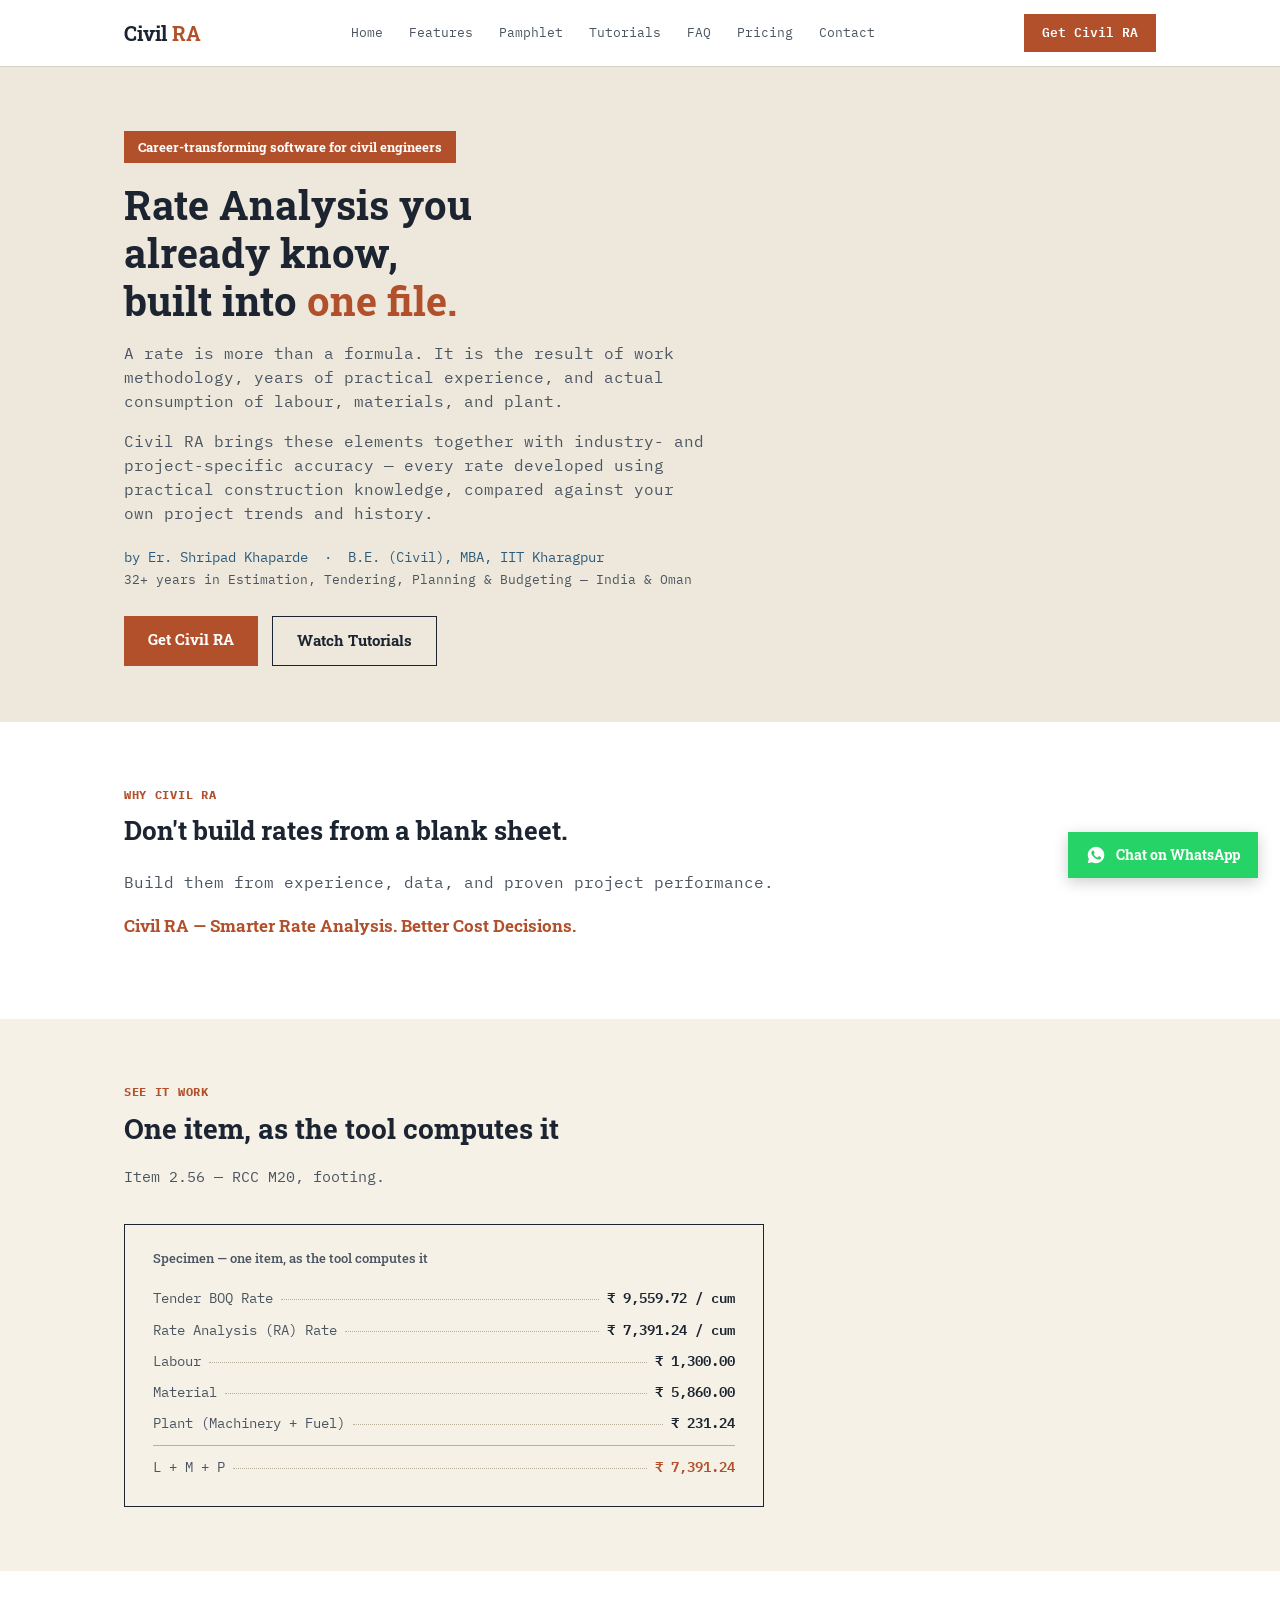
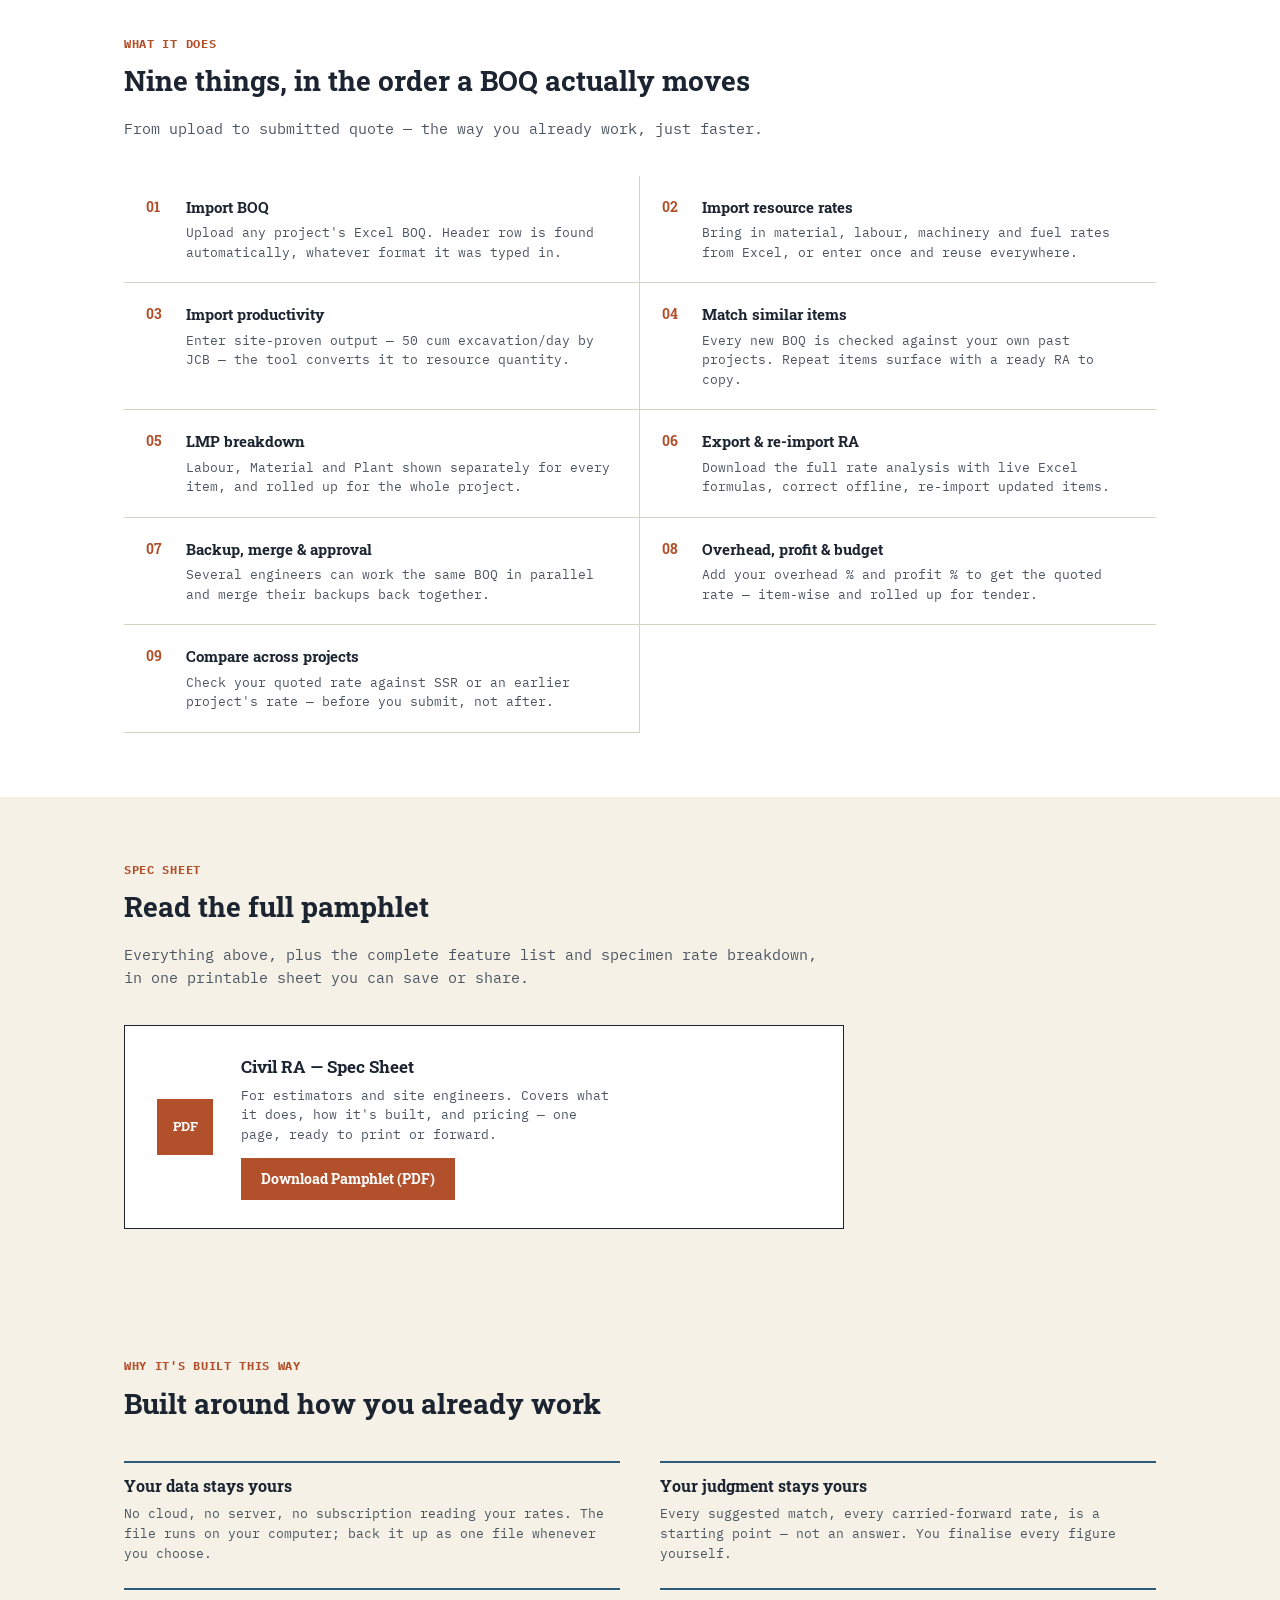
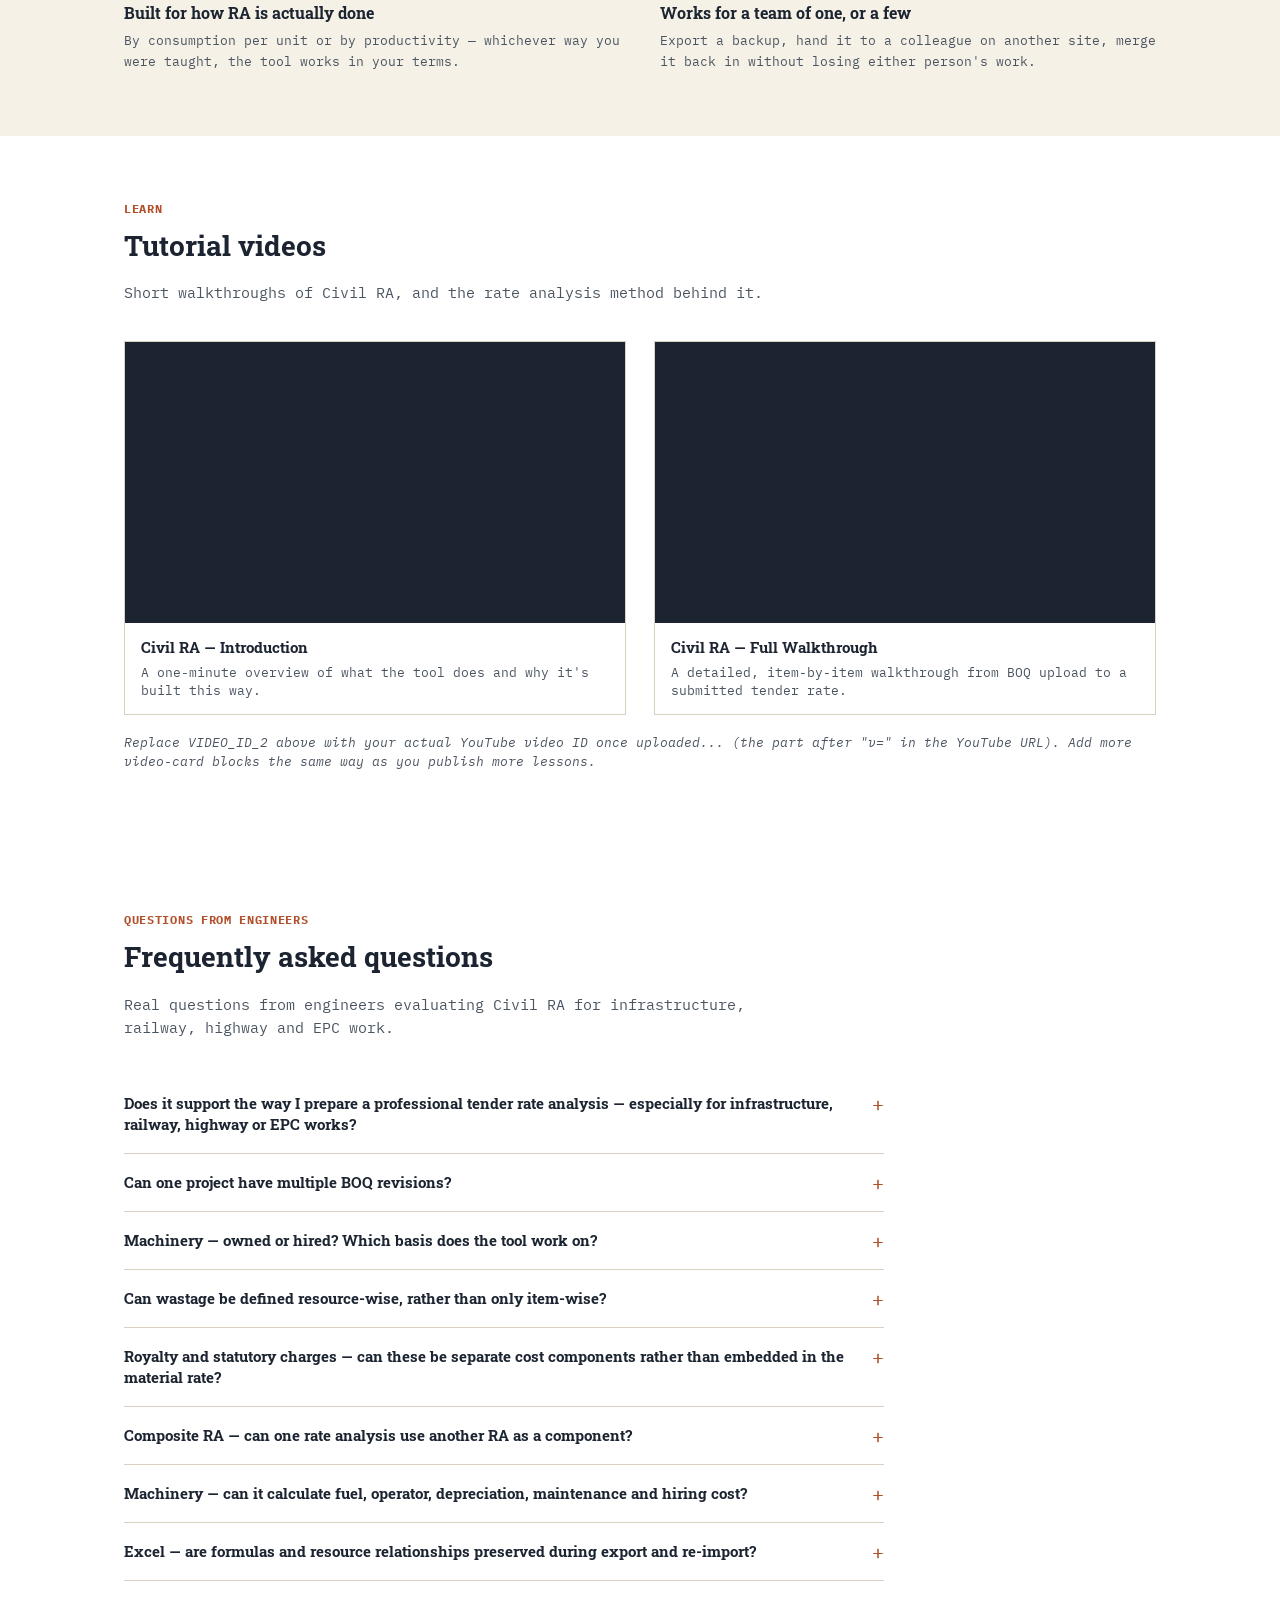
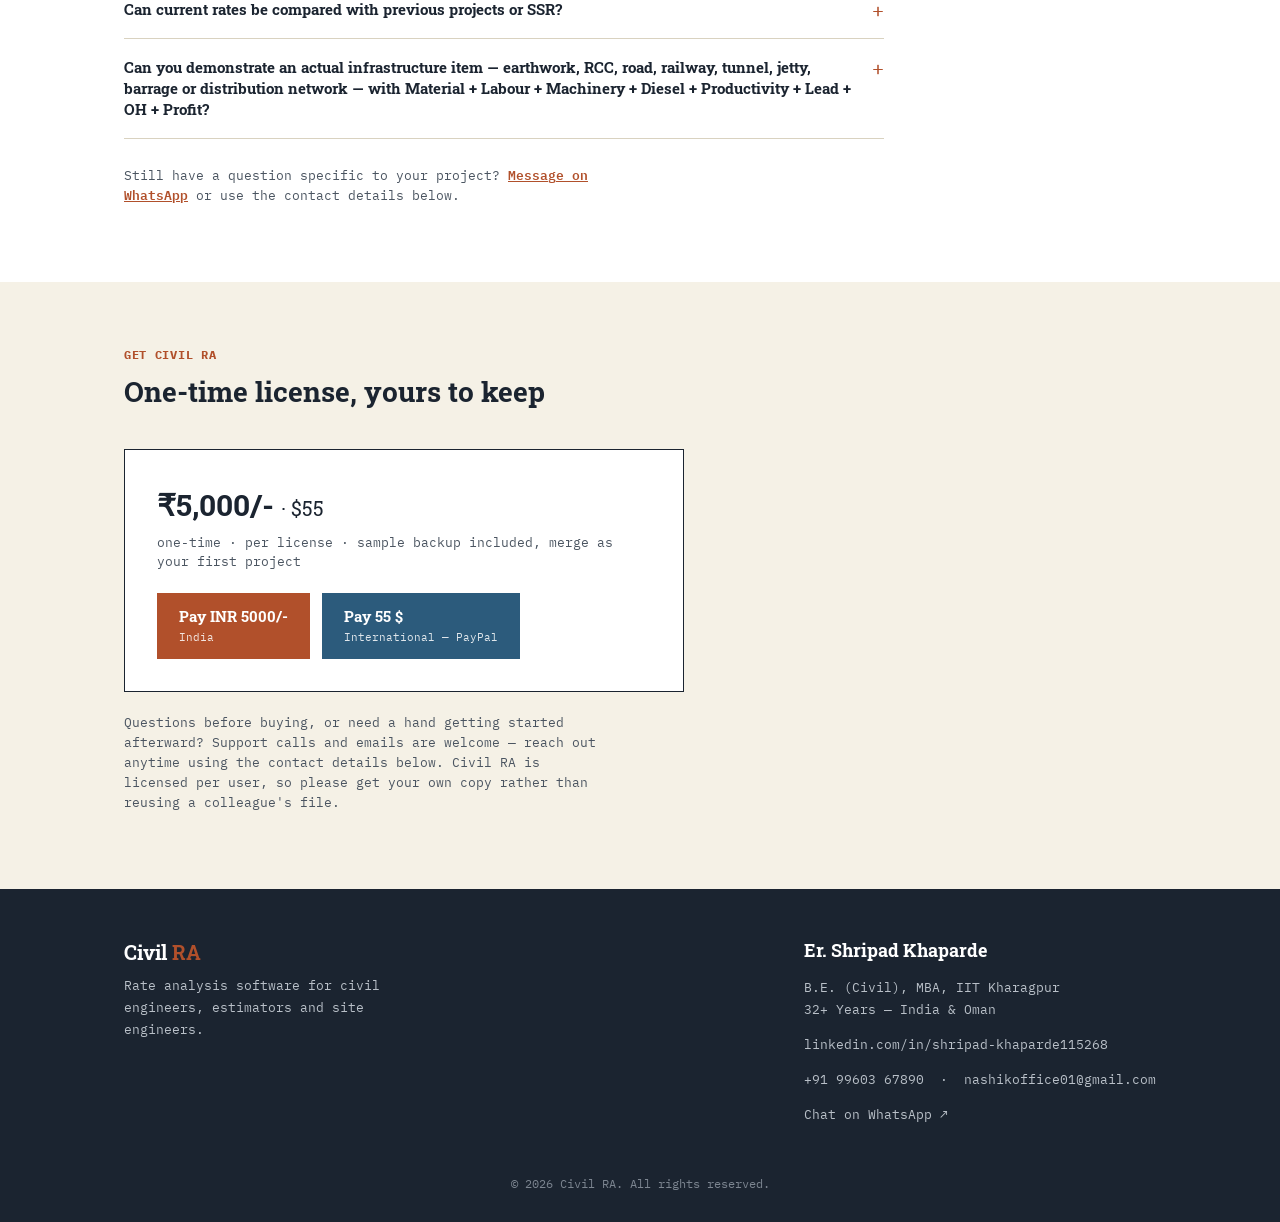
==== civilra/index.html @ 57259d37 "Update index.html" ====
<!DOCTYPE html>
<html lang="en">
<head>
<meta charset="UTF-8">
<meta name="viewport" content="width=device-width, initial-scale=1.0">
<title>Civil RA — Rate Analysis Software for Estimators</title>
<meta name="description" content="Civil RA is a BOQ rate analysis tool for civil engineers and estimators — built from 32+ years of estimation, tendering and planning experience.">
<link rel="preconnect" href="https://fonts.googleapis.com">
<link href="https://fonts.googleapis.com/css2?family=Roboto+Slab:wght@500;700&family=IBM+Plex+Mono:wght@400;500;600&display=swap" rel="stylesheet">
<style>
  :root{
    --paper:#EDE8DB;
    --paper-2:#F5F1E6;
    --ink:#1B2430;
    --ink-soft:#4B5561;
    --blueprint:#2C5B7C;
    --rust:#B1502B;
    --rule:#B7AE9C;
    --rule-faint:#D9D2C0;
    --white:#FFFFFF;
  }
  *{box-sizing:border-box;}
  html{scroll-behavior:smooth;}
  body{
    margin:0;
    font-family:'IBM Plex Mono', monospace;
    color:var(--ink);
    background:var(--white);
    line-height:1.5;
  }
  .wrap{max-width:1080px; margin:0 auto; padding:0 24px;}
  h1,h2,h3{font-family:'Roboto Slab', serif; font-weight:700; margin:0;}
  a{color:inherit;}

  /* ---------- Nav ---------- */
  header.nav{
    position:sticky; top:0; z-index:50;
    background:var(--white);
    border-bottom:1px solid var(--rule-faint);
  }
  .nav-inner{
    max-width:1080px; margin:0 auto; padding:14px 24px;
    display:flex; align-items:center; justify-content:space-between;
  }
  .nav-brand{font-family:'Roboto Slab',serif; font-weight:700; font-size:20px;}
  .nav-brand .accent{color:var(--rust);}
  .nav-links{display:flex; gap:26px; font-size:13px; color:var(--ink-soft);}
  .nav-links a{text-decoration:none;}
  .nav-links a:hover{color:var(--rust);}
  .nav-cta{
    background:var(--rust); color:#fff; text-decoration:none;
    padding:9px 18px; font-size:13px; font-weight:600; font-family:'IBM Plex Mono',monospace;
  }
  .nav-toggle{display:none;}

  /* ---------- Hero ---------- */
  .hero{background:var(--paper); padding:64px 0 56px;}
  .badge{
    display:inline-block; background:var(--rust); color:#fff;
    font-family:'Roboto Slab',serif; font-weight:700; font-size:12.5px;
    padding:7px 14px; margin-bottom:18px;
  }
  .hero h1{font-size:40px; line-height:1.2; max-width:16ch; margin-bottom:16px;}
  .hero .accent{color:var(--rust);}
  .hero p.lead{font-size:16px; color:var(--ink-soft); max-width:58ch; margin-bottom:10px;}
  .byline{font-size:13.5px; color:var(--blueprint); margin-top:22px;}
  .byline-creds{font-size:12.5px; color:var(--ink-soft); margin-top:2px;}
  .hero-ctas{margin-top:28px; display:flex; gap:14px; flex-wrap:wrap;}
  .btn{
    display:inline-block; text-decoration:none; font-family:'Roboto Slab',serif;
    font-weight:700; font-size:14.5px; padding:13px 24px;
  }
  .btn-primary{background:var(--rust); color:#fff;}
  .btn-primary:hover{background:#96421F;}
  .btn-ghost{background:transparent; color:var(--ink); border:1.5px solid var(--ink);}
  .btn-ghost:hover{background:var(--ink); color:#fff;}

  /* ---------- Section shells ---------- */
  section{padding:64px 0;}
  .section-tag{font-size:11.5px; letter-spacing:0.06em; color:var(--rust); font-weight:700; margin-bottom:8px;}
  .section-head{max-width:70ch; margin-bottom:36px;}
  .section-head h2{font-size:28px; margin-bottom:10px;}
  .section-head p{font-size:14.5px; color:var(--ink-soft); line-height:1.6;}
  .alt{background:var(--paper-2);}

  /* ---------- Statement ---------- */
  .statement p{font-size:16px; color:var(--ink-soft); max-width:66ch; line-height:1.6; margin:0 0 16px;}
  .statement .strong{font-family:'Roboto Slab',serif; font-weight:700; color:var(--rust); font-size:17px; margin-top:6px;}

  /* ---------- Specimen ---------- */
  .specimen{
    border:1px solid var(--ink); background:var(--paper-2);
    padding:24px 28px; max-width:640px;
  }
  .specimen .label{font-family:'Roboto Slab',serif; font-weight:500; font-size:13px; color:var(--ink-soft); margin-bottom:14px;}
  .ledger-row{display:flex; align-items:baseline; font-size:13.5px; padding:5px 0;}
  .ledger-row .k{white-space:nowrap; color:var(--ink-soft);}
  .ledger-row .fill{flex:1; border-bottom:1px dotted var(--rule); margin:0 8px; transform:translateY(-3px);}
  .ledger-row .v{white-space:nowrap; font-weight:600;}
  .ledger-row.total{border-top:1px solid var(--rule); margin-top:6px; padding-top:10px;}
  .ledger-row.total .v{color:var(--rust);}

  /* ---------- Features ---------- */
  .feature-grid{display:grid; grid-template-columns:repeat(2,1fr); gap:0;}
  .feature{
    padding:20px 22px; border-bottom:1px solid var(--rule-faint);
    display:flex; gap:14px; align-items:flex-start;
  }
  .feature:nth-child(odd){border-right:1px solid var(--rule-faint);}
  .feature .num{
    font-family:'Roboto Slab',serif; font-weight:700; color:var(--rust); font-size:14px;
    width:26px; flex-shrink:0;
  }
  .feature h3{font-size:15px; margin-bottom:5px;}
  .feature p{font-size:13px; color:var(--ink-soft); margin:0; line-height:1.5;}

  /* ---------- Principles ---------- */
  .principles{display:grid; grid-template-columns:1fr 1fr; gap:24px 40px;}
  .principles .p{border-top:2px solid var(--blueprint); padding-top:12px;}
  .principles .p h3{font-size:15.5px; margin-bottom:6px;}
  .principles .p p{font-size:13px; color:var(--ink-soft); line-height:1.55; margin:0;}

  /* ---------- Videos ---------- */
  .video-grid{display:grid; grid-template-columns:repeat(2,1fr); gap:28px;}
  .video-card{background:var(--white); border:1px solid var(--rule-faint);}
  .video-frame{position:relative; padding-top:56.25%; background:var(--ink);}
  .video-frame iframe{position:absolute; inset:0; width:100%; height:100%; border:0;}
  .video-card .vcap{padding:14px 16px;}
  .video-card h3{font-size:14.5px; margin-bottom:4px;}
  .video-card p{font-size:12.5px; color:var(--ink-soft); margin:0;}
  .video-note{font-size:12.5px; color:var(--ink-soft); margin-top:18px; font-style:italic;}

  /* ---------- Pricing ---------- */
  .pricing-box{
    border:1px solid var(--ink); background:var(--white); padding:32px;
    max-width:560px;
  }
  .price{font-family:'Roboto Slab',serif; font-size:30px; font-weight:700;}
  .price small{display:block; font-size:12.5px; font-weight:400; color:var(--ink-soft); font-family:'IBM Plex Mono',monospace; margin-top:6px;}
  .buy-row{display:flex; gap:12px; flex-wrap:wrap; margin-top:22px;}
  .buy-btn{
    display:inline-block; background:var(--rust); color:#fff; text-decoration:none;
    font-family:'Roboto Slab',serif; font-weight:700; font-size:14.5px; padding:13px 22px;
  }
  .buy-btn small{display:block; font-family:'IBM Plex Mono',monospace; font-weight:400; font-size:10.5px; opacity:0.85; margin-top:3px;}
  .buy-btn.intl{background:var(--blueprint);}
  .buy-btn:hover{opacity:0.9;}
  .pricing-note{font-size:12.5px; color:var(--ink-soft); margin-top:20px; line-height:1.6; max-width:60ch;}

  /* ---------- Pamphlet ---------- */
  .pamphlet-card{
    display:flex; align-items:center; gap:28px; flex-wrap:wrap;
    border:1px solid var(--ink); background:var(--white); padding:28px 32px;
    max-width:720px;
  }
  .pamphlet-card .picon{
    width:56px; height:56px; flex-shrink:0; background:var(--rust); color:#fff;
    display:flex; align-items:center; justify-content:center;
    font-family:'Roboto Slab',serif; font-weight:700; font-size:13px; text-align:center;
  }
  .pamphlet-card h3{font-size:17px; margin-bottom:6px;}
  .pamphlet-card p{font-size:13px; color:var(--ink-soft); margin:0 0 14px; max-width:46ch;}
  .pamphlet-card .btn-primary{font-size:13.5px; padding:11px 20px;}

  /* ---------- FAQ ---------- */
  .faq-list{max-width:760px;}
  .faq-item{border-bottom:1px solid var(--rule-faint);}
  .faq-item summary{
    cursor:pointer; list-style:none; padding:18px 30px 18px 0; position:relative;
    font-family:'Roboto Slab',serif; font-weight:700; font-size:15px; line-height:1.4;
  }
  .faq-item summary::-webkit-details-marker{display:none;}
  .faq-item summary::after{
    content:"+"; position:absolute; right:0; top:16px; font-size:20px; color:var(--rust);
    font-family:'IBM Plex Mono',monospace; font-weight:400;
  }
  .faq-item[open] summary::after{content:"–";}
  .faq-item .faq-a{font-size:13.5px; color:var(--ink-soft); line-height:1.6; padding:0 30px 18px 0; margin:0; max-width:66ch;}

  /* ---------- WhatsApp float ---------- */
  .wa-float{
    position:fixed; right:22px; bottom:22px; z-index:100;
    display:flex; align-items:center; gap:10px;
    background:#25D366; color:#fff; text-decoration:none;
    padding:13px 18px; font-family:'Roboto Slab',serif; font-weight:700; font-size:13.5px;
    box-shadow:0 4px 14px rgba(0,0,0,0.2);
  }
  .wa-float:hover{background:#1ebe57;}
  .wa-float svg{width:20px; height:20px; flex-shrink:0;}
  @media (max-width:700px){
    .wa-float span{display:none;}
    .wa-float{padding:14px; border-radius:50%;}
  }

  /* ---------- Contact / footer ---------- */
  footer{background:var(--ink); color:#E7E3D8; padding:48px 0 30px;}
  footer .foot-inner{display:flex; justify-content:space-between; flex-wrap:wrap; gap:24px;}
  footer h3{color:#fff; font-size:18px; margin-bottom:10px;}
  footer p, footer a{font-size:13px; color:#B9C0C8; line-height:1.7; text-decoration:none;}
  footer a:hover{color:#fff;}
  .foot-brand{font-family:'Roboto Slab',serif; font-weight:700; font-size:20px; color:#fff;}
  .foot-brand .accent{color:var(--rust);}
  .copyline{text-align:center; font-size:11.5px; color:#7C8590; margin-top:36px;}

  @media (max-width:760px){
    .nav-links{display:none;}
    .hero h1{font-size:30px;}
    .feature-grid{grid-template-columns:1fr;}
    .feature:nth-child(odd){border-right:none;}
    .principles{grid-template-columns:1fr;}
    .video-grid{grid-template-columns:1fr;}
    footer .foot-inner{flex-direction:column;}
  }
</style>
</head>
<body>

  <header class="nav">
    <div class="nav-inner">
         <div class="nav-brand"><a href="/" style="text-decoration:none; color:inherit;">Civil <span class="accent">RA</span></a></div>
      <nav class="nav-links">
        <a href="/">Home</a>
        <a href="#features">Features</a>
        <a href="#pamphlet">Pamphlet</a>
        <a href="#tutorials">Tutorials</a>
        <a href="#faq">FAQ</a>
        <a href="#pricing">Pricing</a>
        <a href="#contact">Contact</a>
      </nav>
      <a class="nav-cta" href="#pricing">Get Civil RA</a>
    </div>
  </header>

  <!-- ================= HERO ================= -->
  <section class="hero">
    <div class="wrap">
      <div class="badge">Career-transforming software for civil engineers</div>
      <h1>Rate Analysis you already know, built into <span class="accent">one file.</span></h1>
      <p class="lead">A rate is more than a formula. It is the result of work methodology, years of practical experience, and actual consumption of labour, materials, and plant.</p>
      <p class="lead">Civil RA brings these elements together with industry- and project-specific accuracy — every rate developed using practical construction knowledge, compared against your own project trends and history.</p>
      <div class="byline">by Er. Shripad Khaparde &nbsp;·&nbsp; B.E. (Civil), MBA, IIT Kharagpur</div>
      <div class="byline-creds">32+ years in Estimation, Tendering, Planning &amp; Budgeting — India &amp; Oman</div>
      <div class="hero-ctas">
        <a class="btn btn-primary" href="#pricing">Get Civil RA</a>
        <a class="btn btn-ghost" href="#tutorials">Watch Tutorials</a>
      </div>
    </div>
  </section>

  <!-- ================= STATEMENT ================= -->
  <section class="statement">
    <div class="wrap">
      <div class="section-tag">WHY CIVIL RA</div>
      <h2 style="font-size:26px; margin-bottom:20px;">Don't build rates from a blank sheet.</h2>
      <p>Build them from experience, data, and proven project performance.</p>
      <p class="strong">Civil RA — Smarter Rate Analysis. Better Cost Decisions.</p>
    </div>
  </section>

  <!-- ================= SPECIMEN ================= -->
  <section class="alt">
    <div class="wrap">
      <div class="section-tag">SEE IT WORK</div>
      <div class="section-head">
        <h2>One item, as the tool computes it</h2>
        <p>Item 2.56 — RCC M20, footing.</p>
      </div>
      <div class="specimen">
        <div class="label">Specimen — one item, as the tool computes it</div>
        <div class="ledger-row"><span class="k">Tender BOQ Rate</span><span class="fill"></span><span class="v">₹ 9,559.72 / cum</span></div>
        <div class="ledger-row"><span class="k">Rate Analysis (RA) Rate</span><span class="fill"></span><span class="v">₹ 7,391.24 / cum</span></div>
        <div class="ledger-row"><span class="k">Labour</span><span class="fill"></span><span class="v">₹ 1,300.00</span></div>
        <div class="ledger-row"><span class="k">Material</span><span class="fill"></span><span class="v">₹ 5,860.00</span></div>
        <div class="ledger-row"><span class="k">Plant (Machinery + Fuel)</span><span class="fill"></span><span class="v">₹ 231.24</span></div>
        <div class="ledger-row total"><span class="k">L + M + P</span><span class="fill"></span><span class="v">₹ 7,391.24</span></div>
      </div>
    </div>
  </section>

  <!-- ================= FEATURES ================= -->
  <section id="features">
    <div class="wrap">
      <div class="section-tag">WHAT IT DOES</div>
      <div class="section-head">
        <h2>Nine things, in the order a BOQ actually moves</h2>
        <p>From upload to submitted quote — the way you already work, just faster.</p>
      </div>
      <div class="feature-grid">
        <div class="feature"><div class="num">01</div><div><h3>Import BOQ</h3><p>Upload any project's Excel BOQ. Header row is found automatically, whatever format it was typed in.</p></div></div>
        <div class="feature"><div class="num">02</div><div><h3>Import resource rates</h3><p>Bring in material, labour, machinery and fuel rates from Excel, or enter once and reuse everywhere.</p></div></div>
        <div class="feature"><div class="num">03</div><div><h3>Import productivity</h3><p>Enter site-proven output — 50 cum excavation/day by JCB — the tool converts it to resource quantity.</p></div></div>
        <div class="feature"><div class="num">04</div><div><h3>Match similar items</h3><p>Every new BOQ is checked against your own past projects. Repeat items surface with a ready RA to copy.</p></div></div>
        <div class="feature"><div class="num">05</div><div><h3>LMP breakdown</h3><p>Labour, Material and Plant shown separately for every item, and rolled up for the whole project.</p></div></div>
        <div class="feature"><div class="num">06</div><div><h3>Export &amp; re-import RA</h3><p>Download the full rate analysis with live Excel formulas, correct offline, re-import updated items.</p></div></div>
        <div class="feature"><div class="num">07</div><div><h3>Backup, merge &amp; approval</h3><p>Several engineers can work the same BOQ in parallel and merge their backups back together.</p></div></div>
        <div class="feature"><div class="num">08</div><div><h3>Overhead, profit &amp; budget</h3><p>Add your overhead % and profit % to get the quoted rate — item-wise and rolled up for tender.</p></div></div>
        <div class="feature"><div class="num">09</div><div><h3>Compare across projects</h3><p>Check your quoted rate against SSR or an earlier project's rate — before you submit, not after.</p></div></div>
      </div>
    </div>
  </section>

  <!-- ================= PAMPHLET ================= -->
  <section class="alt" id="pamphlet">
    <div class="wrap">
      <div class="section-tag">SPEC SHEET</div>
      <div class="section-head">
        <h2>Read the full pamphlet</h2>
        <p>Everything above, plus the complete feature list and specimen rate breakdown, in one printable sheet you can save or share.</p>
      </div>
      <div class="pamphlet-card">
        <div class="picon">PDF</div>
        <div>
          <h3>Civil RA — Spec Sheet</h3>
          <p>For estimators and site engineers. Covers what it does, how it's built, and pricing — one page, ready to print or forward.</p>
          <a class="btn btn-primary" href="Civil_RA_Pamphlet.pdf" target="_blank" rel="noopener">Download Pamphlet (PDF)</a>
        </div>
      </div>
    </div>
  </section>

  <!-- ================= PRINCIPLES ================= -->
  <section class="alt">
    <div class="wrap">
      <div class="section-tag">WHY IT'S BUILT THIS WAY</div>
      <div class="section-head">
        <h2>Built around how you already work</h2>
      </div>
      <div class="principles">
        <div class="p"><h3>Your data stays yours</h3><p>No cloud, no server, no subscription reading your rates. The file runs on your computer; back it up as one file whenever you choose.</p></div>
        <div class="p"><h3>Your judgment stays yours</h3><p>Every suggested match, every carried-forward rate, is a starting point — not an answer. You finalise every figure yourself.</p></div>
        <div class="p"><h3>Built for how RA is actually done</h3><p>By consumption per unit or by productivity — whichever way you were taught, the tool works in your terms.</p></div>
        <div class="p"><h3>Works for a team of one, or a few</h3><p>Export a backup, hand it to a colleague on another site, merge it back in without losing either person's work.</p></div>
      </div>
    </div>
  </section>

  <!-- ================= TUTORIALS ================= -->
  <section id="tutorials">
    <div class="wrap">
      <div class="section-tag">LEARN</div>
      <div class="section-head">
        <h2>Tutorial videos</h2>
        <p>Short walkthroughs of Civil RA, and the rate analysis method behind it.</p>
      </div>
      <div class="video-grid">
        <div class="video-card">
          <div class="video-frame">
            <iframe src="https://www.youtube.com/embed/2dEli_EMbjc" title="Civil RA — Introduction" allowfullscreen></iframe>
          </div>
          <div class="vcap">
            <h3>Civil RA — Introduction</h3>
            <p>A one-minute overview of what the tool does and why it's built this way.</p>
          </div>
        </div>
        <div class="video-card">
          <div class="video-frame">
            <iframe src="https://www.youtube.com/embed/VIDEO_ID_2" title="Civil RA — Full Walkthrough" allowfullscreen></iframe>
          </div>
          <div class="vcap">
            <h3>Civil RA — Full Walkthrough</h3>
            <p>A detailed, item-by-item walkthrough from BOQ upload to a submitted tender rate.</p>
          </div>
        </div>
      </div>
      <p class="video-note">   Replace VIDEO_ID_2 above with your actual YouTube video ID once uploaded... (the part after "v=" in the YouTube URL). Add more video-card blocks the same way as you publish more lessons.</p>
    </div>
  </section>

  <!-- ================= FAQ ================= -->
  <section id="faq">
    <div class="wrap">
      <div class="section-tag">QUESTIONS FROM ENGINEERS</div>
      <div class="section-head">
        <h2>Frequently asked questions</h2>
        <p>Real questions from engineers evaluating Civil RA for infrastructure, railway, highway and EPC work.</p>
      </div>
      <div class="faq-list">

        <details class="faq-item">
          <summary>Does it support the way I prepare a professional tender rate analysis — especially for infrastructure, railway, highway or EPC works?</summary>
          <p class="faq-a">Yes. Earthwork, RCC, roads, railways, tunnels, jetties, barrages and distribution network items all follow the same Material + Labour + Machinery + Diesel + Productivity + Lead + Overhead + Profit structure as any other BOQ item — it's built around how tender-grade RA is actually prepared on infrastructure projects.</p>
        </details>

        <details class="faq-item">
          <summary>Can one project have multiple BOQ revisions?</summary>
          <p class="faq-a">Yes. A revised BOQ can be brought into the same project without losing the rate analysis work already done on it.</p>
        </details>

        <details class="faq-item">
          <summary>Machinery — owned or hired? Which basis does the tool work on?</summary>
          <p class="faq-a">Both. You can cost machinery either way, depending on how you're actually sourcing it on your project.</p>
        </details>

        <details class="faq-item">
          <summary>Can wastage be defined resource-wise, rather than only item-wise?</summary>
          <p class="faq-a">Yes — wastage is built into the consumption and productivity figures you enter per resource (for example, a 1.05 consumption factor, or a 0.95 productivity factor), so it's already resource-specific rather than a single item-level percentage.</p>
        </details>

        <details class="faq-item">
          <summary>Royalty and statutory charges — can these be separate cost components rather than embedded in the material rate?</summary>
          <p class="faq-a">Yes. These can be handled as a separate component within the rate analysis, as their own BOQ item, or as part of the preliminary (prelim) cost calculation — whichever matches how your project treats them.</p>
        </details>

        <details class="faq-item">
          <summary>Composite RA — can one rate analysis use another RA as a component?</summary>
          <p class="faq-a">Yes. You can build a "mini RA" purely to calculate a resource's own rate, then use that resource rate inside other analyses — so a rate can be composed from other rates.</p>
        </details>

        <details class="faq-item">
          <summary>Machinery — can it calculate fuel, operator, depreciation, maintenance and hiring cost?</summary>
          <p class="faq-a">Fuel is linked directly to machine consumption within the RA. Operator cost can be included either within the machine's hire/rent rate, or entered as a separate individual labour cost — whichever matches how you actually contract it.</p>
        </details>

        <details class="faq-item">
          <summary>Excel — are formulas and resource relationships preserved during export and re-import?</summary>
          <p class="faq-a">Yes. Exported files keep live Excel formulas and resource relationships intact. On re-import, only the items you've actually changed are updated — nothing else is touched.</p>
        </details>

        <details class="faq-item">
          <summary>Can current rates be compared with previous projects or SSR?</summary>
          <p class="faq-a">Yes. You can check a rate against your own past projects or against SSR (Schedule of Rates) before finalising your quote.</p>
        </details>

        <details class="faq-item">
          <summary>Can you demonstrate an actual infrastructure item — earthwork, RCC, road, railway, tunnel, jetty, barrage or distribution network — with Material + Labour + Machinery + Diesel + Productivity + Lead + OH + Profit?</summary>
          <p class="faq-a">Yes — a sample project backup with worked examples across these categories is included with every license, so you can see the full breakdown on real infrastructure items from day one.</p>
        </details>

      </div>
      <p class="pricing-note" style="margin-top:26px;">Still have a question specific to your project? <a href="https://wa.me/919960367890" target="_blank" rel="noopener" style="color:var(--rust); font-weight:600;">Message on WhatsApp</a> or use the contact details below.</p>
    </div>
  </section>

  <!-- ================= PRICING ================= -->
  <section class="alt" id="pricing">
    <div class="wrap">
      <div class="section-tag">GET CIVIL RA</div>
      <div class="section-head">
        <h2>One-time license, yours to keep</h2>
      </div>
      <div class="pricing-box">
        <div class="price">₹5,000/- <span style="font-weight:400; font-size:20px;">· $55</span>
          <small>one-time · per license · sample backup included, merge as your first project</small>
        </div>
        <div class="buy-row">
          <a class="buy-btn" href="https://payments.cashfree.com/forms/CIVILRA" target="_blank" rel="noopener">Pay INR 5000/-<small>India</small></a>
          <a class="buy-btn intl" href="https://www.paypal.com/ncp/payment/6C3YTW94DWKV6" target="_blank" rel="noopener">Pay 55 $<small>International — PayPal</small></a>
        </div>
      </div>
      <p class="pricing-note">Questions before buying, or need a hand getting started afterward? Support calls and emails are welcome — reach out anytime using the contact details below. Civil RA is licensed per user, so please get your own copy rather than reusing a colleague's file.</p>
    </div>
  </section>

  <!-- ================= FOOTER / CONTACT ================= -->
  <footer id="contact">
    <div class="wrap">
      <div class="foot-inner">
        <div>
          <div class="foot-brand">Civil <span class="accent">RA</span></div>
          <p style="margin-top:8px; max-width:36ch;">Rate analysis software for civil engineers, estimators and site engineers.</p>
        </div>
        <div>
          <h3>Er. Shripad Khaparde</h3>
          <p>B.E. (Civil), MBA, IIT Kharagpur<br>32+ Years — India &amp; Oman</p>
          <p><a href="https://www.linkedin.com/in/shripad-khaparde115268/" target="_blank" rel="noopener">linkedin.com/in/shripad-khaparde115268</a></p>
          <p>+91 99603 67890 &nbsp;·&nbsp; <a href="mailto:nashikoffice01@gmail.com">nashikoffice01@gmail.com</a></p>
          <p><a href="https://wa.me/919960367890" target="_blank" rel="noopener">Chat on WhatsApp ↗</a></p>
        </div>
      </div>
      <div class="copyline">© <span id="year"></span> Civil RA. All rights reserved.</div>
    </div>
  </footer>

  <a class="wa-float" href="https://wa.me/919960367890?text=Hi%2C%20I%20have%20a%20question%20about%20Civil%20RA" target="_blank" rel="noopener" aria-label="Chat on WhatsApp">
    <svg viewBox="0 0 24 24" fill="currentColor"><path d="M12.04 2C6.58 2 2.13 6.45 2.13 11.91c0 1.75.46 3.45 1.32 4.95L2.05 22l5.25-1.38a9.9 9.9 0 0 0 4.74 1.21h.01c5.46 0 9.91-4.45 9.91-9.91C21.96 6.45 17.5 2 12.04 2zm5.8 14.09c-.24.68-1.4 1.3-1.93 1.38-.5.08-1.12.11-1.81-.11-.42-.13-.95-.31-1.64-.6-2.88-1.24-4.76-4.14-4.9-4.33-.14-.19-1.17-1.56-1.17-2.98s.74-2.11 1-2.4c.26-.29.58-.36.77-.36.19 0 .39 0 .55.01.18.01.42-.07.66.5.24.58.83 2 .9 2.15.07.15.12.32.02.51-.1.19-.15.31-.29.48-.15.17-.31.38-.44.51-.15.15-.3.31-.13.6.17.29.76 1.25 1.63 2.03 1.12 1 2.06 1.31 2.35 1.46.29.15.46.13.63-.08.17-.21.72-.84.91-1.13.19-.29.38-.24.63-.14.26.1 1.65.78 1.93.92.29.15.48.22.55.34.07.13.07.75-.17 1.43z"/></svg>
    <span>Chat on WhatsApp</span>
  </a>

  <script>
    document.getElementById('year').textContent = new Date().getFullYear();
  </script>

</body>
</html>
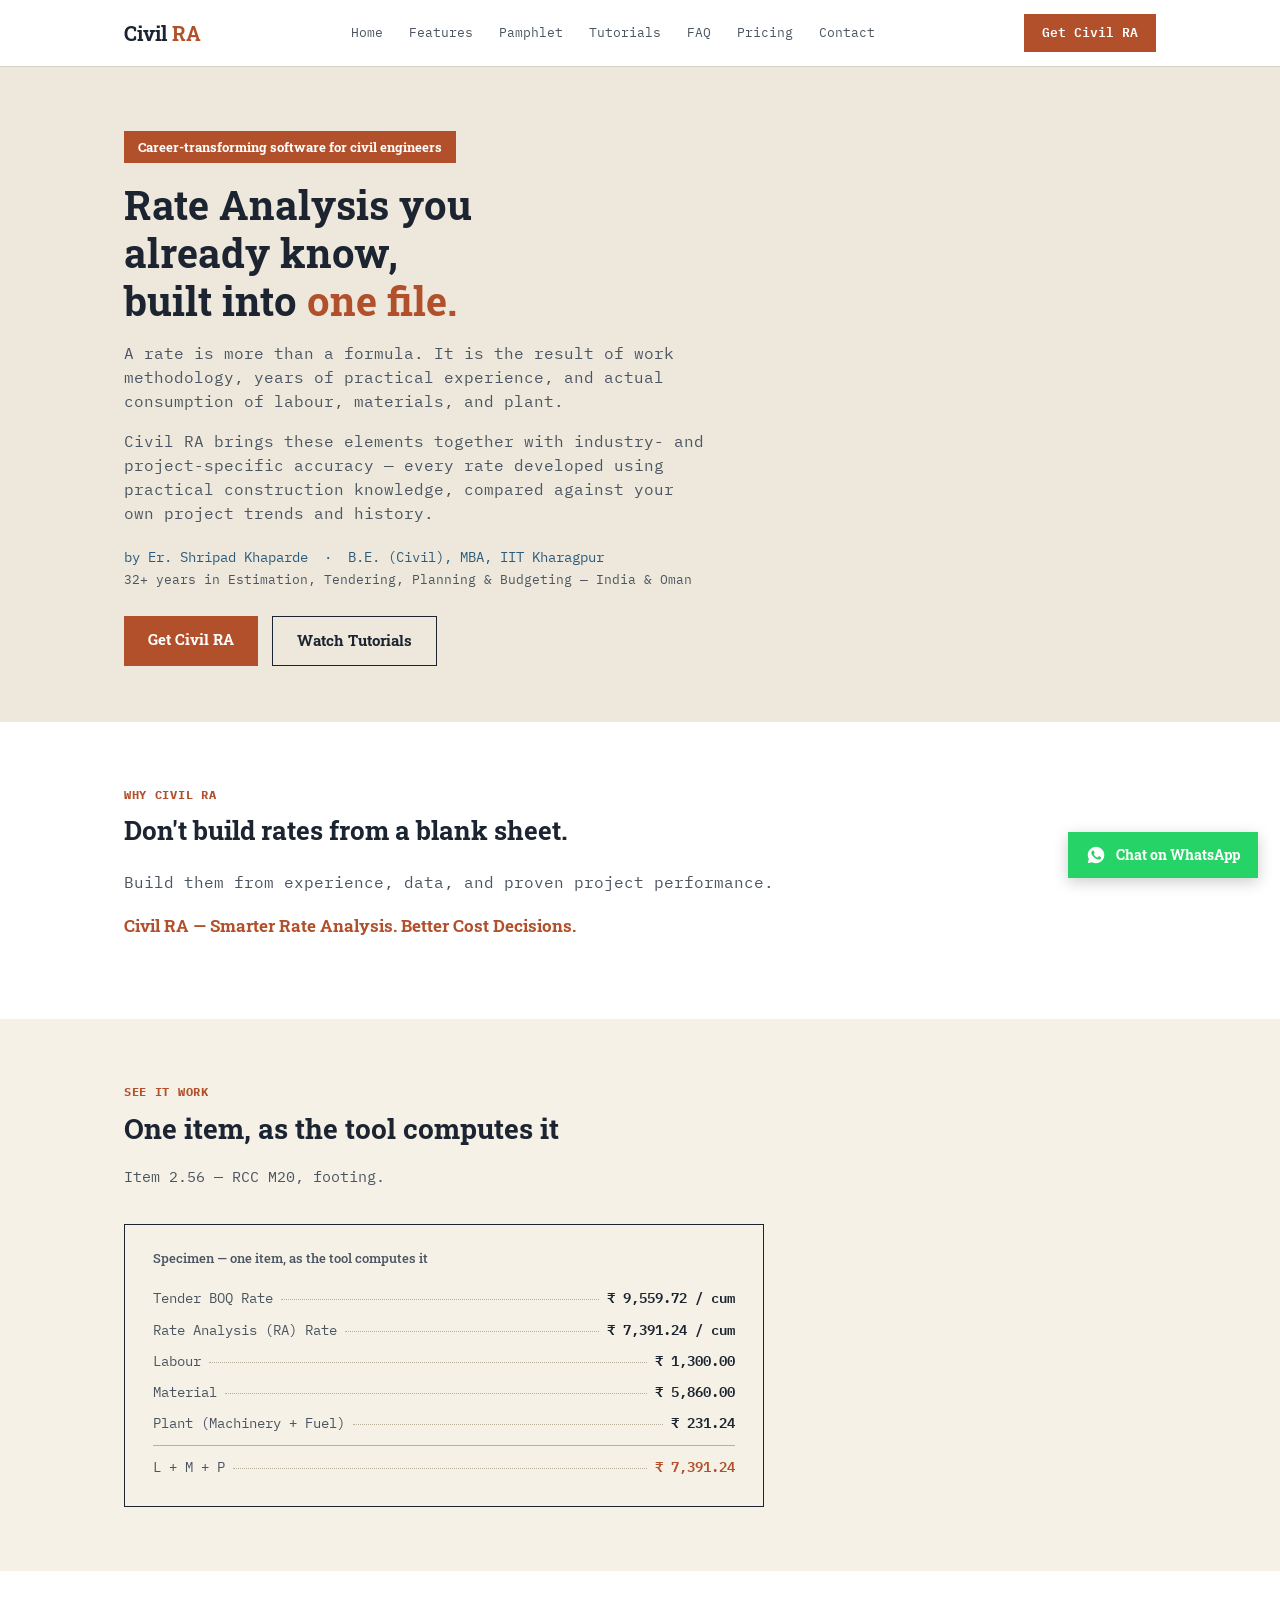
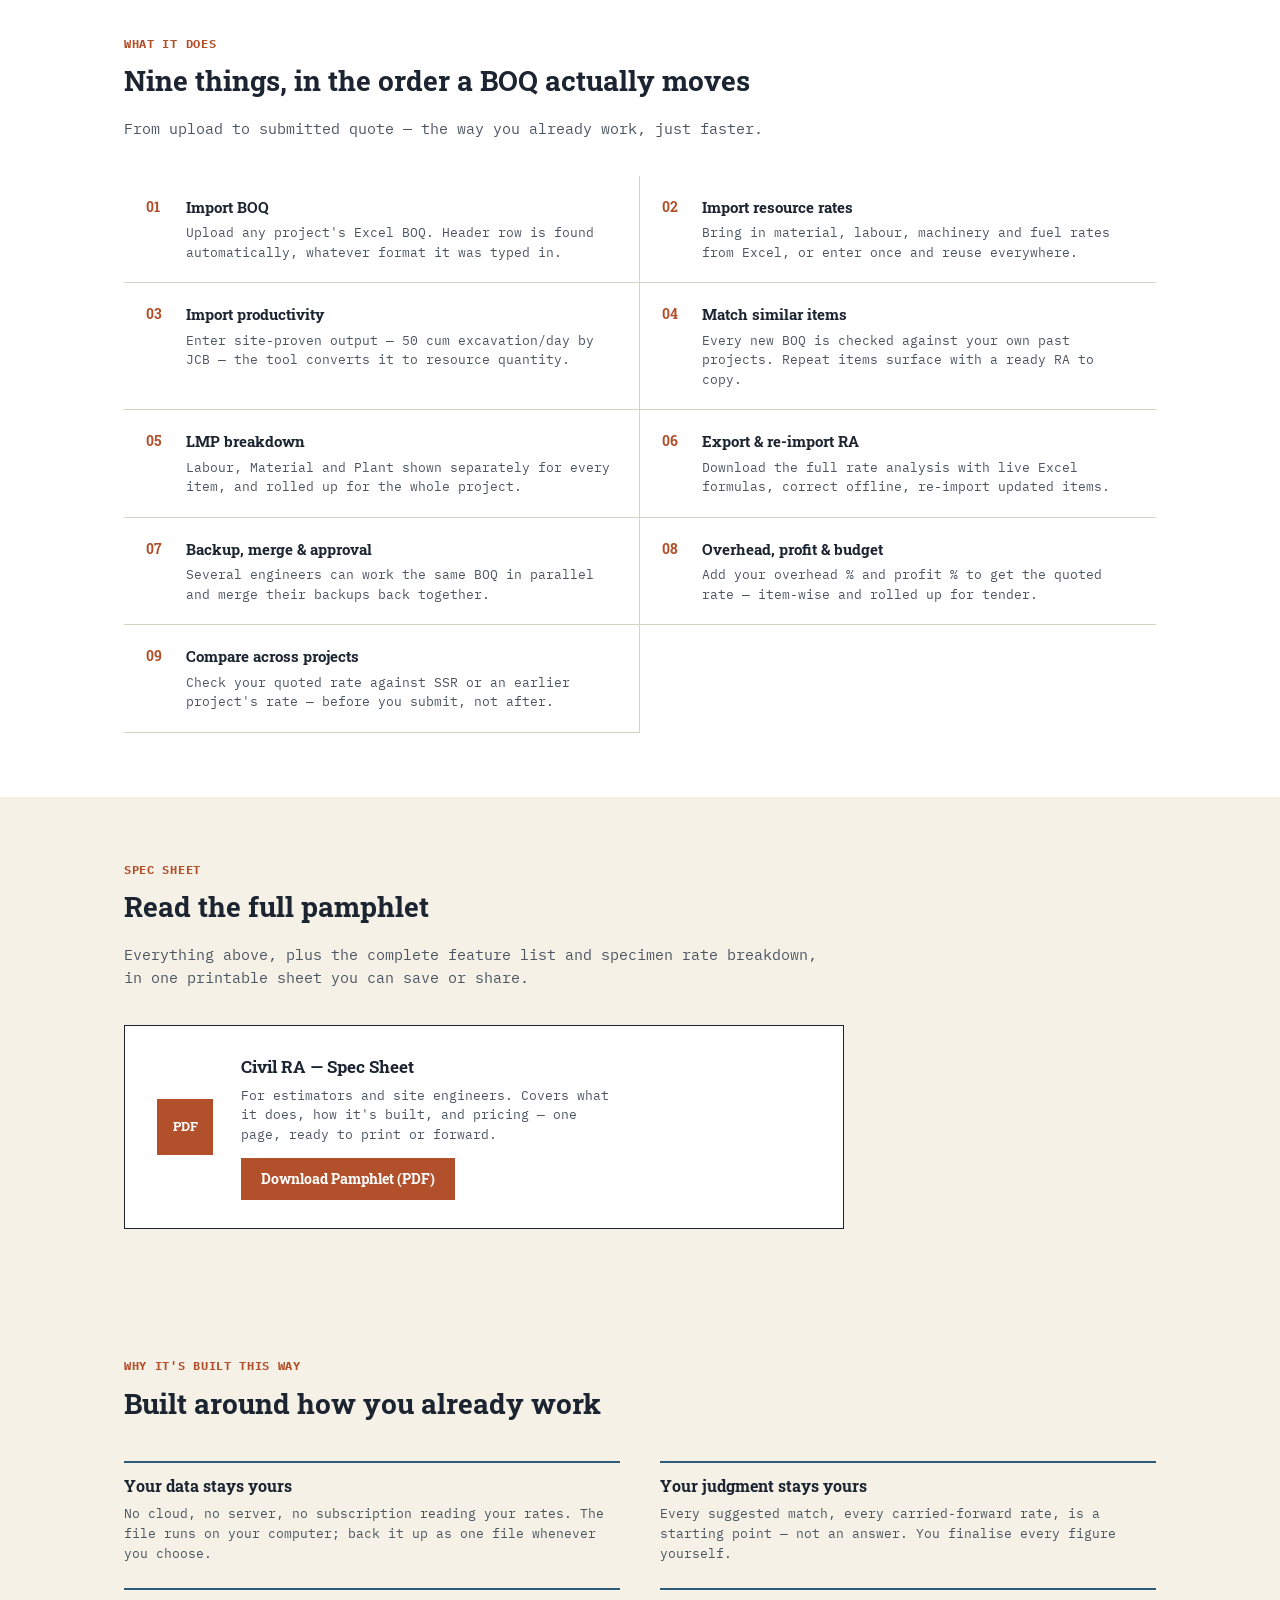
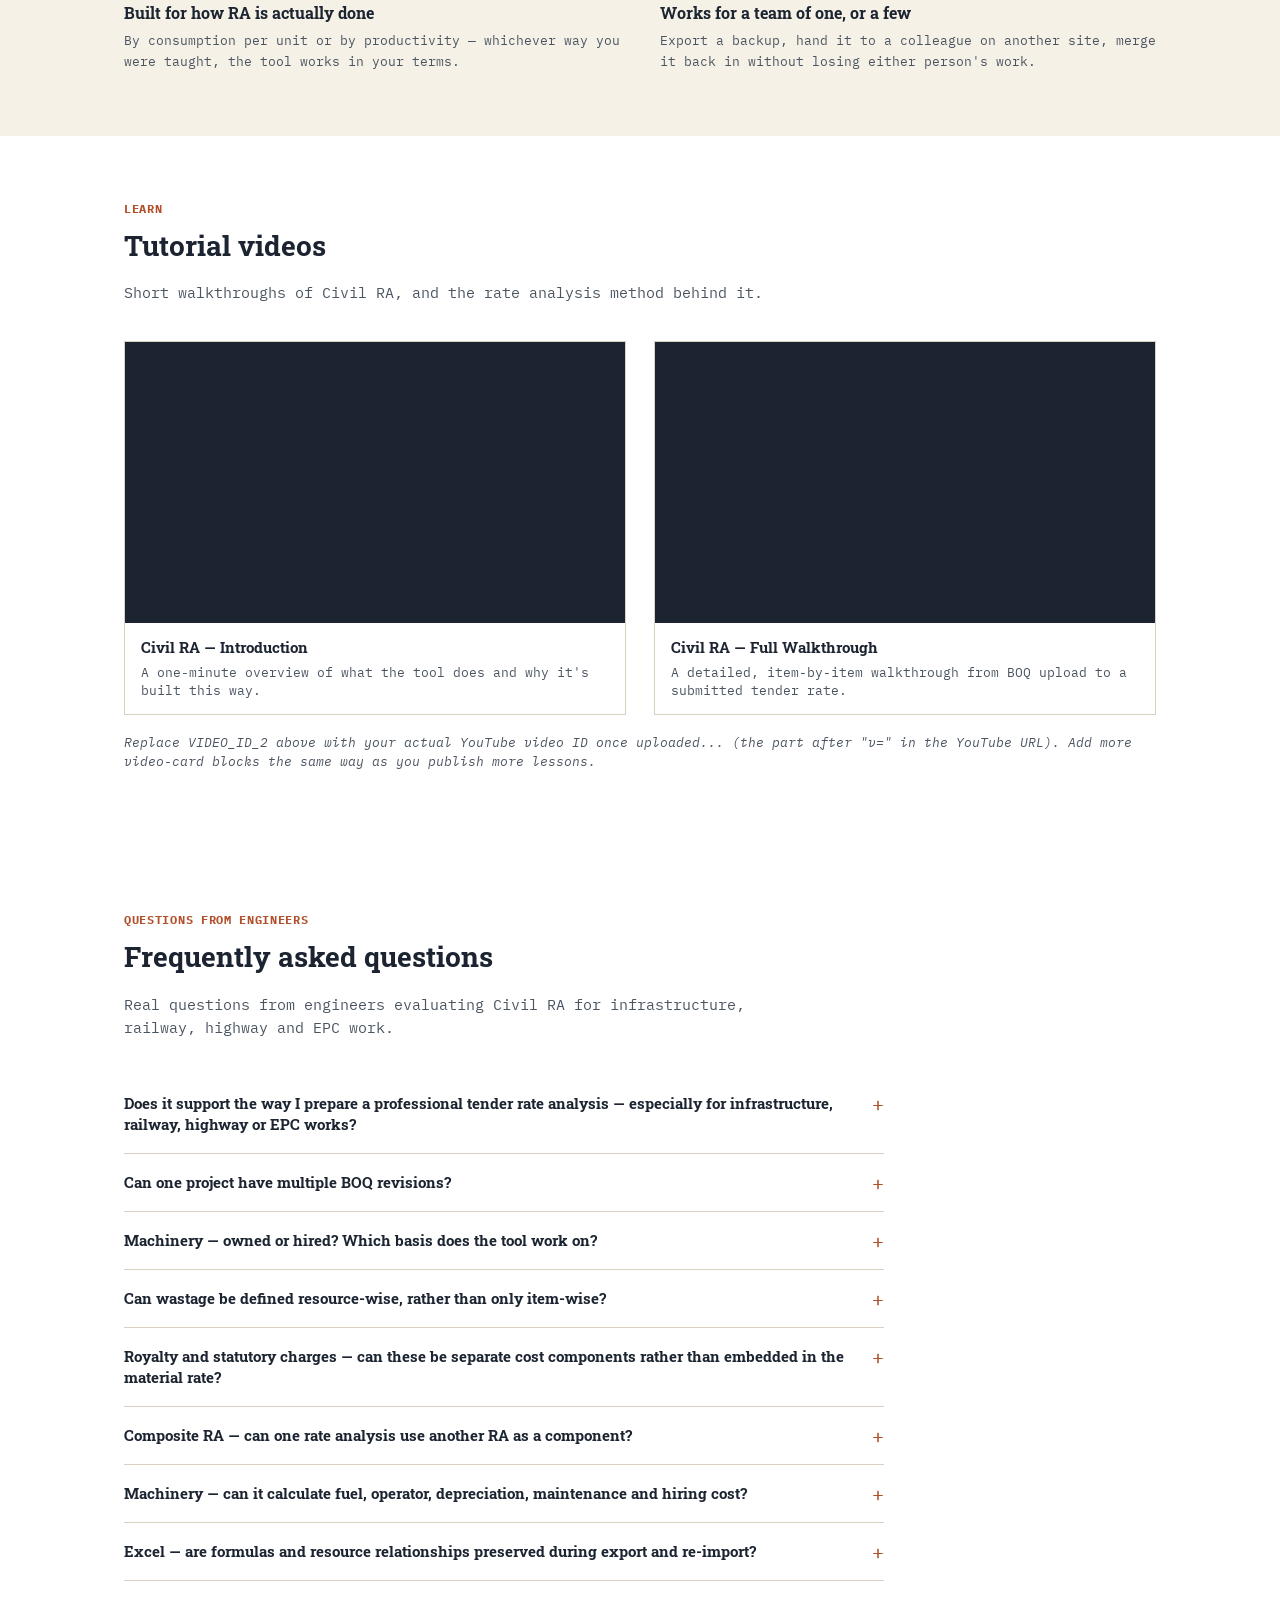
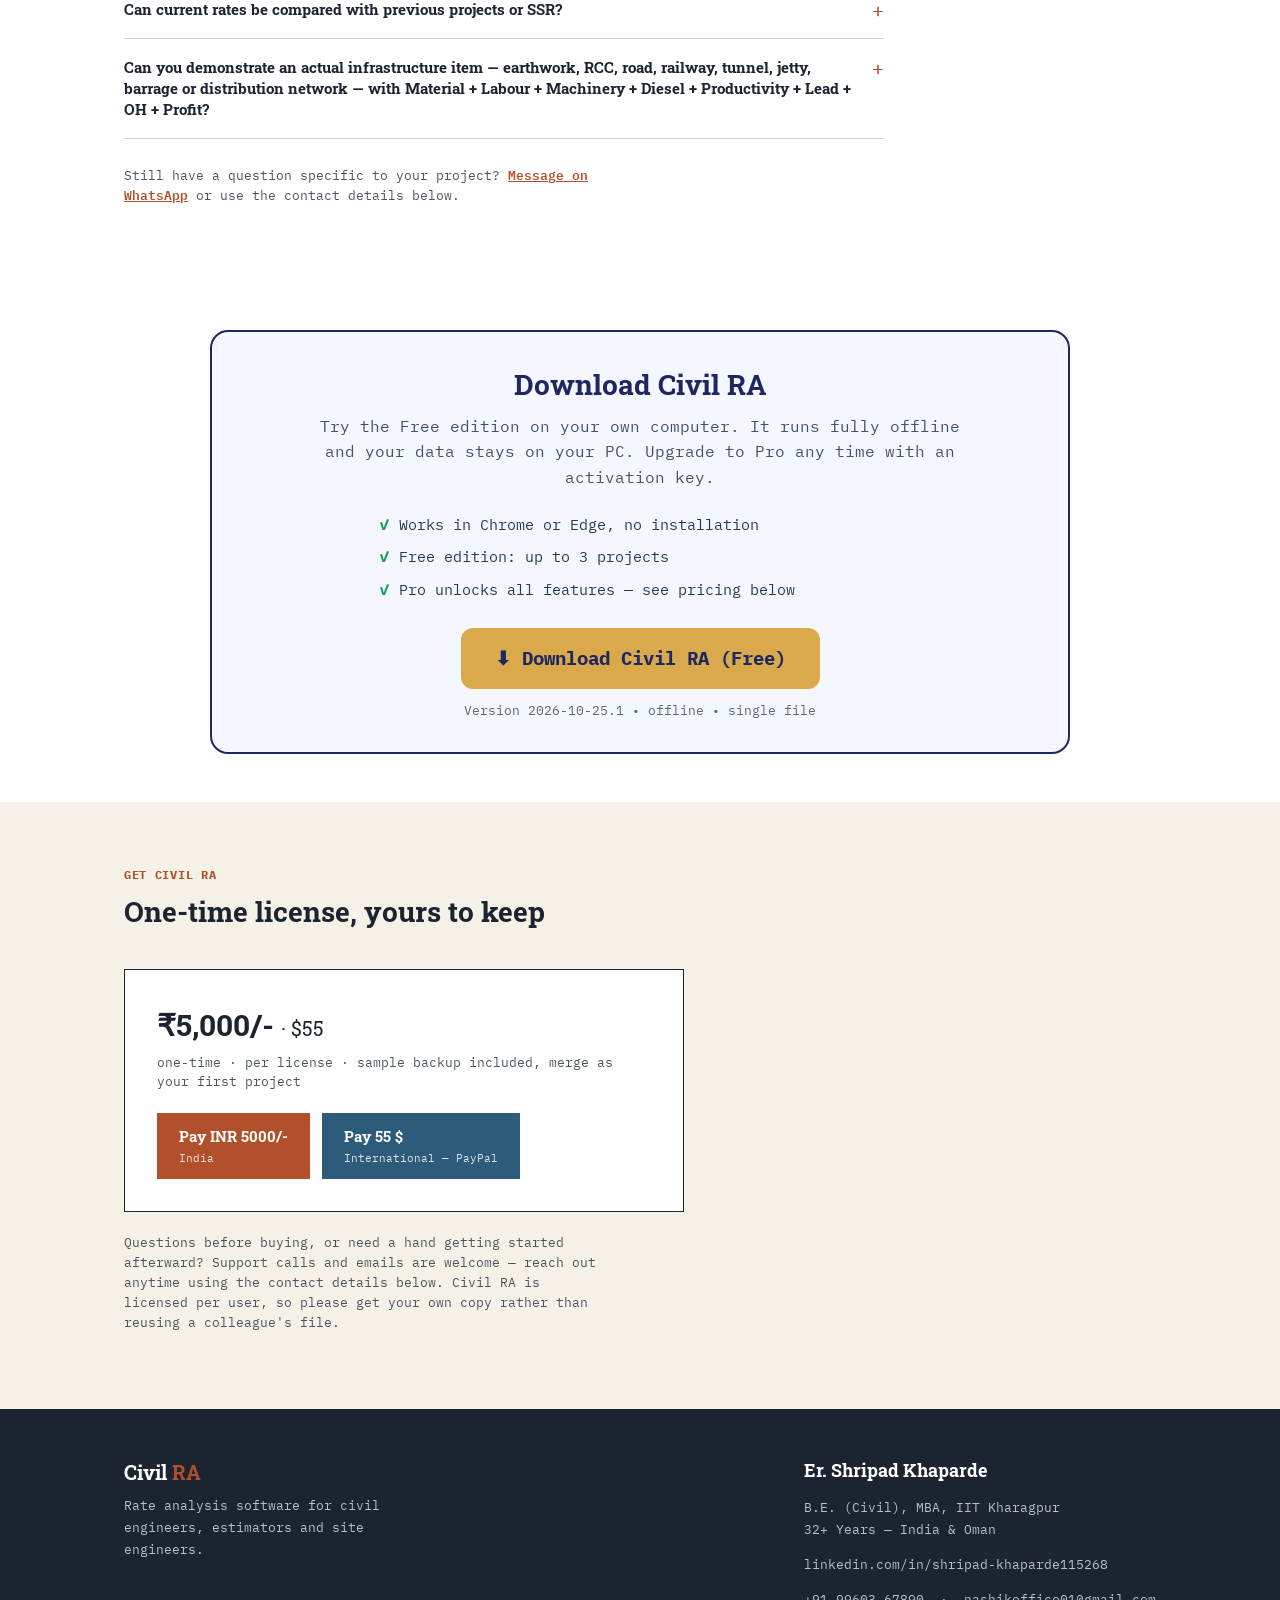
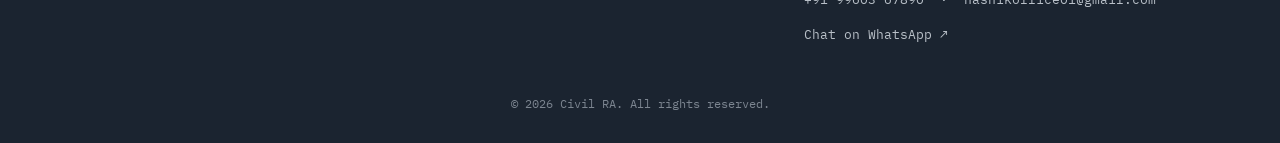
==== commit 484d20ec: "Update index.html" ====
--- a/civilra/index.html
+++ b/civilra/index.html
@@ -432,6 +432,31 @@
   </section>
 
   <!-- ================= PRICING ================= -->
+  <!-- ===== Civil RA DOWNLOAD SECTION (paste into civilra/index.html, just above the #pricing section) ===== -->
+<style>
+  .cra-dl{max-width:860px;margin:48px auto;padding:32px 24px;background:#f4f7ff;border:2px solid #1E2761;border-radius:18px;text-align:center;font-family:inherit}
+  .cra-dl h2{margin:0 0 8px;color:#1E2761;font-size:28px}
+  .cra-dl p{margin:0 auto 18px;max-width:640px;color:#44506b;font-size:16px;line-height:1.6}
+  .cra-dl .cra-dl-btn{display:inline-block;background:#D9A94C;color:#1E2761;font-weight:800;font-size:19px;text-decoration:none;padding:16px 34px;border-radius:12px}
+  .cra-dl .cra-dl-btn:hover{filter:brightness(.95)}
+  .cra-dl .cra-dl-meta{display:block;margin-top:12px;font-size:13px;color:#5b6775}
+  .cra-dl ul{list-style:none;padding:0;margin:0 auto 22px;max-width:520px;text-align:left;color:#25395c;font-size:15px}
+  .cra-dl li{padding:5px 0}
+  .cra-dl li::before{content:"\2713";color:#1f9d55;font-weight:700;margin-right:10px}
+</style>
+<section class="cra-dl" id="download">
+  <h2>Download Civil RA</h2>
+  <p>Try the Free edition on your own computer. It runs fully offline and your data stays on your PC. Upgrade to Pro any time with an activation key.</p>
+  <ul>
+    <li>Works in Chrome or Edge, no installation</li>
+    <li>Free edition: up to 3 projects</li>
+    <li>Pro unlocks all features &mdash; see pricing below</li>
+  </ul>
+  <a class="cra-dl-btn" href="/civilra/get-civil-ra.html">&#11015; Download Civil RA (Free)</a>
+  <span class="cra-dl-meta">Version 2026-10-25.1 &bull; offline &bull; single file</span>
+</section>
+<!-- ===== END DOWNLOAD SECTION ===== -->
+
   <section class="alt" id="pricing">
     <div class="wrap">
       <div class="section-tag">GET CIVIL RA</div>
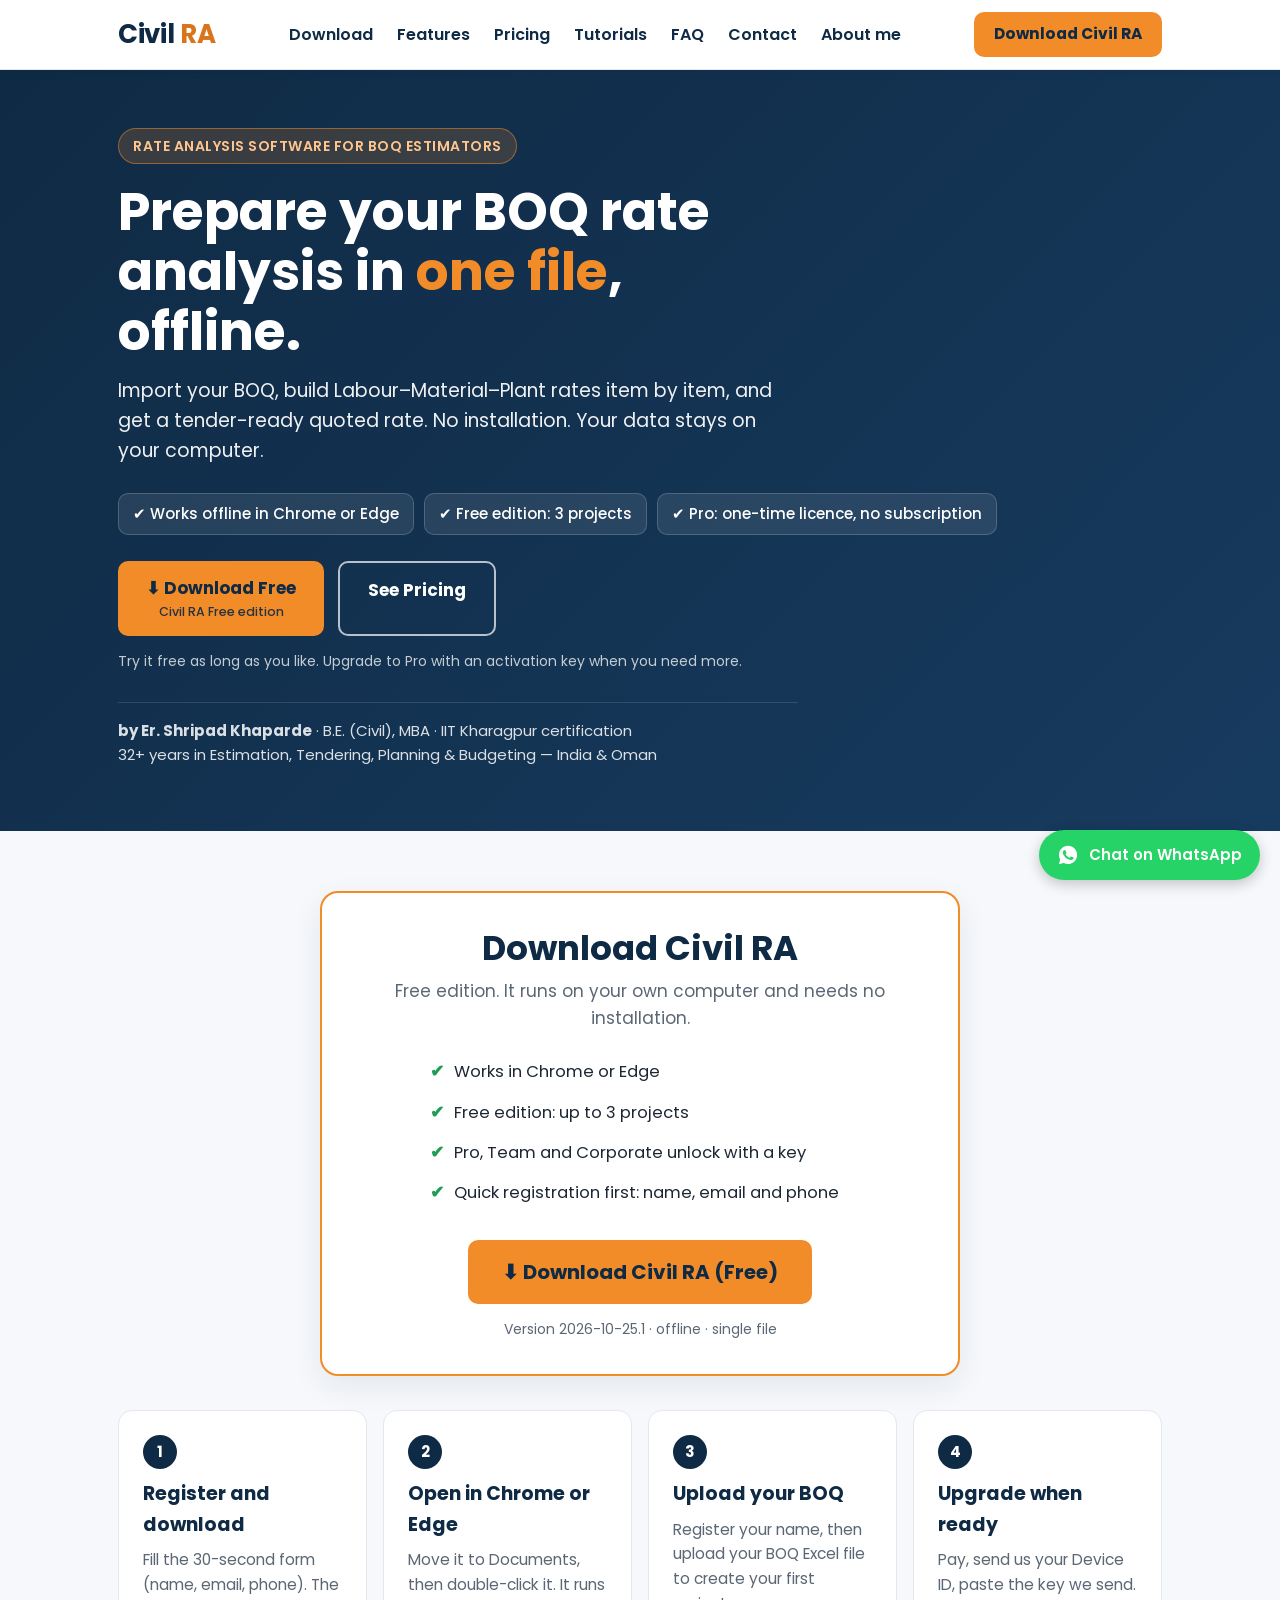
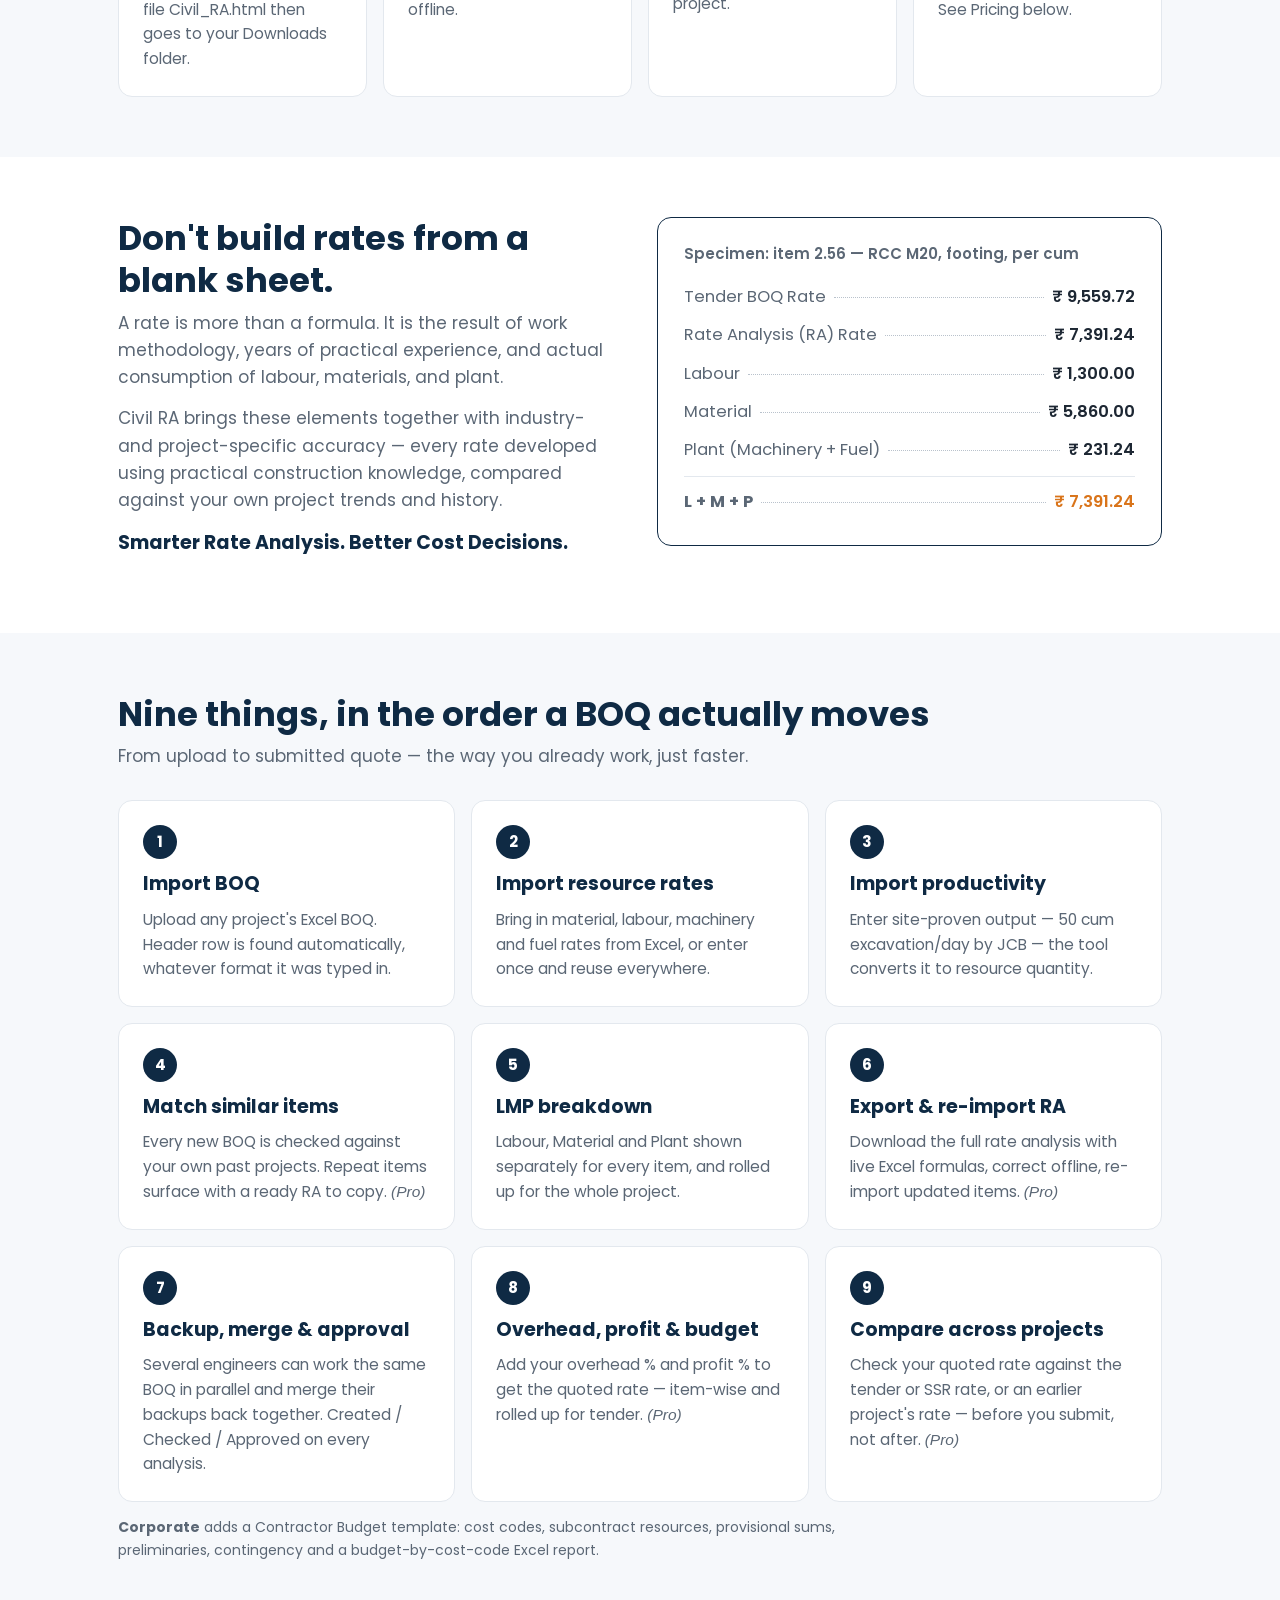
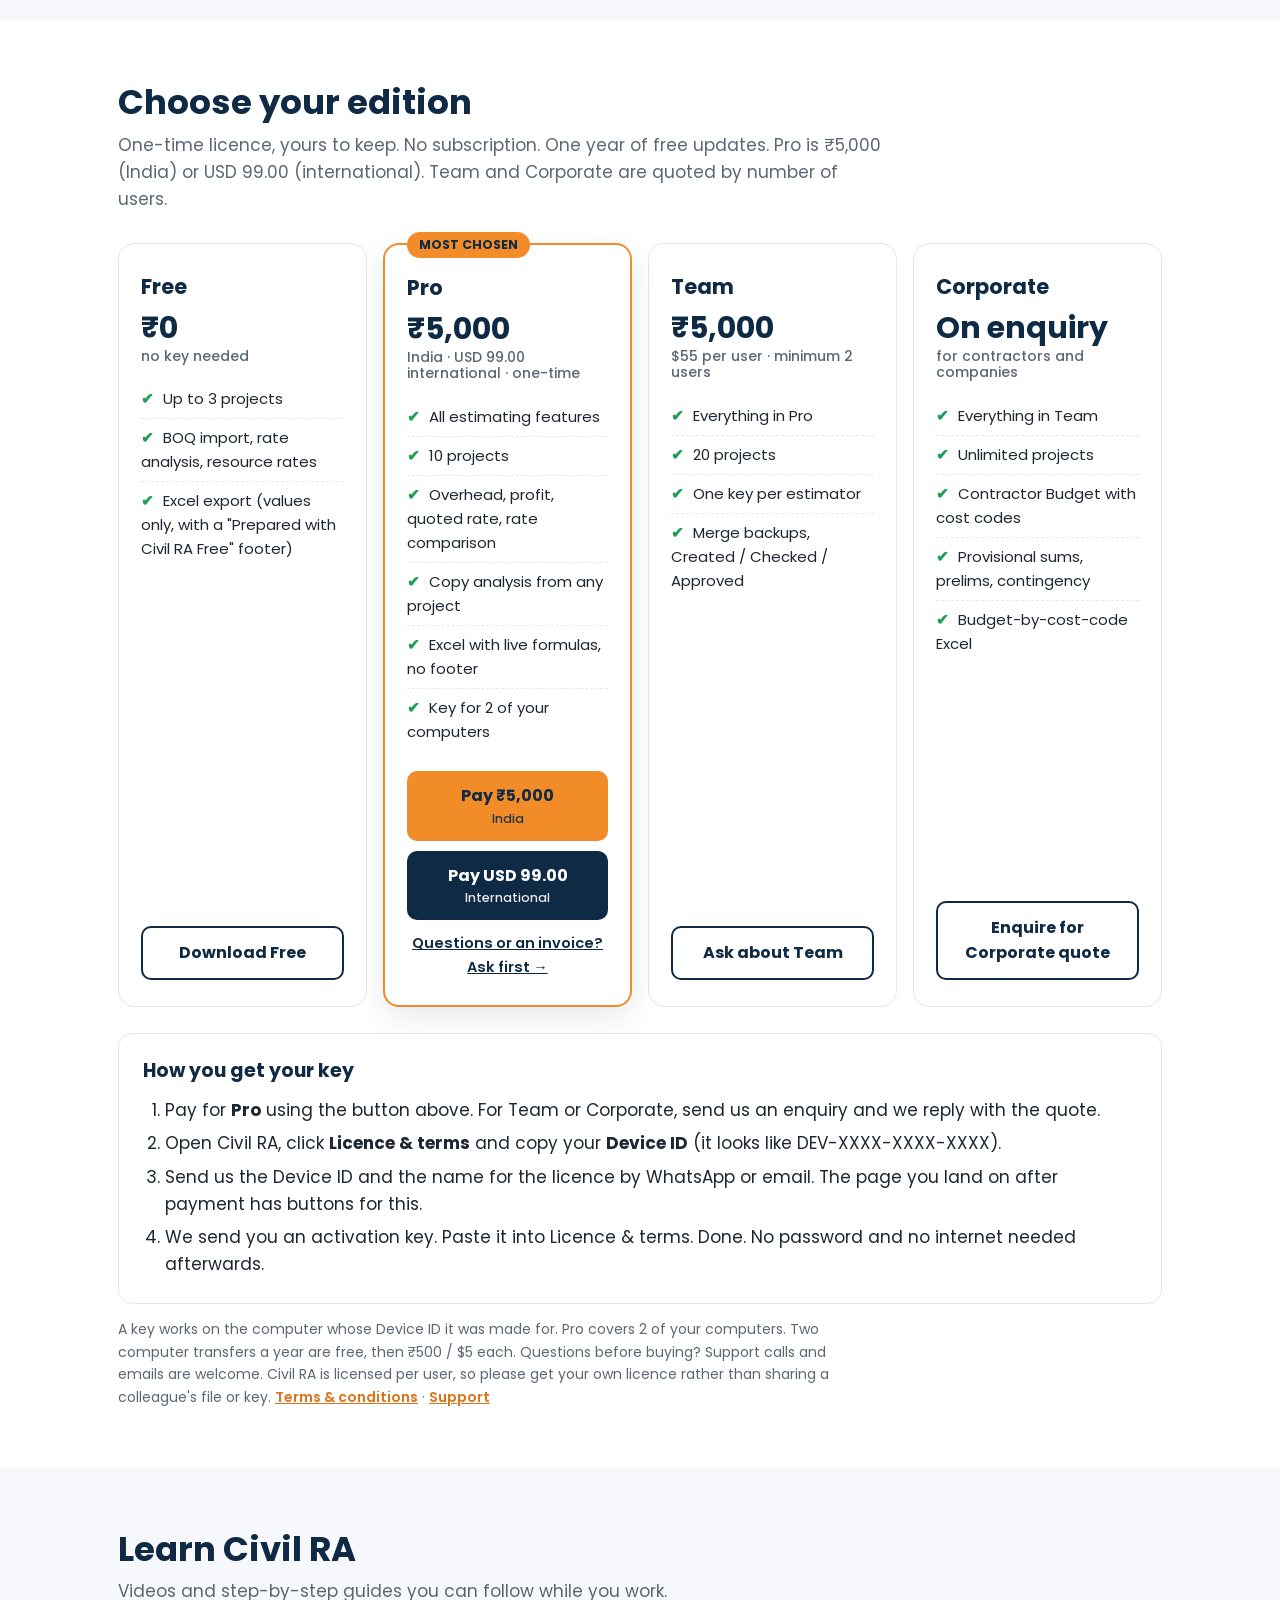
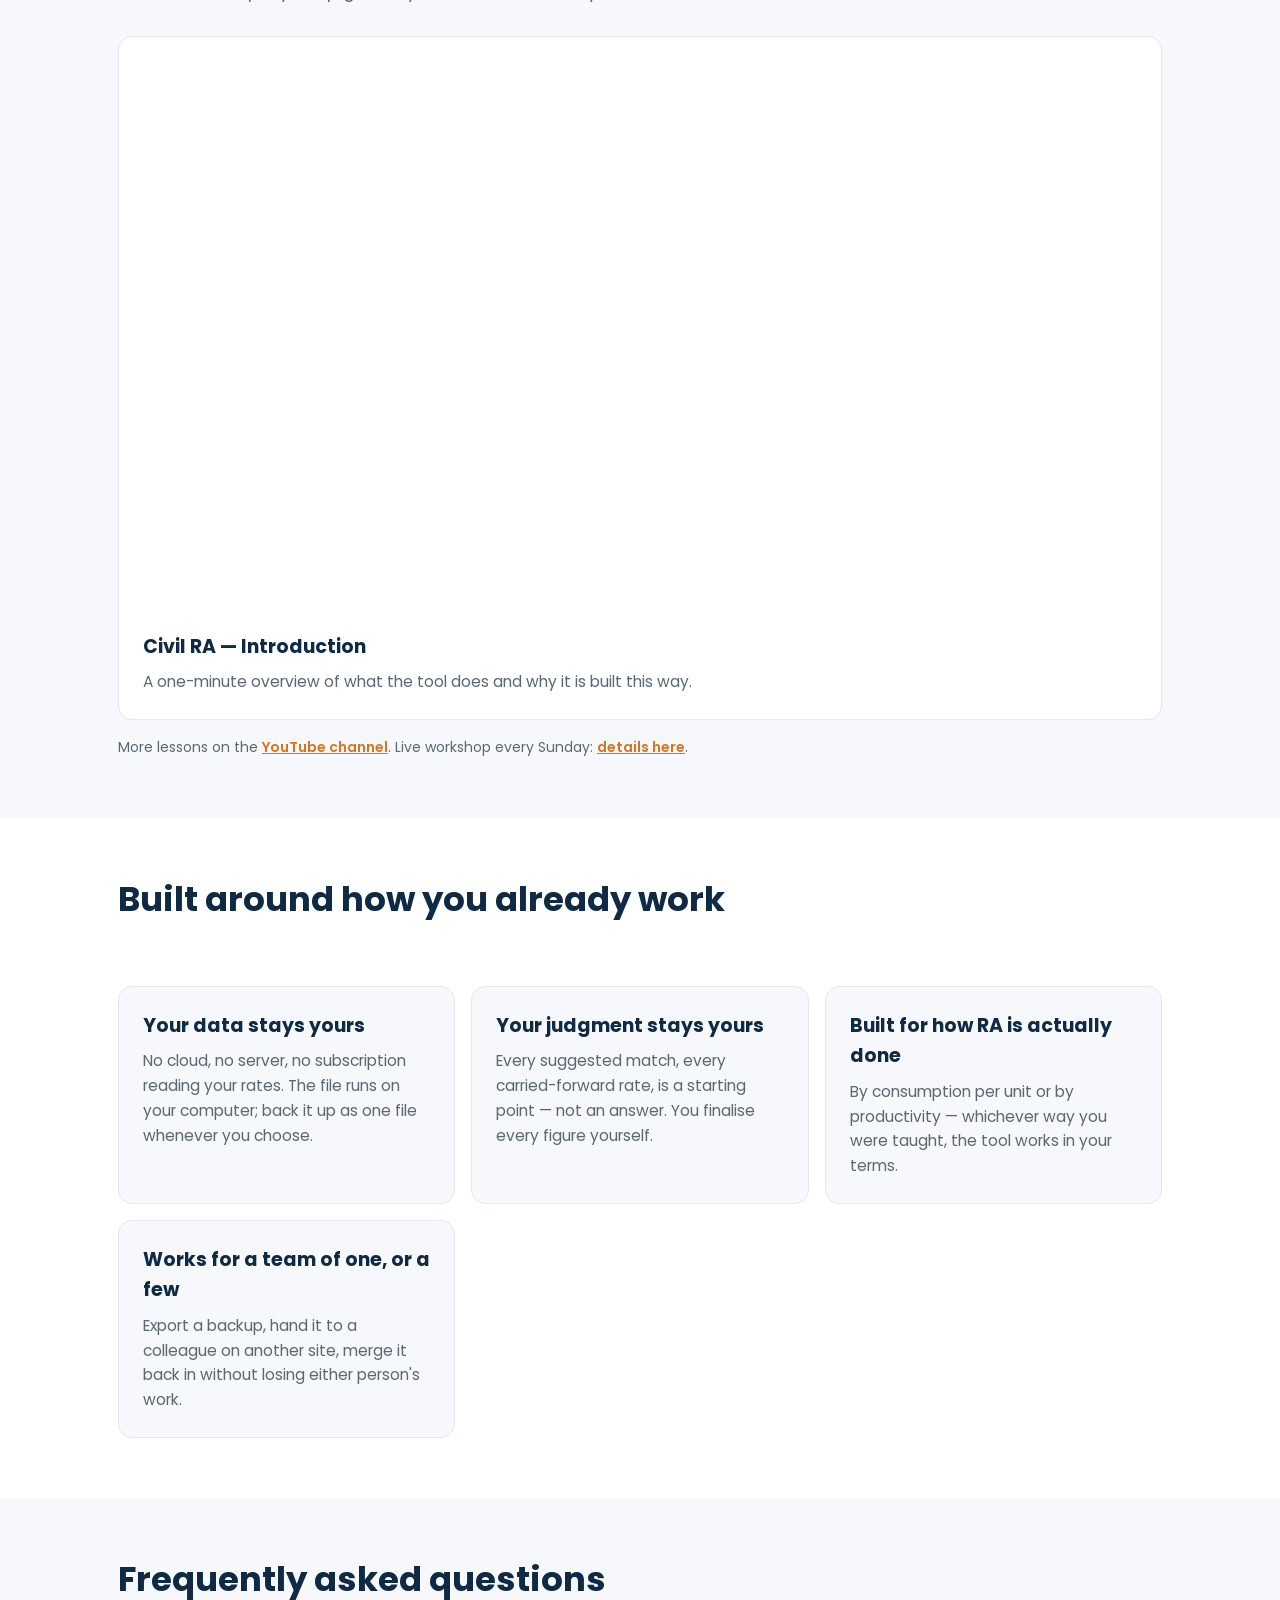
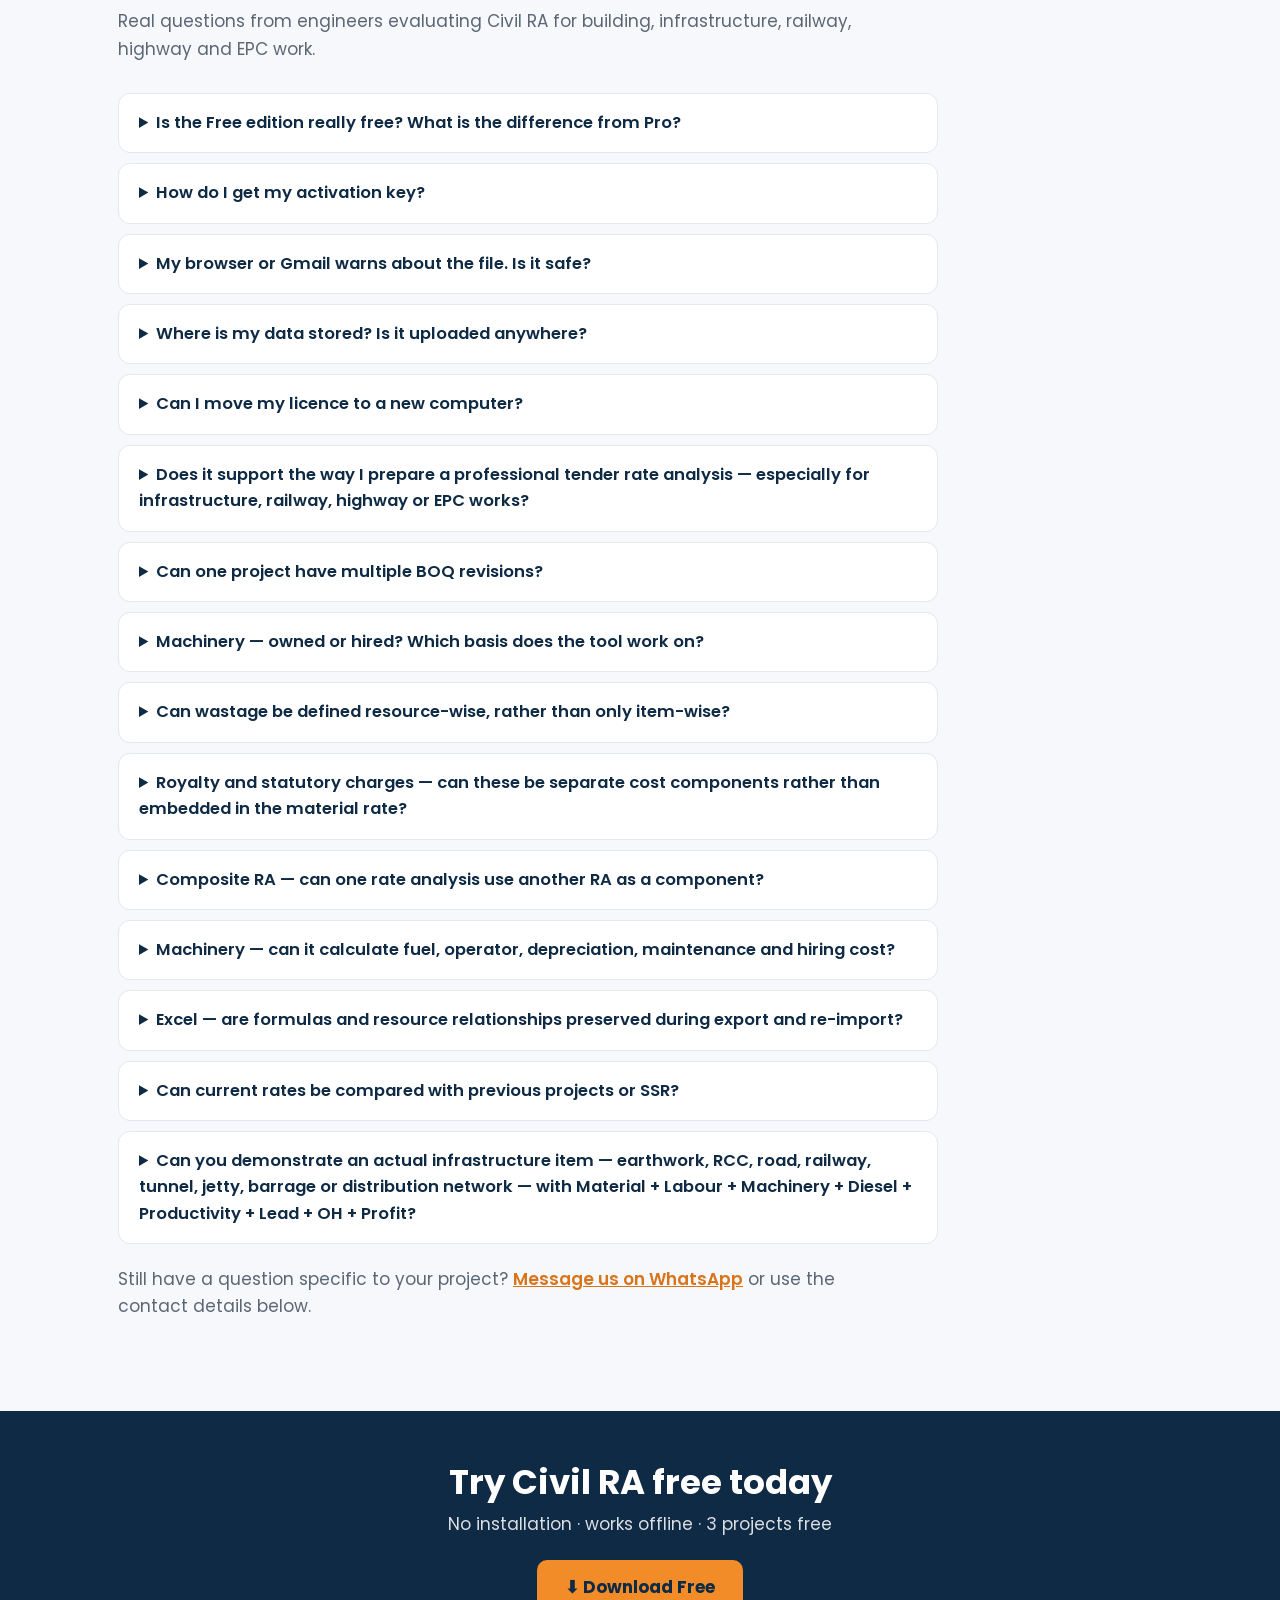
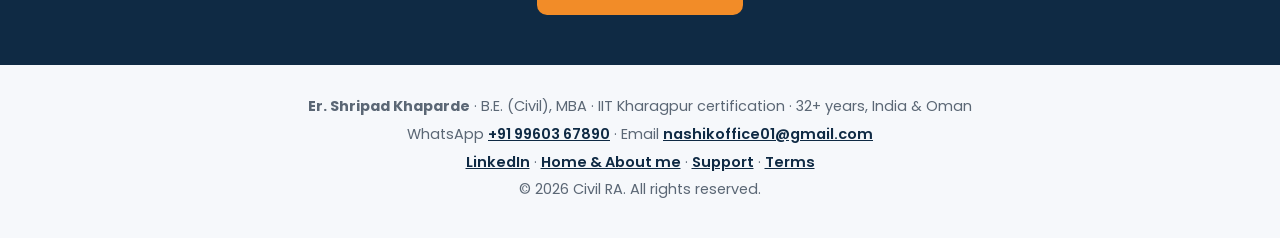
==== commit 8a14e7ef: "Update index.html" ====
--- a/civilra/index.html
+++ b/civilra/index.html
@@ -3,507 +3,275 @@
 <head>
 <meta charset="UTF-8">
 <meta name="viewport" content="width=device-width, initial-scale=1.0">
-<title>Civil RA — Rate Analysis Software for Estimators</title>
-<meta name="description" content="Civil RA is a BOQ rate analysis tool for civil engineers and estimators — built from 32+ years of estimation, tendering and planning experience.">
+<title>Civil RA — Rate Analysis Software for BOQ Estimators | Download Free</title>
+<meta name="description" content="Civil RA is offline rate analysis software for estimators and civil engineers. Import your BOQ, build Labour-Material-Plant rates and get a tender-ready quoted rate. Download the free edition.">
 <link rel="preconnect" href="https://fonts.googleapis.com">
-<link href="https://fonts.googleapis.com/css2?family=Roboto+Slab:wght@500;700&family=IBM+Plex+Mono:wght@400;500;600&display=swap" rel="stylesheet">
-<style>
-  :root{
-    --paper:#EDE8DB;
-    --paper-2:#F5F1E6;
-    --ink:#1B2430;
-    --ink-soft:#4B5561;
-    --blueprint:#2C5B7C;
-    --rust:#B1502B;
-    --rule:#B7AE9C;
-    --rule-faint:#D9D2C0;
-    --white:#FFFFFF;
-  }
-  *{box-sizing:border-box;}
-  html{scroll-behavior:smooth;}
-  body{
-    margin:0;
-    font-family:'IBM Plex Mono', monospace;
-    color:var(--ink);
-    background:var(--white);
-    line-height:1.5;
-  }
-  .wrap{max-width:1080px; margin:0 auto; padding:0 24px;}
-  h1,h2,h3{font-family:'Roboto Slab', serif; font-weight:700; margin:0;}
-  a{color:inherit;}
-
-  /* ---------- Nav ---------- */
-  header.nav{
-    position:sticky; top:0; z-index:50;
-    background:var(--white);
-    border-bottom:1px solid var(--rule-faint);
-  }
-  .nav-inner{
-    max-width:1080px; margin:0 auto; padding:14px 24px;
-    display:flex; align-items:center; justify-content:space-between;
-  }
-  .nav-brand{font-family:'Roboto Slab',serif; font-weight:700; font-size:20px;}
-  .nav-brand .accent{color:var(--rust);}
-  .nav-links{display:flex; gap:26px; font-size:13px; color:var(--ink-soft);}
-  .nav-links a{text-decoration:none;}
-  .nav-links a:hover{color:var(--rust);}
-  .nav-cta{
-    background:var(--rust); color:#fff; text-decoration:none;
-    padding:9px 18px; font-size:13px; font-weight:600; font-family:'IBM Plex Mono',monospace;
-  }
-  .nav-toggle{display:none;}
-
-  /* ---------- Hero ---------- */
-  .hero{background:var(--paper); padding:64px 0 56px;}
-  .badge{
-    display:inline-block; background:var(--rust); color:#fff;
-    font-family:'Roboto Slab',serif; font-weight:700; font-size:12.5px;
-    padding:7px 14px; margin-bottom:18px;
-  }
-  .hero h1{font-size:40px; line-height:1.2; max-width:16ch; margin-bottom:16px;}
-  .hero .accent{color:var(--rust);}
-  .hero p.lead{font-size:16px; color:var(--ink-soft); max-width:58ch; margin-bottom:10px;}
-  .byline{font-size:13.5px; color:var(--blueprint); margin-top:22px;}
-  .byline-creds{font-size:12.5px; color:var(--ink-soft); margin-top:2px;}
-  .hero-ctas{margin-top:28px; display:flex; gap:14px; flex-wrap:wrap;}
-  .btn{
-    display:inline-block; text-decoration:none; font-family:'Roboto Slab',serif;
-    font-weight:700; font-size:14.5px; padding:13px 24px;
-  }
-  .btn-primary{background:var(--rust); color:#fff;}
-  .btn-primary:hover{background:#96421F;}
-  .btn-ghost{background:transparent; color:var(--ink); border:1.5px solid var(--ink);}
-  .btn-ghost:hover{background:var(--ink); color:#fff;}
-
-  /* ---------- Section shells ---------- */
-  section{padding:64px 0;}
-  .section-tag{font-size:11.5px; letter-spacing:0.06em; color:var(--rust); font-weight:700; margin-bottom:8px;}
-  .section-head{max-width:70ch; margin-bottom:36px;}
-  .section-head h2{font-size:28px; margin-bottom:10px;}
-  .section-head p{font-size:14.5px; color:var(--ink-soft); line-height:1.6;}
-  .alt{background:var(--paper-2);}
-
-  /* ---------- Statement ---------- */
-  .statement p{font-size:16px; color:var(--ink-soft); max-width:66ch; line-height:1.6; margin:0 0 16px;}
-  .statement .strong{font-family:'Roboto Slab',serif; font-weight:700; color:var(--rust); font-size:17px; margin-top:6px;}
-
-  /* ---------- Specimen ---------- */
-  .specimen{
-    border:1px solid var(--ink); background:var(--paper-2);
-    padding:24px 28px; max-width:640px;
-  }
-  .specimen .label{font-family:'Roboto Slab',serif; font-weight:500; font-size:13px; color:var(--ink-soft); margin-bottom:14px;}
-  .ledger-row{display:flex; align-items:baseline; font-size:13.5px; padding:5px 0;}
-  .ledger-row .k{white-space:nowrap; color:var(--ink-soft);}
-  .ledger-row .fill{flex:1; border-bottom:1px dotted var(--rule); margin:0 8px; transform:translateY(-3px);}
-  .ledger-row .v{white-space:nowrap; font-weight:600;}
-  .ledger-row.total{border-top:1px solid var(--rule); margin-top:6px; padding-top:10px;}
-  .ledger-row.total .v{color:var(--rust);}
-
-  /* ---------- Features ---------- */
-  .feature-grid{display:grid; grid-template-columns:repeat(2,1fr); gap:0;}
-  .feature{
-    padding:20px 22px; border-bottom:1px solid var(--rule-faint);
-    display:flex; gap:14px; align-items:flex-start;
-  }
-  .feature:nth-child(odd){border-right:1px solid var(--rule-faint);}
-  .feature .num{
-    font-family:'Roboto Slab',serif; font-weight:700; color:var(--rust); font-size:14px;
-    width:26px; flex-shrink:0;
-  }
-  .feature h3{font-size:15px; margin-bottom:5px;}
-  .feature p{font-size:13px; color:var(--ink-soft); margin:0; line-height:1.5;}
-
-  /* ---------- Principles ---------- */
-  .principles{display:grid; grid-template-columns:1fr 1fr; gap:24px 40px;}
-  .principles .p{border-top:2px solid var(--blueprint); padding-top:12px;}
-  .principles .p h3{font-size:15.5px; margin-bottom:6px;}
-  .principles .p p{font-size:13px; color:var(--ink-soft); line-height:1.55; margin:0;}
-
-  /* ---------- Videos ---------- */
-  .video-grid{display:grid; grid-template-columns:repeat(2,1fr); gap:28px;}
-  .video-card{background:var(--white); border:1px solid var(--rule-faint);}
-  .video-frame{position:relative; padding-top:56.25%; background:var(--ink);}
-  .video-frame iframe{position:absolute; inset:0; width:100%; height:100%; border:0;}
-  .video-card .vcap{padding:14px 16px;}
-  .video-card h3{font-size:14.5px; margin-bottom:4px;}
-  .video-card p{font-size:12.5px; color:var(--ink-soft); margin:0;}
-  .video-note{font-size:12.5px; color:var(--ink-soft); margin-top:18px; font-style:italic;}
-
-  /* ---------- Pricing ---------- */
-  .pricing-box{
-    border:1px solid var(--ink); background:var(--white); padding:32px;
-    max-width:560px;
-  }
-  .price{font-family:'Roboto Slab',serif; font-size:30px; font-weight:700;}
-  .price small{display:block; font-size:12.5px; font-weight:400; color:var(--ink-soft); font-family:'IBM Plex Mono',monospace; margin-top:6px;}
-  .buy-row{display:flex; gap:12px; flex-wrap:wrap; margin-top:22px;}
-  .buy-btn{
-    display:inline-block; background:var(--rust); color:#fff; text-decoration:none;
-    font-family:'Roboto Slab',serif; font-weight:700; font-size:14.5px; padding:13px 22px;
-  }
-  .buy-btn small{display:block; font-family:'IBM Plex Mono',monospace; font-weight:400; font-size:10.5px; opacity:0.85; margin-top:3px;}
-  .buy-btn.intl{background:var(--blueprint);}
-  .buy-btn:hover{opacity:0.9;}
-  .pricing-note{font-size:12.5px; color:var(--ink-soft); margin-top:20px; line-height:1.6; max-width:60ch;}
-
-  /* ---------- Pamphlet ---------- */
-  .pamphlet-card{
-    display:flex; align-items:center; gap:28px; flex-wrap:wrap;
-    border:1px solid var(--ink); background:var(--white); padding:28px 32px;
-    max-width:720px;
-  }
-  .pamphlet-card .picon{
-    width:56px; height:56px; flex-shrink:0; background:var(--rust); color:#fff;
-    display:flex; align-items:center; justify-content:center;
-    font-family:'Roboto Slab',serif; font-weight:700; font-size:13px; text-align:center;
-  }
-  .pamphlet-card h3{font-size:17px; margin-bottom:6px;}
-  .pamphlet-card p{font-size:13px; color:var(--ink-soft); margin:0 0 14px; max-width:46ch;}
-  .pamphlet-card .btn-primary{font-size:13.5px; padding:11px 20px;}
-
-  /* ---------- FAQ ---------- */
-  .faq-list{max-width:760px;}
-  .faq-item{border-bottom:1px solid var(--rule-faint);}
-  .faq-item summary{
-    cursor:pointer; list-style:none; padding:18px 30px 18px 0; position:relative;
-    font-family:'Roboto Slab',serif; font-weight:700; font-size:15px; line-height:1.4;
-  }
-  .faq-item summary::-webkit-details-marker{display:none;}
-  .faq-item summary::after{
-    content:"+"; position:absolute; right:0; top:16px; font-size:20px; color:var(--rust);
-    font-family:'IBM Plex Mono',monospace; font-weight:400;
-  }
-  .faq-item[open] summary::after{content:"–";}
-  .faq-item .faq-a{font-size:13.5px; color:var(--ink-soft); line-height:1.6; padding:0 30px 18px 0; margin:0; max-width:66ch;}
-
-  /* ---------- WhatsApp float ---------- */
-  .wa-float{
-    position:fixed; right:22px; bottom:22px; z-index:100;
-    display:flex; align-items:center; gap:10px;
-    background:#25D366; color:#fff; text-decoration:none;
-    padding:13px 18px; font-family:'Roboto Slab',serif; font-weight:700; font-size:13.5px;
-    box-shadow:0 4px 14px rgba(0,0,0,0.2);
-  }
-  .wa-float:hover{background:#1ebe57;}
-  .wa-float svg{width:20px; height:20px; flex-shrink:0;}
-  @media (max-width:700px){
-    .wa-float span{display:none;}
-    .wa-float{padding:14px; border-radius:50%;}
-  }
-
-  /* ---------- Contact / footer ---------- */
-  footer{background:var(--ink); color:#E7E3D8; padding:48px 0 30px;}
-  footer .foot-inner{display:flex; justify-content:space-between; flex-wrap:wrap; gap:24px;}
-  footer h3{color:#fff; font-size:18px; margin-bottom:10px;}
-  footer p, footer a{font-size:13px; color:#B9C0C8; line-height:1.7; text-decoration:none;}
-  footer a:hover{color:#fff;}
-  .foot-brand{font-family:'Roboto Slab',serif; font-weight:700; font-size:20px; color:#fff;}
-  .foot-brand .accent{color:var(--rust);}
-  .copyline{text-align:center; font-size:11.5px; color:#7C8590; margin-top:36px;}
-
-  @media (max-width:760px){
-    .nav-links{display:none;}
-    .hero h1{font-size:30px;}
-    .feature-grid{grid-template-columns:1fr;}
-    .feature:nth-child(odd){border-right:none;}
-    .principles{grid-template-columns:1fr;}
-    .video-grid{grid-template-columns:1fr;}
-    footer .foot-inner{flex-direction:column;}
-  }
-</style>
+<link href="https://fonts.googleapis.com/css2?family=Poppins:wght@400;500;600;700&display=swap" rel="stylesheet">
+<link rel="stylesheet" href="/site.css">
 </head>
-<body>
-
-  <header class="nav">
-    <div class="nav-inner">
-         <div class="nav-brand"><a href="/" style="text-decoration:none; color:inherit;">Civil <span class="accent">RA</span></a></div>
-      <nav class="nav-links">
-        <a href="/">Home</a>
-        <a href="#features">Features</a>
-        <a href="#pamphlet">Pamphlet</a>
-        <a href="#tutorials">Tutorials</a>
-        <a href="#faq">FAQ</a>
-        <a href="#pricing">Pricing</a>
-        <a href="#contact">Contact</a>
-      </nav>
-      <a class="nav-cta" href="#pricing">Get Civil RA</a>
-    </div>
-  </header>
-
-  <!-- ================= HERO ================= -->
-  <section class="hero">
-    <div class="wrap">
-      <div class="badge">Career-transforming software for civil engineers</div>
-      <h1>Rate Analysis you already know, built into <span class="accent">one file.</span></h1>
-      <p class="lead">A rate is more than a formula. It is the result of work methodology, years of practical experience, and actual consumption of labour, materials, and plant.</p>
-      <p class="lead">Civil RA brings these elements together with industry- and project-specific accuracy — every rate developed using practical construction knowledge, compared against your own project trends and history.</p>
-      <div class="byline">by Er. Shripad Khaparde &nbsp;·&nbsp; B.E. (Civil), MBA, IIT Kharagpur</div>
-      <div class="byline-creds">32+ years in Estimation, Tendering, Planning &amp; Budgeting — India &amp; Oman</div>
-      <div class="hero-ctas">
-        <a class="btn btn-primary" href="#pricing">Get Civil RA</a>
-        <a class="btn btn-ghost" href="#tutorials">Watch Tutorials</a>
-      </div>
-    </div>
-  </section>
-
-  <!-- ================= STATEMENT ================= -->
-  <section class="statement">
-    <div class="wrap">
-      <div class="section-tag">WHY CIVIL RA</div>
-      <h2 style="font-size:26px; margin-bottom:20px;">Don't build rates from a blank sheet.</h2>
-      <p>Build them from experience, data, and proven project performance.</p>
-      <p class="strong">Civil RA — Smarter Rate Analysis. Better Cost Decisions.</p>
-    </div>
-  </section>
-
-  <!-- ================= SPECIMEN ================= -->
-  <section class="alt">
-    <div class="wrap">
-      <div class="section-tag">SEE IT WORK</div>
-      <div class="section-head">
-        <h2>One item, as the tool computes it</h2>
-        <p>Item 2.56 — RCC M20, footing.</p>
-      </div>
-      <div class="specimen">
-        <div class="label">Specimen — one item, as the tool computes it</div>
-        <div class="ledger-row"><span class="k">Tender BOQ Rate</span><span class="fill"></span><span class="v">₹ 9,559.72 / cum</span></div>
-        <div class="ledger-row"><span class="k">Rate Analysis (RA) Rate</span><span class="fill"></span><span class="v">₹ 7,391.24 / cum</span></div>
-        <div class="ledger-row"><span class="k">Labour</span><span class="fill"></span><span class="v">₹ 1,300.00</span></div>
-        <div class="ledger-row"><span class="k">Material</span><span class="fill"></span><span class="v">₹ 5,860.00</span></div>
-        <div class="ledger-row"><span class="k">Plant (Machinery + Fuel)</span><span class="fill"></span><span class="v">₹ 231.24</span></div>
-        <div class="ledger-row total"><span class="k">L + M + P</span><span class="fill"></span><span class="v">₹ 7,391.24</span></div>
-      </div>
-    </div>
-  </section>
-
-  <!-- ================= FEATURES ================= -->
-  <section id="features">
-    <div class="wrap">
-      <div class="section-tag">WHAT IT DOES</div>
-      <div class="section-head">
-        <h2>Nine things, in the order a BOQ actually moves</h2>
-        <p>From upload to submitted quote — the way you already work, just faster.</p>
-      </div>
-      <div class="feature-grid">
-        <div class="feature"><div class="num">01</div><div><h3>Import BOQ</h3><p>Upload any project's Excel BOQ. Header row is found automatically, whatever format it was typed in.</p></div></div>
-        <div class="feature"><div class="num">02</div><div><h3>Import resource rates</h3><p>Bring in material, labour, machinery and fuel rates from Excel, or enter once and reuse everywhere.</p></div></div>
-        <div class="feature"><div class="num">03</div><div><h3>Import productivity</h3><p>Enter site-proven output — 50 cum excavation/day by JCB — the tool converts it to resource quantity.</p></div></div>
-        <div class="feature"><div class="num">04</div><div><h3>Match similar items</h3><p>Every new BOQ is checked against your own past projects. Repeat items surface with a ready RA to copy.</p></div></div>
-        <div class="feature"><div class="num">05</div><div><h3>LMP breakdown</h3><p>Labour, Material and Plant shown separately for every item, and rolled up for the whole project.</p></div></div>
-        <div class="feature"><div class="num">06</div><div><h3>Export &amp; re-import RA</h3><p>Download the full rate analysis with live Excel formulas, correct offline, re-import updated items.</p></div></div>
-        <div class="feature"><div class="num">07</div><div><h3>Backup, merge &amp; approval</h3><p>Several engineers can work the same BOQ in parallel and merge their backups back together.</p></div></div>
-        <div class="feature"><div class="num">08</div><div><h3>Overhead, profit &amp; budget</h3><p>Add your overhead % and profit % to get the quoted rate — item-wise and rolled up for tender.</p></div></div>
-        <div class="feature"><div class="num">09</div><div><h3>Compare across projects</h3><p>Check your quoted rate against SSR or an earlier project's rate — before you submit, not after.</p></div></div>
-      </div>
-    </div>
-  </section>
-
-  <!-- ================= PAMPHLET ================= -->
-  <section class="alt" id="pamphlet">
-    <div class="wrap">
-      <div class="section-tag">SPEC SHEET</div>
-      <div class="section-head">
-        <h2>Read the full pamphlet</h2>
-        <p>Everything above, plus the complete feature list and specimen rate breakdown, in one printable sheet you can save or share.</p>
-      </div>
-      <div class="pamphlet-card">
+<body class="has-sticky">
+
+<header class="nav">
+  <div class="nav-inner">
+    <a class="brand" href="/civilra/">Civil <span>RA</span></a>
+    <nav class="nav-links">
+      <a href="#download">Download</a>
+      <a href="#features">Features</a>
+      <a href="#pricing">Pricing</a>
+      <a href="#tutorials">Tutorials</a>
+      <a href="#faq">FAQ</a>
+      <a href="#contact">Contact</a>
+      <a href="/">About me</a>
+    </nav>
+    <a class="btn btn-nav" href="#download">Download Civil RA</a>
+  </div>
+</header>
+
+<header class="hero" id="top">
+  <div class="wrap">
+    <span class="tag">RATE ANALYSIS SOFTWARE FOR BOQ ESTIMATORS</span>
+    <h1>Prepare your BOQ rate analysis in <span>one file</span>, offline.</h1>
+    <p class="lead">Import your BOQ, build Labour–Material–Plant rates item by item, and get a tender-ready quoted rate. No installation. Your data stays on your computer.</p>
+    <div class="facts">
+      <div class="fact">✔ Works offline in Chrome or Edge</div>
+      <div class="fact">✔ Free edition: 3 projects</div>
+      <div class="fact">✔ Pro: one-time licence, no subscription</div>
+    </div>
+    <div class="hero-ctas">
+      <a class="btn" href="#download">⬇ Download Free<small>Civil RA Free edition</small></a>
+      <a class="btn btn-ghost" href="#pricing">See Pricing</a>
+    </div>
+    <p class="hero-note">Try it free as long as you like. Upgrade to Pro with an activation key when you need more.</p>
+    <div class="byline"><b>by Er. Shripad Khaparde</b> · B.E. (Civil), MBA · IIT Kharagpur certification<br>32+ years in Estimation, Tendering, Planning &amp; Budgeting — India &amp; Oman</div>
+  </div>
+</header>
+
+<section id="download">
+  <div class="wrap">
+    <div class="dl-box">
+      <h2>Download Civil RA</h2>
+      <p class="sub" style="margin:0 auto">Free edition. It runs on your own computer and needs no installation.</p>
+      <ul class="ticks">
+        <li>Works in Chrome or Edge</li>
+        <li>Free edition: up to 3 projects</li>
+        <li>Pro, Team and Corporate unlock with a key</li>
+        <li>Quick registration first: name, email and phone</li>
+      </ul>
+      <a class="btn" href="/civilra/get-civil-ra.html">⬇ Download Civil RA (Free)</a>
+      <p class="build">Version 2026-10-25.1 · offline · single file</p>
+    </div>
+    <div class="grid steps4" style="margin-top:34px">
+      <div class="card"><div class="num">1</div><h3>Register and download</h3><p style="margin-bottom:0">Fill the 30-second form (name, email, phone). The file Civil_RA.html then goes to your Downloads folder.</p></div>
+      <div class="card"><div class="num">2</div><h3>Open in Chrome or Edge</h3><p style="margin-bottom:0">Move it to Documents, then double-click it. It runs offline.</p></div>
+      <div class="card"><div class="num">3</div><h3>Upload your BOQ</h3><p style="margin-bottom:0">Register your name, then upload your BOQ Excel file to create your first project.</p></div>
+      <div class="card"><div class="num">4</div><h3>Upgrade when ready</h3><p style="margin-bottom:0">Pay, send us your Device ID, paste the key we send. See Pricing below.</p></div>
+    </div>
+  </div>
+</section>
+
+<section class="alt">
+  <div class="wrap two">
+    <div class="why">
+      <h2>Don't build rates from a blank sheet.</h2>
+      <p class="sub" style="margin-bottom:14px">A rate is more than a formula. It is the result of work methodology, years of practical experience, and actual consumption of labour, materials, and plant.</p>
+      <p>Civil RA brings these elements together with industry- and project-specific accuracy — every rate developed using practical construction knowledge, compared against your own project trends and history.</p>
+      <p class="strong">Smarter Rate Analysis. Better Cost Decisions.</p>
+    </div>
+    <div class="specimen">
+      <div class="label">Specimen: item 2.56 — RCC M20, footing, per cum</div>
+      <div class="lrow"><span class="k">Tender BOQ Rate</span><span class="fill"></span><span class="v">₹ 9,559.72</span></div>
+      <div class="lrow"><span class="k">Rate Analysis (RA) Rate</span><span class="fill"></span><span class="v">₹ 7,391.24</span></div>
+      <div class="lrow"><span class="k">Labour</span><span class="fill"></span><span class="v">₹ 1,300.00</span></div>
+      <div class="lrow"><span class="k">Material</span><span class="fill"></span><span class="v">₹ 5,860.00</span></div>
+      <div class="lrow"><span class="k">Plant (Machinery + Fuel)</span><span class="fill"></span><span class="v">₹ 231.24</span></div>
+      <div class="lrow total"><span class="k">L + M + P</span><span class="fill"></span><span class="v">₹ 7,391.24</span></div>
+    </div>
+  </div>
+</section>
+
+<section id="features">
+  <div class="wrap">
+    <h2>Nine things, in the order a BOQ actually moves</h2>
+    <p class="sub">From upload to submitted quote — the way you already work, just faster.</p>
+    <div class="grid">
+      <div class="card"><div class="num">1</div><h3>Import BOQ</h3><p style="margin-bottom:0">Upload any project's Excel BOQ. Header row is found automatically, whatever format it was typed in.</p></div>
+      <div class="card"><div class="num">2</div><h3>Import resource rates</h3><p style="margin-bottom:0">Bring in material, labour, machinery and fuel rates from Excel, or enter once and reuse everywhere.</p></div>
+      <div class="card"><div class="num">3</div><h3>Import productivity</h3><p style="margin-bottom:0">Enter site-proven output — 50 cum excavation/day by JCB — the tool converts it to resource quantity.</p></div>
+      <div class="card"><div class="num">4</div><h3>Match similar items</h3><p style="margin-bottom:0">Every new BOQ is checked against your own past projects. Repeat items surface with a ready RA to copy. <i>(Pro)</i></p></div>
+      <div class="card"><div class="num">5</div><h3>LMP breakdown</h3><p style="margin-bottom:0">Labour, Material and Plant shown separately for every item, and rolled up for the whole project.</p></div>
+      <div class="card"><div class="num">6</div><h3>Export &amp; re-import RA</h3><p style="margin-bottom:0">Download the full rate analysis with live Excel formulas, correct offline, re-import updated items. <i>(Pro)</i></p></div>
+      <div class="card"><div class="num">7</div><h3>Backup, merge &amp; approval</h3><p style="margin-bottom:0">Several engineers can work the same BOQ in parallel and merge their backups back together. Created / Checked / Approved on every analysis.</p></div>
+      <div class="card"><div class="num">8</div><h3>Overhead, profit &amp; budget</h3><p style="margin-bottom:0">Add your overhead % and profit % to get the quoted rate — item-wise and rolled up for tender. <i>(Pro)</i></p></div>
+      <div class="card"><div class="num">9</div><h3>Compare across projects</h3><p style="margin-bottom:0">Check your quoted rate against the tender or SSR rate, or an earlier project's rate — before you submit, not after. <i>(Pro)</i></p></div>
+    </div>
+    <p class="fine"><b>Corporate</b> adds a Contractor Budget template: cost codes, subcontract resources, provisional sums, preliminaries, contingency and a budget-by-cost-code Excel report.</p>
+  </div>
+</section>
+
+<section class="alt" id="pricing">
+  <div class="wrap">
+    <h2>Choose your edition</h2>
+    <p class="sub">One-time licence, yours to keep. No subscription. One year of free updates. Pro is ₹5,000 (India) or USD 99.00 (international). Team and Corporate are quoted by number of users.</p>
+    <div class="eds">
+      <div class="ed">
+        <h3>Free</h3>
+        <div class="amt">₹0<small>no key needed</small></div>
+        <ul>
+          <li>Up to 3 projects</li>
+          <li>BOQ import, rate analysis, resource rates</li>
+          <li>Excel export (values only, with a "Prepared with Civil RA Free" footer)</li>
+        </ul>
+        <a class="btn btn-outline btn-wide" href="#download">Download Free</a>
+      </div>
+      <div class="ed best">
+        <span class="flag">MOST CHOSEN</span>
+        <h3>Pro</h3>
+        <div class="amt">₹5,000<small>India · USD 99.00 international · one-time</small></div>
+        <ul>
+          <li>All estimating features</li>
+          <li>10 projects</li>
+          <li>Overhead, profit, quoted rate, rate comparison</li>
+          <li>Copy analysis from any project</li>
+          <li>Excel with live formulas, no footer</li>
+          <li>Key for 2 of your computers</li>
+        </ul>
+        <a class="btn btn-wide" href="https://payments.cashfree.com/forms/CIVILRA" target="_blank" rel="noopener">Pay ₹5,000<small>India</small></a>
+        <!-- REPLACE the link below with your USD 99.00 payment link when ready -->
+        <a class="btn btn-navy btn-wide" href="https://wa.me/919960367890?text=Hi%2C%20I%20want%20to%20buy%20Civil%20RA%20Pro%20(USD%2099.00).%20Please%20send%20the%20payment%20link." target="_blank" rel="noopener">Pay USD 99.00<small>International</small></a>
+        <a href="https://wa.me/919960367890?text=Hi%2C%20I%20have%20a%20question%20about%20Civil%20RA%20Pro" target="_blank" rel="noopener" style="display:block;text-align:center;margin-top:12px;font-size:14.5px;color:var(--navy);font-weight:600">Questions or an invoice? Ask first →</a>
+      </div>
+      <div class="ed">
+        <h3>Team</h3>
+        <div class="amt">₹5,000<small>$55 per user · minimum 2 users</small></div>
+        <ul>
+          <li>Everything in Pro</li>
+          <li>20 projects</li>
+          <li>One key per estimator</li>
+          <li>Merge backups, Created / Checked / Approved</li>
+        </ul>
+        <a class="btn btn-outline btn-wide" href="https://wa.me/919960367890?text=Hi%2C%20I%20want%20Civil%20RA%20Team%20licences" target="_blank" rel="noopener">Ask about Team</a>
+      </div>
+      <div class="ed">
+        <h3>Corporate</h3>
+        <div class="amt">On enquiry<small>for contractors and companies</small></div>
+        <ul>
+          <li>Everything in Team</li>
+          <li>Unlimited projects</li>
+          <li>Contractor Budget with cost codes</li>
+          <li>Provisional sums, prelims, contingency</li>
+          <li>Budget-by-cost-code Excel</li>
+        </ul>
+        <a class="btn btn-outline btn-wide" href="https://wa.me/919960367890?text=Hi%2C%20I%20want%20a%20quote%20for%20Civil%20RA%20Corporate" target="_blank" rel="noopener">Enquire for Corporate quote</a>
+      </div>
+    </div>
+    <div class="after">
+      <h3>How you get your key</h3>
+      <ol>
+        <li>Pay for <b>Pro</b> using the button above. For Team or Corporate, send us an enquiry and we reply with the quote.</li>
+        <li>Open Civil RA, click <b>Licence &amp; terms</b> and copy your <b>Device ID</b> (it looks like DEV-XXXX-XXXX-XXXX).</li>
+        <li>Send us the Device ID and the name for the licence by WhatsApp or email. The page you land on after payment has buttons for this.</li>
+        <li>We send you an activation key. Paste it into Licence &amp; terms. Done. No password and no internet needed afterwards.</li>
+      </ol>
+    </div>
+    <p class="fine">A key works on the computer whose Device ID it was made for. Pro covers 2 of your computers. Two computer transfers a year are free, then ₹500 / $5 each. Questions before buying? Support calls and emails are welcome. Civil RA is licensed per user, so please get your own licence rather than sharing a colleague's file or key. <a href="/civilra/terms.html" style="color:var(--orange-d);font-weight:600">Terms &amp; conditions</a> · <a href="/civilra/support.html" style="color:var(--orange-d);font-weight:600">Support</a></p>
+  </div>
+</section>
+
+<section id="tutorials">
+  <div class="wrap">
+    <h2>Learn Civil RA</h2>
+    <p class="sub">Videos and step-by-step guides you can follow while you work.</p>
+    <div class="grid" id="videos" style="margin-bottom:16px"></div>
+    <!-- PDF cards are hidden until the new Tutorial and Pamphlet are uploaded. To show them, delete style="display:none" on the next line. -->
+    <div class="grid" style="display:none">
+      <div class="card res">
         <div class="picon">PDF</div>
         <div>
-          <h3>Civil RA — Spec Sheet</h3>
-          <p>For estimators and site engineers. Covers what it does, how it's built, and pricing — one page, ready to print or forward.</p>
-          <a class="btn btn-primary" href="Civil_RA_Pamphlet.pdf" target="_blank" rel="noopener">Download Pamphlet (PDF)</a>
+          <h3>Tutorial and Sales Guide</h3>
+          <p>Start to finish: activating your key, pricing a BOQ item, Pro and Corporate features, backups and FAQ.</p>
+          <a class="btn" href="/civilra/Civil_RA_Tutorial.pdf" target="_blank" rel="noopener">Download Tutorial (PDF)</a>
         </div>
       </div>
-    </div>
-  </section>
-
-  <!-- ================= PRINCIPLES ================= -->
-  <section class="alt">
-    <div class="wrap">
-      <div class="section-tag">WHY IT'S BUILT THIS WAY</div>
-      <div class="section-head">
-        <h2>Built around how you already work</h2>
-      </div>
-      <div class="principles">
-        <div class="p"><h3>Your data stays yours</h3><p>No cloud, no server, no subscription reading your rates. The file runs on your computer; back it up as one file whenever you choose.</p></div>
-        <div class="p"><h3>Your judgment stays yours</h3><p>Every suggested match, every carried-forward rate, is a starting point — not an answer. You finalise every figure yourself.</p></div>
-        <div class="p"><h3>Built for how RA is actually done</h3><p>By consumption per unit or by productivity — whichever way you were taught, the tool works in your terms.</p></div>
-        <div class="p"><h3>Works for a team of one, or a few</h3><p>Export a backup, hand it to a colleague on another site, merge it back in without losing either person's work.</p></div>
-      </div>
-    </div>
-  </section>
-
-  <!-- ================= TUTORIALS ================= -->
-  <section id="tutorials">
-    <div class="wrap">
-      <div class="section-tag">LEARN</div>
-      <div class="section-head">
-        <h2>Tutorial videos</h2>
-        <p>Short walkthroughs of Civil RA, and the rate analysis method behind it.</p>
-      </div>
-      <div class="video-grid">
-        <div class="video-card">
-          <div class="video-frame">
-            <iframe src="https://www.youtube.com/embed/2dEli_EMbjc" title="Civil RA — Introduction" allowfullscreen></iframe>
-          </div>
-          <div class="vcap">
-            <h3>Civil RA — Introduction</h3>
-            <p>A one-minute overview of what the tool does and why it's built this way.</p>
-          </div>
+      <div class="card res">
+        <div class="picon">PDF</div>
+        <div>
+          <h3>Spec Sheet</h3>
+          <p>One printable page: what Civil RA does, how it is built, and pricing. Easy to forward to your manager.</p>
+          <a class="btn btn-outline" href="/civilra/Civil_RA_Pamphlet.pdf" target="_blank" rel="noopener">Download Pamphlet (PDF)</a>
         </div>
-        <div class="video-card">
-          <div class="video-frame">
-            <iframe src="https://www.youtube.com/embed/VIDEO_ID_2" title="Civil RA — Full Walkthrough" allowfullscreen></iframe>
-          </div>
-          <div class="vcap">
-            <h3>Civil RA — Full Walkthrough</h3>
-            <p>A detailed, item-by-item walkthrough from BOQ upload to a submitted tender rate.</p>
-          </div>
-        </div>
-      </div>
-      <p class="video-note">   Replace VIDEO_ID_2 above with your actual YouTube video ID once uploaded... (the part after "v=" in the YouTube URL). Add more video-card blocks the same way as you publish more lessons.</p>
-    </div>
-  </section>
-
-  <!-- ================= FAQ ================= -->
-  <section id="faq">
-    <div class="wrap">
-      <div class="section-tag">QUESTIONS FROM ENGINEERS</div>
-      <div class="section-head">
-        <h2>Frequently asked questions</h2>
-        <p>Real questions from engineers evaluating Civil RA for infrastructure, railway, highway and EPC work.</p>
-      </div>
-      <div class="faq-list">
-
-        <details class="faq-item">
-          <summary>Does it support the way I prepare a professional tender rate analysis — especially for infrastructure, railway, highway or EPC works?</summary>
-          <p class="faq-a">Yes. Earthwork, RCC, roads, railways, tunnels, jetties, barrages and distribution network items all follow the same Material + Labour + Machinery + Diesel + Productivity + Lead + Overhead + Profit structure as any other BOQ item — it's built around how tender-grade RA is actually prepared on infrastructure projects.</p>
-        </details>
-
-        <details class="faq-item">
-          <summary>Can one project have multiple BOQ revisions?</summary>
-          <p class="faq-a">Yes. A revised BOQ can be brought into the same project without losing the rate analysis work already done on it.</p>
-        </details>
-
-        <details class="faq-item">
-          <summary>Machinery — owned or hired? Which basis does the tool work on?</summary>
-          <p class="faq-a">Both. You can cost machinery either way, depending on how you're actually sourcing it on your project.</p>
-        </details>
-
-        <details class="faq-item">
-          <summary>Can wastage be defined resource-wise, rather than only item-wise?</summary>
-          <p class="faq-a">Yes — wastage is built into the consumption and productivity figures you enter per resource (for example, a 1.05 consumption factor, or a 0.95 productivity factor), so it's already resource-specific rather than a single item-level percentage.</p>
-        </details>
-
-        <details class="faq-item">
-          <summary>Royalty and statutory charges — can these be separate cost components rather than embedded in the material rate?</summary>
-          <p class="faq-a">Yes. These can be handled as a separate component within the rate analysis, as their own BOQ item, or as part of the preliminary (prelim) cost calculation — whichever matches how your project treats them.</p>
-        </details>
-
-        <details class="faq-item">
-          <summary>Composite RA — can one rate analysis use another RA as a component?</summary>
-          <p class="faq-a">Yes. You can build a "mini RA" purely to calculate a resource's own rate, then use that resource rate inside other analyses — so a rate can be composed from other rates.</p>
-        </details>
-
-        <details class="faq-item">
-          <summary>Machinery — can it calculate fuel, operator, depreciation, maintenance and hiring cost?</summary>
-          <p class="faq-a">Fuel is linked directly to machine consumption within the RA. Operator cost can be included either within the machine's hire/rent rate, or entered as a separate individual labour cost — whichever matches how you actually contract it.</p>
-        </details>
-
-        <details class="faq-item">
-          <summary>Excel — are formulas and resource relationships preserved during export and re-import?</summary>
-          <p class="faq-a">Yes. Exported files keep live Excel formulas and resource relationships intact. On re-import, only the items you've actually changed are updated — nothing else is touched.</p>
-        </details>
-
-        <details class="faq-item">
-          <summary>Can current rates be compared with previous projects or SSR?</summary>
-          <p class="faq-a">Yes. You can check a rate against your own past projects or against SSR (Schedule of Rates) before finalising your quote.</p>
-        </details>
-
-        <details class="faq-item">
-          <summary>Can you demonstrate an actual infrastructure item — earthwork, RCC, road, railway, tunnel, jetty, barrage or distribution network — with Material + Labour + Machinery + Diesel + Productivity + Lead + OH + Profit?</summary>
-          <p class="faq-a">Yes — a sample project backup with worked examples across these categories is included with every license, so you can see the full breakdown on real infrastructure items from day one.</p>
-        </details>
-
-      </div>
-      <p class="pricing-note" style="margin-top:26px;">Still have a question specific to your project? <a href="https://wa.me/919960367890" target="_blank" rel="noopener" style="color:var(--rust); font-weight:600;">Message on WhatsApp</a> or use the contact details below.</p>
-    </div>
-  </section>
-
-  <!-- ================= PRICING ================= -->
-  <!-- ===== Civil RA DOWNLOAD SECTION (paste into civilra/index.html, just above the #pricing section) ===== -->
-<style>
-  .cra-dl{max-width:860px;margin:48px auto;padding:32px 24px;background:#f4f7ff;border:2px solid #1E2761;border-radius:18px;text-align:center;font-family:inherit}
-  .cra-dl h2{margin:0 0 8px;color:#1E2761;font-size:28px}
-  .cra-dl p{margin:0 auto 18px;max-width:640px;color:#44506b;font-size:16px;line-height:1.6}
-  .cra-dl .cra-dl-btn{display:inline-block;background:#D9A94C;color:#1E2761;font-weight:800;font-size:19px;text-decoration:none;padding:16px 34px;border-radius:12px}
-  .cra-dl .cra-dl-btn:hover{filter:brightness(.95)}
-  .cra-dl .cra-dl-meta{display:block;margin-top:12px;font-size:13px;color:#5b6775}
-  .cra-dl ul{list-style:none;padding:0;margin:0 auto 22px;max-width:520px;text-align:left;color:#25395c;font-size:15px}
-  .cra-dl li{padding:5px 0}
-  .cra-dl li::before{content:"\2713";color:#1f9d55;font-weight:700;margin-right:10px}
-</style>
-<section class="cra-dl" id="download">
-  <h2>Download Civil RA</h2>
-  <p>Try the Free edition on your own computer. It runs fully offline and your data stays on your PC. Upgrade to Pro any time with an activation key.</p>
-  <ul>
-    <li>Works in Chrome or Edge, no installation</li>
-    <li>Free edition: up to 3 projects</li>
-    <li>Pro unlocks all features &mdash; see pricing below</li>
-  </ul>
-  <a class="cra-dl-btn" href="/civilra/get-civil-ra.html">&#11015; Download Civil RA (Free)</a>
-  <span class="cra-dl-meta">Version 2026-10-25.1 &bull; offline &bull; single file</span>
-</section>
-<!-- ===== END DOWNLOAD SECTION ===== -->
-
-  <section class="alt" id="pricing">
-    <div class="wrap">
-      <div class="section-tag">GET CIVIL RA</div>
-      <div class="section-head">
-        <h2>One-time license, yours to keep</h2>
-      </div>
-      <div class="pricing-box">
-        <div class="price">₹5,000/- <span style="font-weight:400; font-size:20px;">· $55</span>
-          <small>one-time · per license · sample backup included, merge as your first project</small>
-        </div>
-        <div class="buy-row">
-          <a class="buy-btn" href="https://payments.cashfree.com/forms/CIVILRA" target="_blank" rel="noopener">Pay INR 5000/-<small>India</small></a>
-          <a class="buy-btn intl" href="https://www.paypal.com/ncp/payment/6C3YTW94DWKV6" target="_blank" rel="noopener">Pay 55 $<small>International — PayPal</small></a>
-        </div>
-      </div>
-      <p class="pricing-note">Questions before buying, or need a hand getting started afterward? Support calls and emails are welcome — reach out anytime using the contact details below. Civil RA is licensed per user, so please get your own copy rather than reusing a colleague's file.</p>
-    </div>
-  </section>
-
-  <!-- ================= FOOTER / CONTACT ================= -->
-  <footer id="contact">
-    <div class="wrap">
-      <div class="foot-inner">
-        <div>
-          <div class="foot-brand">Civil <span class="accent">RA</span></div>
-          <p style="margin-top:8px; max-width:36ch;">Rate analysis software for civil engineers, estimators and site engineers.</p>
-        </div>
-        <div>
-          <h3>Er. Shripad Khaparde</h3>
-          <p>B.E. (Civil), MBA, IIT Kharagpur<br>32+ Years — India &amp; Oman</p>
-          <p><a href="https://www.linkedin.com/in/shripad-khaparde115268/" target="_blank" rel="noopener">linkedin.com/in/shripad-khaparde115268</a></p>
-          <p>+91 99603 67890 &nbsp;·&nbsp; <a href="mailto:nashikoffice01@gmail.com">nashikoffice01@gmail.com</a></p>
-          <p><a href="https://wa.me/919960367890" target="_blank" rel="noopener">Chat on WhatsApp ↗</a></p>
-        </div>
-      </div>
-      <div class="copyline">© <span id="year"></span> Civil RA. All rights reserved.</div>
-    </div>
-  </footer>
-
-  <a class="wa-float" href="https://wa.me/919960367890?text=Hi%2C%20I%20have%20a%20question%20about%20Civil%20RA" target="_blank" rel="noopener" aria-label="Chat on WhatsApp">
-    <svg viewBox="0 0 24 24" fill="currentColor"><path d="M12.04 2C6.58 2 2.13 6.45 2.13 11.91c0 1.75.46 3.45 1.32 4.95L2.05 22l5.25-1.38a9.9 9.9 0 0 0 4.74 1.21h.01c5.46 0 9.91-4.45 9.91-9.91C21.96 6.45 17.5 2 12.04 2zm5.8 14.09c-.24.68-1.4 1.3-1.93 1.38-.5.08-1.12.11-1.81-.11-.42-.13-.95-.31-1.64-.6-2.88-1.24-4.76-4.14-4.9-4.33-.14-.19-1.17-1.56-1.17-2.98s.74-2.11 1-2.4c.26-.29.58-.36.77-.36.19 0 .39 0 .55.01.18.01.42-.07.66.5.24.58.83 2 .9 2.15.07.15.12.32.02.51-.1.19-.15.31-.29.48-.15.17-.31.38-.44.51-.15.15-.3.31-.13.6.17.29.76 1.25 1.63 2.03 1.12 1 2.06 1.31 2.35 1.46.29.15.46.13.63-.08.17-.21.72-.84.91-1.13.19-.29.38-.24.63-.14.26.1 1.65.78 1.93.92.29.15.48.22.55.34.07.13.07.75-.17 1.43z"/></svg>
-    <span>Chat on WhatsApp</span>
-  </a>
-
-  <script>
-    document.getElementById('year').textContent = new Date().getFullYear();
-  </script>
-
+      </div>
+    </div>
+    <p class="fine">More lessons on the <a href="https://www.youtube.com/channel/UCmdS6yATRdiKbWFglmA9eAA" target="_blank" rel="noopener" style="color:var(--orange-d);font-weight:600">YouTube channel</a>. Live workshop every Sunday: <a href="/webinar.html" style="color:var(--orange-d);font-weight:600">details here</a>.</p>
+  </div>
+</section>
+
+<section class="alt">
+  <div class="wrap">
+    <h2>Built around how you already work</h2>
+    <p class="sub">&nbsp;</p>
+    <div class="grid">
+      <div class="card"><h3>Your data stays yours</h3><p style="margin-bottom:0">No cloud, no server, no subscription reading your rates. The file runs on your computer; back it up as one file whenever you choose.</p></div>
+      <div class="card"><h3>Your judgment stays yours</h3><p style="margin-bottom:0">Every suggested match, every carried-forward rate, is a starting point — not an answer. You finalise every figure yourself.</p></div>
+      <div class="card"><h3>Built for how RA is actually done</h3><p style="margin-bottom:0">By consumption per unit or by productivity — whichever way you were taught, the tool works in your terms.</p></div>
+      <div class="card"><h3>Works for a team of one, or a few</h3><p style="margin-bottom:0">Export a backup, hand it to a colleague on another site, merge it back in without losing either person's work.</p></div>
+    </div>
+  </div>
+</section>
+
+<section id="faq">
+  <div class="wrap faq">
+    <h2>Frequently asked questions</h2>
+    <p class="sub">Real questions from engineers evaluating Civil RA for building, infrastructure, railway, highway and EPC work.</p>
+    <details><summary>Is the Free edition really free? What is the difference from Pro?</summary><p>Yes. Free has no key, no time limit and allows 3 projects. Free exports are values only and carry a "Prepared with Civil RA Free" footer. Pro adds overhead, profit and quoted rate, copying analyses from any project, rate comparison, Excel with live formulas and 10 projects.</p></details>
+    <details><summary>How do I get my activation key?</summary><p>After you pay for Pro (or after we confirm a Team or Corporate quote), open Licence &amp; terms in the app, copy your Device ID and send it to us by WhatsApp or email. We send you a key to paste into the same screen. The key is checked inside the app, so it also works offline.</p></details>
+    <details><summary>My browser or Gmail warns about the file. Is it safe?</summary><p>Yes. Browsers and email services are cautious about any HTML file that contains a program. Download it only from this website, save it to your Documents folder and open it in Chrome or Edge. That is why we give a download link instead of sending the file by email.</p></details>
+    <details><summary>Where is my data stored? Is it uploaded anywhere?</summary><p>Nowhere but your own browser on your own computer. Nothing is uploaded. Use Backup regularly, and always before clearing your browser data or changing computer.</p></details>
+    <details><summary>Can I move my licence to a new computer?</summary><p>Yes. Send us the new Device ID and we issue a new key. Two transfers a year are free, then ₹500 or $5 each.</p></details>
+    <details><summary>Does it support the way I prepare a professional tender rate analysis — especially for infrastructure, railway, highway or EPC works?</summary><p>Yes. Earthwork, RCC, roads, railways, tunnels, jetties, barrages and distribution network items all follow the same Material + Labour + Machinery + Diesel + Productivity + Lead + Overhead + Profit structure as any other BOQ item — it is built around how tender-grade RA is actually prepared on infrastructure projects.</p></details>
+    <details><summary>Can one project have multiple BOQ revisions?</summary><p>Yes. A revised BOQ can be brought into the same project without losing the rate analysis work already done on it.</p></details>
+    <details><summary>Machinery — owned or hired? Which basis does the tool work on?</summary><p>Both. You can cost machinery either way, depending on how you are actually sourcing it on your project.</p></details>
+    <details><summary>Can wastage be defined resource-wise, rather than only item-wise?</summary><p>Yes — wastage is built into the consumption and productivity figures you enter per resource (for example, a 1.05 consumption factor, or a 0.95 productivity factor), so it is already resource-specific rather than a single item-level percentage.</p></details>
+    <details><summary>Royalty and statutory charges — can these be separate cost components rather than embedded in the material rate?</summary><p>Yes. These can be handled as a separate component within the rate analysis, as their own BOQ item, or as part of the preliminary (prelim) cost calculation — whichever matches how your project treats them.</p></details>
+    <details><summary>Composite RA — can one rate analysis use another RA as a component?</summary><p>Yes. You can build a "mini RA" purely to calculate a resource's own rate, then use that resource rate inside other analyses — so a rate can be composed from other rates.</p></details>
+    <details><summary>Machinery — can it calculate fuel, operator, depreciation, maintenance and hiring cost?</summary><p>Fuel is linked directly to machine consumption within the RA. Operator cost can be included either within the machine's hire/rent rate, or entered as a separate individual labour cost — whichever matches how you actually contract it.</p></details>
+    <details><summary>Excel — are formulas and resource relationships preserved during export and re-import?</summary><p>In Pro, yes. Exported files keep live Excel formulas and resource relationships intact. On re-import, only the items you have actually changed are updated — nothing else is touched. Free exports are values only.</p></details>
+    <details><summary>Can current rates be compared with previous projects or SSR?</summary><p>Yes. In Pro you can check a rate against your own past projects, and against the tender or SSR rate in your BOQ, before finalising your quote.</p></details>
+    <details><summary>Can you demonstrate an actual infrastructure item — earthwork, RCC, road, railway, tunnel, jetty, barrage or distribution network — with Material + Labour + Machinery + Diesel + Productivity + Lead + OH + Profit?</summary><p>Yes — a sample project backup with worked examples across these categories is included with every licence, so you can see the full breakdown on real infrastructure items from day one.</p></details>
+    <p class="sub" style="margin-top:22px">Still have a question specific to your project? <a href="https://wa.me/919960367890" target="_blank" rel="noopener" style="color:var(--orange-d);font-weight:600">Message us on WhatsApp</a> or use the contact details below.</p>
+  </div>
+</section>
+
+<div class="cta-band">
+  <h2>Try Civil RA free today</h2>
+  <p>No installation · works offline · 3 projects free</p>
+  <a class="btn" href="#download">⬇ Download Free</a>
+</div>
+
+<footer id="contact">
+  <b>Er. Shripad Khaparde</b> · B.E. (Civil), MBA · IIT Kharagpur certification · 32+ years, India &amp; Oman<br>
+  WhatsApp <a href="https://wa.me/919960367890">+91 99603 67890</a> · Email <a href="mailto:nashikoffice01@gmail.com">nashikoffice01@gmail.com</a><br>
+  <a href="https://www.linkedin.com/in/shripad-khaparde115268/" target="_blank" rel="noopener">LinkedIn</a> · <a href="/">Home &amp; About me</a> · <a href="/civilra/support.html">Support</a> · <a href="/civilra/terms.html">Terms</a><br>
+  © <span id="year"></span> Civil RA. All rights reserved.
+</footer>
+
+<a class="wa-float" href="https://wa.me/919960367890?text=Hi%2C%20I%20have%20a%20question%20about%20Civil%20RA" target="_blank" rel="noopener" aria-label="Chat on WhatsApp"><svg viewBox="0 0 24 24"><path d="M12.04 2C6.58 2 2.13 6.45 2.13 11.91c0 1.75.46 3.45 1.32 4.95L2.05 22l5.25-1.38a9.9 9.9 0 0 0 4.74 1.21h.01c5.46 0 9.91-4.45 9.91-9.91C21.96 6.45 17.5 2 12.04 2zm5.8 14.09c-.24.68-1.4 1.3-1.93 1.38-.5.08-1.12.11-1.81-.11-.42-.13-.95-.31-1.64-.6-2.88-1.24-4.76-4.14-4.9-4.33-.14-.19-1.17-1.56-1.17-2.98s.74-2.11 1-2.4c.26-.29.58-.36.77-.36.19 0 .39 0 .55.01.18.01.42-.07.66.5.24.58.83 2 .9 2.15.07.15.12.32.02.51-.1.19-.15.31-.29.48-.15.17-.31.38-.44.51-.15.15-.3.31-.13.6.17.29.76 1.25 1.63 2.03 1.12 1 2.06 1.31 2.35 1.46.29.15.46.13.63-.08.17-.21.72-.84.91-1.13.19-.29.38-.24.63-.14.26.1 1.65.78 1.93.92.29.15.48.22.55.34.07.13.07.75-.17 1.43z"/></svg><span>Chat on WhatsApp</span></a>
+<div class="sticky"><div style="font-size:14px"><b>Civil RA</b> · Free edition</div><a class="btn" href="#download">⬇ Download Free</a></div>
+<script>document.getElementById("year").textContent = new Date().getFullYear();</script>
+<script>
+  // VIDEO TUTORIALS: one line per video. id = the part after "v=" in the YouTube link.
+  var VIDEOS = [
+    {id:'2dEli_EMbjc', title:'Civil RA — Introduction', desc:'A one-minute overview of what the tool does and why it is built this way.'}
+    // {id:'XXXXXXXXXXX', title:'Civil RA — Full Walkthrough', desc:'A detailed, item-by-item walkthrough from BOQ upload to a submitted tender rate.'}
+  ];
+  (function(){
+    var box=document.getElementById('videos'), none=document.getElementById('novideo');
+    if(!box) return;
+    if(!VIDEOS.length){box.style.display='none';return;}
+    if(none) none.style.display='none';
+    box.innerHTML=VIDEOS.map(function(v){
+      return '<div class="card"><iframe src="https://www.youtube.com/embed/'+v.id+'" title="'+v.title+'" allowfullscreen style="width:100%;aspect-ratio:16/9;border:0;border-radius:8px"></iframe><h3 style="margin-top:12px">'+v.title+'</h3><p style="margin-bottom:0">'+(v.desc||'')+'</p></div>';
+    }).join('');
+  })();
+</script>
 </body>
 </html>
--- a/site.css
+++ b/site.css
@@ -0,0 +1,212 @@
+/* Shared style for shripadkhaparde.in  (home, Civil RA, download, support, terms, thank-you)
+   Matches the webinar page: Poppins, navy + orange. Edit colours once, here. */
+:root{
+  --navy:#0f2a44; --navy2:#173b5f; --orange:#f28c28; --orange-d:#d9741a;
+  --ink:#1d2733; --muted:#5b6775; --line:#e3e8ee; --bg:#f6f8fb; --white:#fff; --green:#1f9d55;
+}
+*{box-sizing:border-box;margin:0;padding:0}
+html{scroll-behavior:smooth;scroll-padding-top:76px}
+body{font-family:'Poppins',Arial,sans-serif;color:var(--ink);background:var(--bg);line-height:1.6;font-size:17px}
+a{color:inherit}
+.wrap{max-width:1080px;margin:0 auto;padding:0 18px}
+.narrow{max-width:760px}
+
+/* ---------- Nav ---------- */
+header.nav{position:sticky;top:0;z-index:50;background:#fff;border-bottom:1px solid var(--line);box-shadow:0 2px 10px rgba(15,42,68,.05)}
+.nav-inner{max-width:1080px;margin:0 auto;padding:12px 18px;display:flex;align-items:center;justify-content:space-between;gap:18px}
+.brand{font-weight:700;font-size:26px;color:var(--navy);text-decoration:none;letter-spacing:-.3px;line-height:1.2}
+.brand span{color:var(--orange-d)}
+.brand small{display:block;font-size:13px;font-weight:600;color:var(--muted);letter-spacing:0}
+.brand.person{font-size:22px}
+.nav-links{display:flex;gap:24px;font-size:16px;font-weight:600;color:var(--navy)}
+.nav-links a{text-decoration:none}
+.nav-links a:hover{color:var(--orange-d)}
+.back{font-weight:600;color:var(--navy);text-decoration:none;font-size:15.5px}
+.back:hover{color:var(--orange-d)}
+
+/* ---------- Buttons ---------- */
+.btn{display:inline-block;background:var(--orange);color:var(--navy);text-decoration:none;font-weight:700;
+     padding:14px 28px;border-radius:10px;font-size:17px;transition:.2s;border:none;cursor:pointer;text-align:center;font-family:inherit}
+.btn:hover{background:var(--orange-d);color:#fff;transform:translateY(-1px)}
+.btn small{display:block;font-size:12.5px;font-weight:500;opacity:.9}
+.btn-nav{padding:10px 20px;font-size:15.5px;white-space:nowrap}
+.btn-ghost{background:transparent;color:#fff;border:2px solid rgba(255,255,255,.7)}
+.btn-ghost:hover{background:#fff;color:var(--navy)}
+.btn-navy{background:var(--navy);color:#fff}
+.btn-navy:hover{background:var(--navy2);color:#fff}
+.btn-outline{background:transparent;color:var(--navy);border:2px solid var(--navy)}
+.btn-outline:hover{background:var(--navy);color:#fff}
+.btn-wide{display:block;width:100%}
+.btn-green{background:#25D366;color:#fff}
+.btn-green:hover{background:#1ebe5b;color:#fff}
+
+/* ---------- Hero ---------- */
+header.hero{background:linear-gradient(135deg,var(--navy),var(--navy2));color:#fff;padding:58px 0 64px}
+.tag{display:inline-block;background:rgba(242,140,40,.18);color:#ffc58f;border:1px solid rgba(242,140,40,.5);
+     padding:6px 14px;border-radius:999px;font-size:14px;font-weight:600;letter-spacing:.5px}
+.hero h1{font-size:clamp(32px,5.5vw,52px);line-height:1.15;margin:18px 0 14px;max-width:20ch}
+.hero h1 span{color:var(--orange)}
+.hero p.lead{font-size:19px;opacity:.93;max-width:680px}
+.hero.center{text-align:center}
+.hero.center h1{margin-left:auto;margin-right:auto}
+.hero.center p.lead{margin:0 auto 22px}
+.hero.small{padding:40px 0 44px}
+.hero.small h1{font-size:clamp(28px,5vw,40px);margin:0 0 8px}
+.facts{display:flex;flex-wrap:wrap;gap:10px;margin:26px 0 8px}
+.fact{background:rgba(255,255,255,.09);border:1px solid rgba(255,255,255,.18);border-radius:10px;padding:8px 14px;font-size:15px;font-weight:500}
+.hero-ctas{display:flex;flex-wrap:wrap;gap:14px;margin-top:26px}
+.hero-note{font-size:14px;opacity:.75;margin-top:14px}
+.byline{margin-top:30px;font-size:15px;opacity:.85;border-top:1px solid rgba(255,255,255,.15);padding-top:16px;max-width:680px}
+.stats{display:flex;flex-wrap:wrap;gap:12px;margin-top:34px}
+.stat{background:rgba(255,255,255,.09);border:1px solid rgba(255,255,255,.18);border-radius:12px;padding:12px 18px;max-width:340px}
+.stat b{display:block;font-size:21px;color:var(--orange)}
+.stat span{font-size:14px;opacity:.88;display:block;line-height:1.45}
+.hero-links{display:flex;flex-wrap:wrap;gap:20px;margin-top:22px;font-size:15.5px;font-weight:600}
+.hero-links a{color:#ffc58f;text-decoration:none}
+.hero-links a:hover{color:#fff}
+.status{margin-top:14px;font-size:14px;opacity:.85}
+
+/* ---------- Sections ---------- */
+section{padding:60px 0}
+section.alt{background:#fff}
+h2{font-size:clamp(25px,3.8vw,34px);line-height:1.25;margin-bottom:8px;color:var(--navy)}
+.sub{color:var(--muted);margin-bottom:30px;font-size:17px;max-width:70ch}
+.grid{display:grid;grid-template-columns:repeat(auto-fit,minmax(270px,1fr));gap:16px}
+.steps4{grid-template-columns:repeat(auto-fit,minmax(210px,1fr))}
+.card{background:#fff;border:1px solid var(--line);border-radius:14px;padding:24px;display:flex;flex-direction:column}
+section.alt .card{background:var(--bg)}
+.card h3{font-size:19px;margin-bottom:8px;color:var(--navy)}
+.card p{color:var(--muted);font-size:15.5px;flex:1;margin-bottom:16px}
+.card.main{border:2px solid var(--orange);box-shadow:0 10px 30px rgba(15,42,68,.10)}
+.num{display:inline-block;width:34px;height:34px;border-radius:50%;background:var(--navy);color:#fff;font-weight:700;text-align:center;line-height:34px;font-size:15px;margin-bottom:10px}
+.badge{display:inline-block;align-self:flex-start;font-size:12.5px;font-weight:700;letter-spacing:.4px;padding:4px 12px;border-radius:999px;margin-bottom:12px}
+.b-now{background:var(--orange);color:var(--navy)}
+.b-dev{background:#e3edf6;color:var(--navy2)}
+.b-plan{background:#eef0f3;color:var(--muted)}
+.two{display:grid;grid-template-columns:1fr 1fr;gap:34px;align-items:start}
+.fine{font-size:14px;color:var(--muted);margin-top:14px;max-width:80ch}
+.ticks{list-style:none}
+.ticks li{padding:7px 0;font-size:16.5px}
+.ticks li::before{content:"✔";color:var(--green);font-weight:700;margin-right:10px}
+
+/* ---------- Bands / CTA ---------- */
+.band{background:var(--navy);color:#fff;padding:44px 0}
+.band .in{display:flex;flex-wrap:wrap;align-items:center;justify-content:space-between;gap:20px}
+.band h2{color:#fff;margin-bottom:4px}
+.band p{opacity:.88;max-width:560px}
+.cta-band{background:var(--navy);color:#fff;text-align:center;padding:50px 16px}
+.cta-band h2{color:#fff}
+.cta-band p{opacity:.85;margin:8px 0 22px}
+
+/* ---------- Download box ---------- */
+.dl-box{background:#fff;border:2px solid var(--orange);border-radius:18px;padding:34px 28px;max-width:640px;margin:0 auto;text-align:center;box-shadow:0 10px 30px rgba(15,42,68,.08)}
+.dl-box ul{text-align:left;margin:20px auto 26px;max-width:420px}
+.dl-box .btn{font-size:20px;padding:16px 34px}
+.build{font-size:14px;color:var(--muted);margin-top:14px}
+
+/* ---------- Specimen ---------- */
+.specimen{background:#fff;border:1px solid var(--navy);border-radius:14px;padding:24px 26px;max-width:640px}
+.specimen .label{font-weight:600;font-size:15px;color:var(--muted);margin-bottom:12px}
+.lrow{display:flex;align-items:baseline;font-size:16.5px;padding:6px 0}
+.lrow .k{color:var(--muted)}
+.lrow .fill{flex:1;border-bottom:1px dotted #b9c2cc;margin:0 8px;transform:translateY(-4px)}
+.lrow .v{font-weight:600;white-space:nowrap}
+.lrow.total{border-top:1px solid var(--line);margin-top:6px;padding-top:12px;font-weight:700}
+.lrow.total .v{color:var(--orange-d)}
+.why p{max-width:62ch;color:var(--muted);margin-bottom:14px}
+.why .strong{color:var(--navy);font-weight:700;font-size:19px}
+
+/* ---------- Editions ---------- */
+.eds{display:grid;grid-template-columns:repeat(auto-fit,minmax(235px,1fr));gap:16px;align-items:stretch}
+.ed{background:#fff;border:1px solid var(--line);border-radius:16px;padding:26px 22px;display:flex;flex-direction:column}
+.ed.best{border:2px solid var(--orange);box-shadow:0 10px 30px rgba(15,42,68,.10);position:relative}
+.ed .flag{position:absolute;top:-13px;left:22px;background:var(--orange);color:var(--navy);font-size:12.5px;font-weight:700;padding:3px 12px;border-radius:999px}
+.ed h3{font-size:21px;color:var(--navy)}
+.ed .amt{font-size:30px;font-weight:700;color:var(--navy);margin-top:6px;line-height:1.2}
+.ed .amt small{display:block;font-size:14px;font-weight:500;color:var(--muted);margin-top:2px}
+.ed ul{list-style:none;margin:16px 0 20px;flex:1}
+.ed li{padding:7px 0;border-bottom:1px dashed var(--line);font-size:15px}
+.ed li:last-child{border:none}
+.ed li::before{content:"✔";color:var(--green);font-weight:700;margin-right:9px}
+.ed .btn{padding:12px 18px;font-size:16px}
+.ed .btn + .btn{margin-top:10px}
+.after{background:#fff;border:1px solid var(--line);border-radius:14px;padding:22px 24px;margin-top:26px}
+.after h3{color:var(--navy);font-size:19px;margin-bottom:8px}
+.after ol{margin-left:22px}
+.after li{padding:3px 0}
+
+/* ---------- Resources ---------- */
+.res{flex-direction:row;gap:16px;align-items:center;flex-wrap:wrap}
+.picon{width:56px;height:56px;flex-shrink:0;background:var(--orange);color:var(--navy);border-radius:12px;display:flex;align-items:center;justify-content:center;font-weight:700;font-size:14px}
+.res h3{margin-bottom:4px}
+.res p{margin-bottom:12px}
+.res .btn{padding:10px 20px;font-size:15.5px}
+
+/* ---------- FAQ ---------- */
+.faq details{background:#fff;border:1px solid var(--line);border-radius:12px;padding:16px 20px;margin-bottom:10px;max-width:820px}
+.faq summary{font-weight:600;cursor:pointer;color:var(--navy);font-size:16.5px}
+.faq details p{margin-top:10px;color:var(--muted);font-size:15.5px}
+
+/* ---------- About ---------- */
+.about{display:flex;gap:34px;align-items:flex-start;flex-wrap:wrap}
+.about img{width:200px;height:200px;border-radius:50%;object-fit:cover;object-position:center top;border:4px solid var(--orange);background:var(--bg);flex-shrink:0}
+.about .txt{flex:1;min-width:280px}
+.about h3{font-size:26px;color:var(--navy)}
+.about .role{color:var(--orange-d);font-weight:600;margin-bottom:14px}
+.about p{color:var(--muted);margin-bottom:14px;max-width:70ch}
+.links{display:flex;flex-wrap:wrap;gap:10px;margin-top:8px}
+.links a{border:2px solid var(--navy);color:var(--navy);text-decoration:none;font-weight:600;font-size:15px;padding:9px 16px;border-radius:10px}
+.links a:hover{background:var(--navy);color:#fff}
+
+/* ---------- Plain pages (support, terms, download help) ---------- */
+.page h2{font-size:24px;margin:34px 0 10px}
+.page p{color:var(--muted);margin-bottom:12px}
+.page ul{margin:0 0 12px 22px;color:var(--muted)}
+.page li{padding:3px 0}
+.page a:not(.btn){color:var(--orange-d);font-weight:600}
+.contact-box{background:#fff;border:1px solid var(--line);border-radius:12px;padding:18px 22px;margin-top:30px;color:var(--ink);line-height:1.9}
+.hours-box{background:#fff;border:1px solid var(--line);border-radius:12px;padding:18px 22px;color:var(--muted)}
+.channel-grid{display:grid;grid-template-columns:repeat(auto-fit,minmax(230px,1fr));gap:16px;margin-bottom:10px}
+.channel{background:#fff;border:1px solid var(--line);border-radius:14px;padding:24px;text-align:center}
+.channel .ico{font-size:30px;margin-bottom:6px}
+.channel h3{color:var(--navy);margin-bottom:4px}
+.channel p{font-size:15px;margin-bottom:14px}
+.channel .btn{padding:11px 18px;font-size:15.5px}
+.stepline{display:flex;gap:16px;background:#fff;border:1px solid var(--line);border-radius:14px;padding:18px 20px;margin-bottom:12px}
+.stepline .n{flex-shrink:0;width:38px;height:38px;border-radius:50%;background:var(--navy);color:#fff;font-weight:700;text-align:center;line-height:38px}
+.stepline p{color:var(--ink);font-size:16.5px;margin:0}
+.stepline .muted{color:var(--muted);font-size:15px;display:block;margin-top:4px}
+.stepline b{color:var(--navy)}
+.note{background:#fff8ee;border:1px solid #f5d6a8;border-radius:12px;padding:14px 18px;margin-top:20px;font-size:15.5px;color:var(--ink)}
+.tick-circle{width:72px;height:72px;border-radius:50%;background:#e8f8ee;color:var(--green);font-size:38px;line-height:72px;margin:0 auto 14px;text-align:center}
+.hash{font-size:13px;color:var(--muted);word-break:break-all}
+
+/* ---------- Footer / floating ---------- */
+footer{text-align:center;font-size:14.5px;color:var(--muted);padding:28px 16px 34px;line-height:1.9}
+footer a{color:var(--navy);font-weight:600}
+footer.dark{background:var(--navy);color:#cfd8e3;font-size:15px;padding:34px 16px 40px;line-height:2}
+footer.dark a{color:#fff}
+footer .fb{font-size:20px;font-weight:700;color:#fff}
+.wa-float{position:fixed;right:20px;bottom:20px;z-index:60;display:flex;align-items:center;gap:10px;background:#25D366;color:#fff;text-decoration:none;
+          padding:13px 18px;border-radius:999px;font-weight:600;font-size:15px;box-shadow:0 4px 14px rgba(0,0,0,.22)}
+.wa-float:hover{background:#1ebe5b}
+.wa-float svg{width:22px;height:22px;fill:#fff;flex-shrink:0}
+.sticky{position:fixed;left:0;right:0;bottom:0;background:#fff;border-top:1px solid var(--line);padding:10px 16px;display:none;align-items:center;justify-content:space-between;gap:12px;z-index:55}
+.sticky .btn{padding:10px 18px;font-size:15.5px}
+
+@media(max-width:860px){
+  .two{grid-template-columns:1fr}
+  .nav-inner{flex-wrap:wrap}
+  .nav-links{order:3;width:100%;overflow-x:auto;gap:22px;padding-bottom:4px;font-size:15.5px;white-space:nowrap}
+}
+@media(max-width:640px){
+  body{font-size:16.5px}
+  body.has-sticky{padding-bottom:70px}
+  body.has-sticky .sticky{display:flex}
+  .wa-float{bottom:82px;padding:14px}
+  .wa-float span{display:none}
+  .btn-nav{display:none}
+  header.hero{padding:40px 0 48px}
+  .lrow{font-size:15px}
+  .about img{width:150px;height:150px}
+}
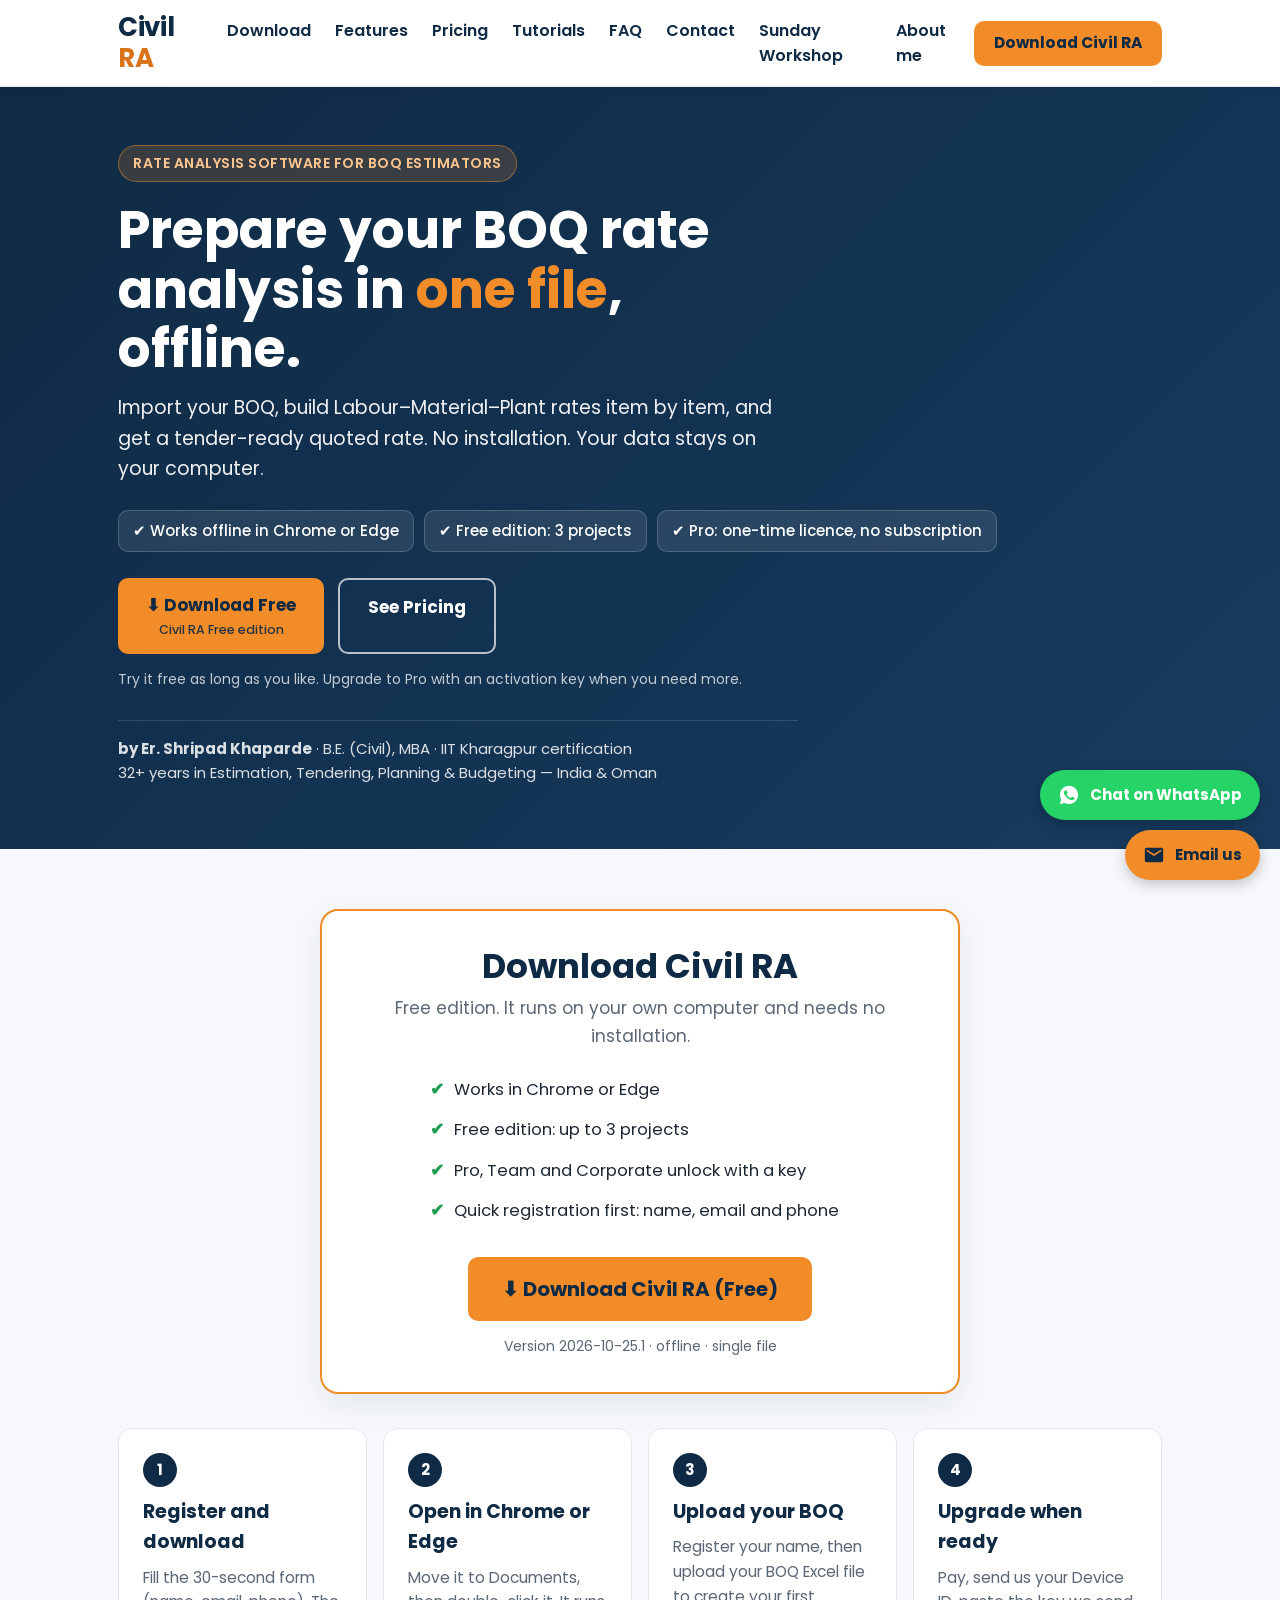
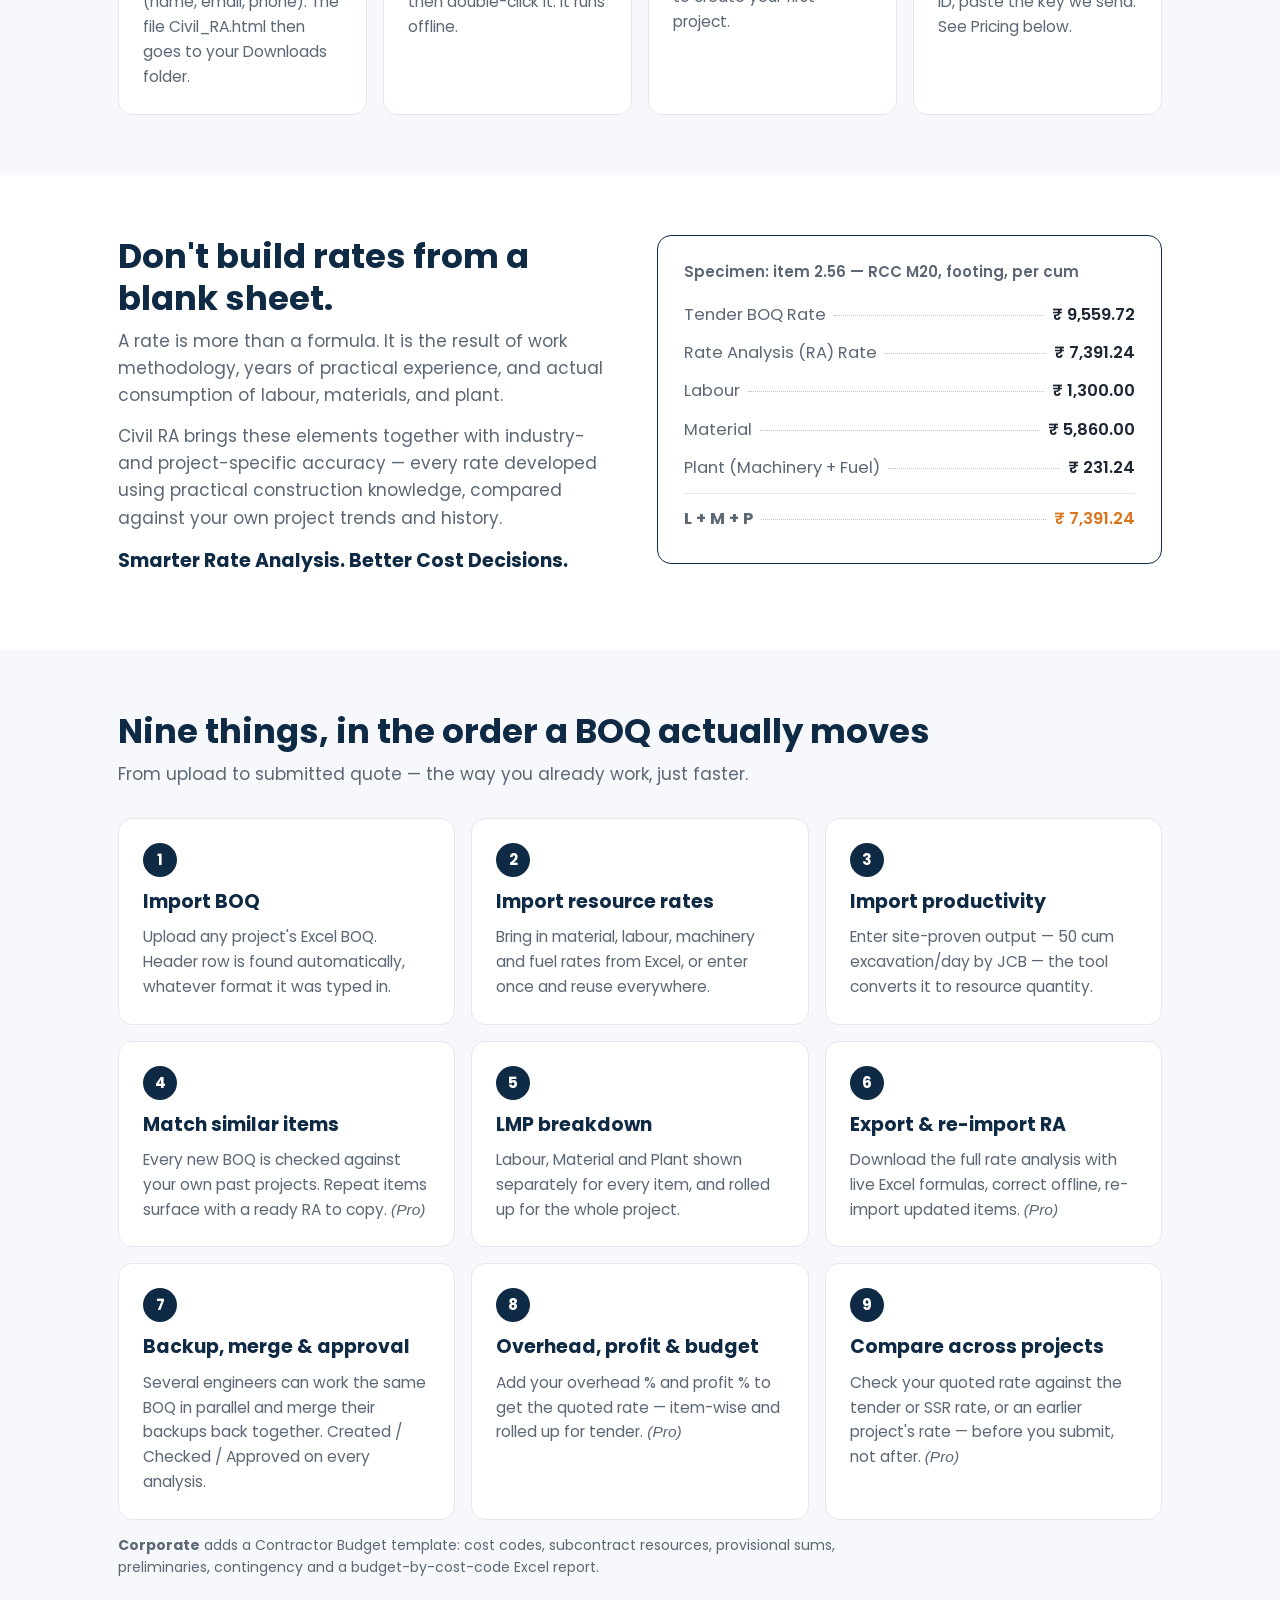
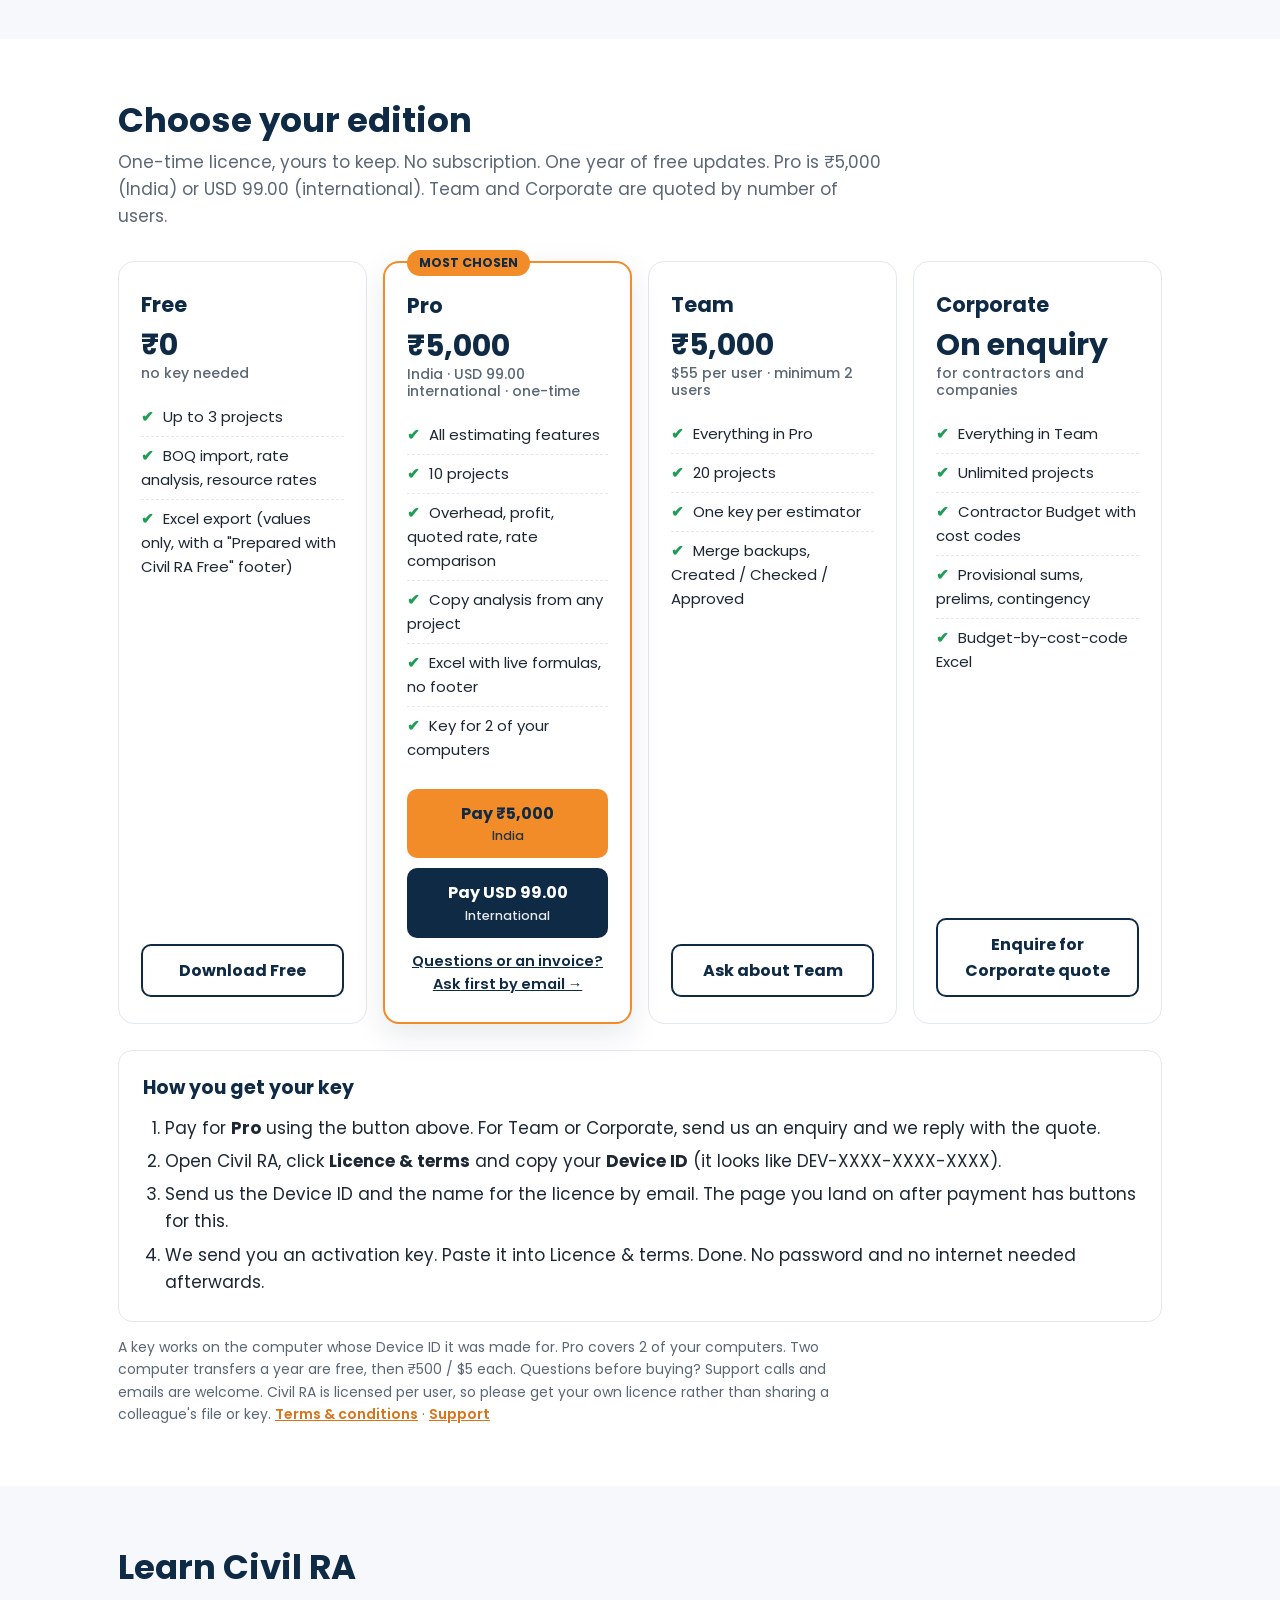
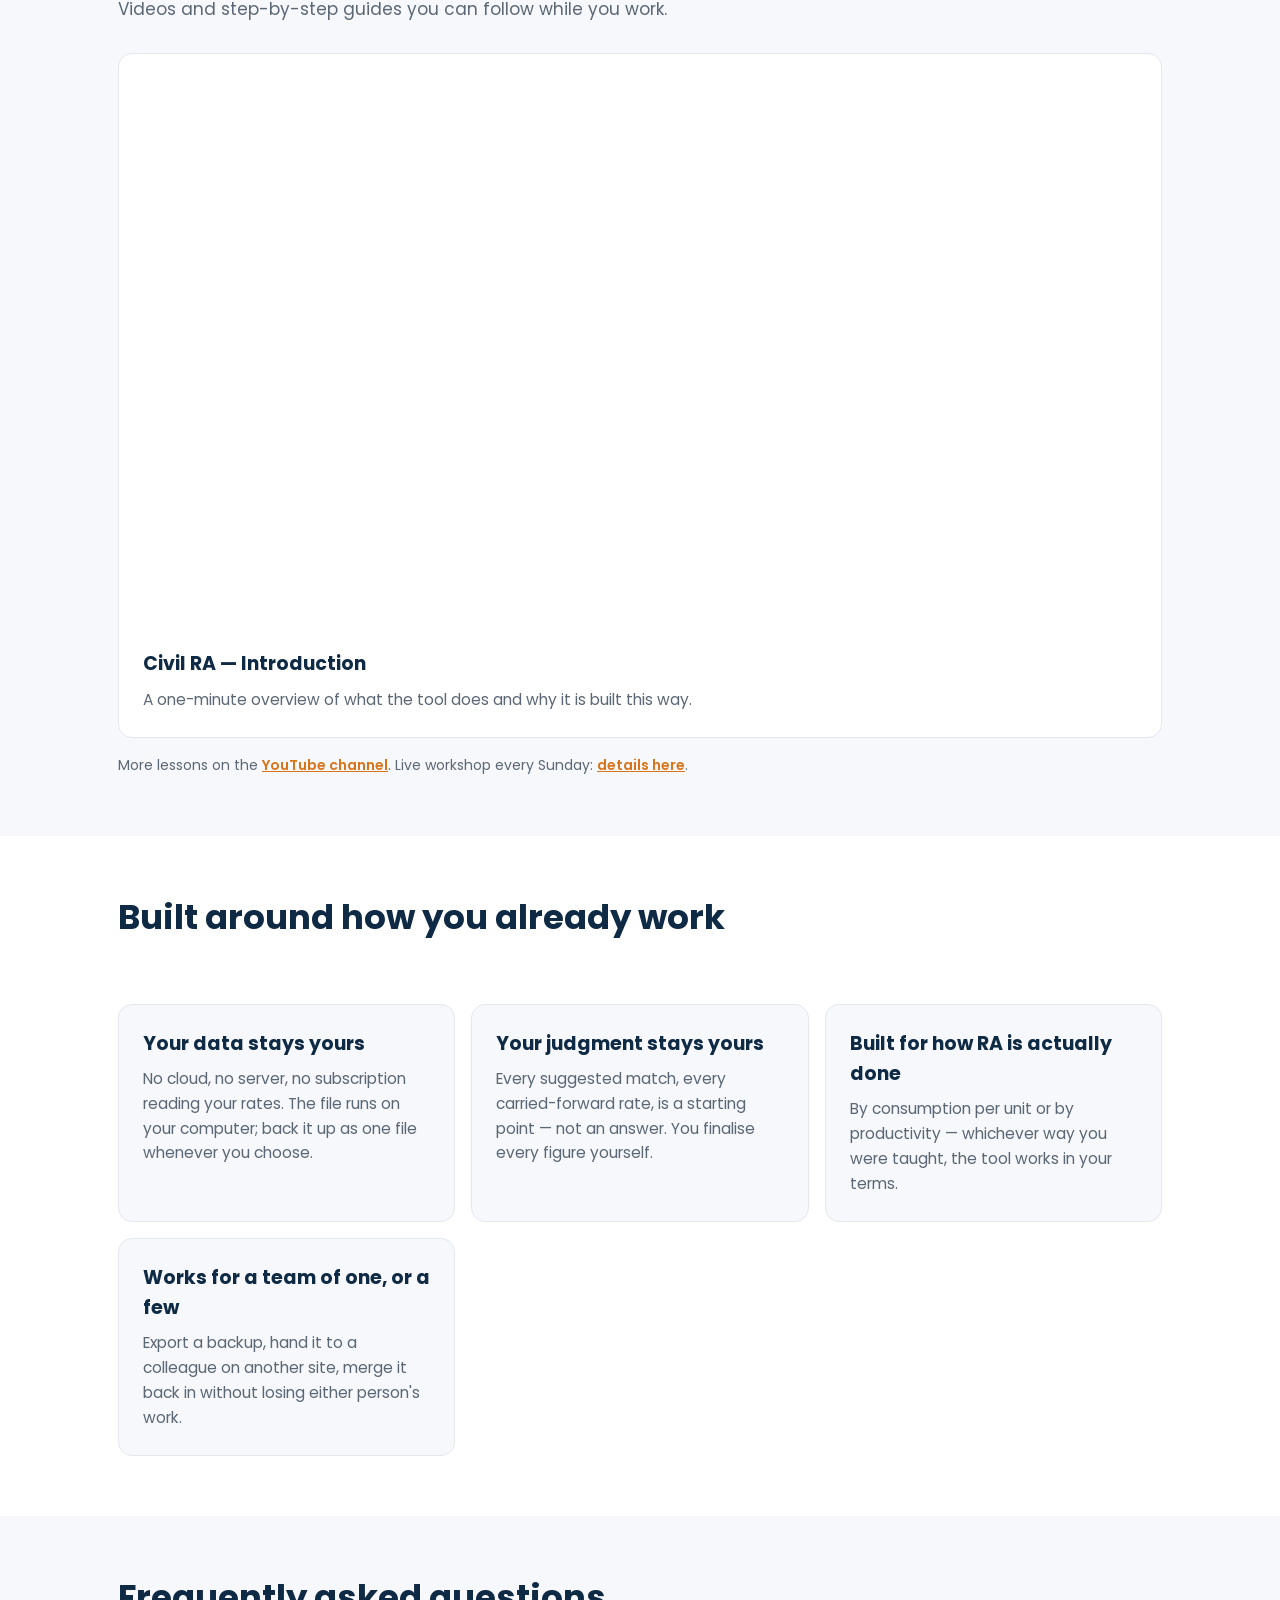
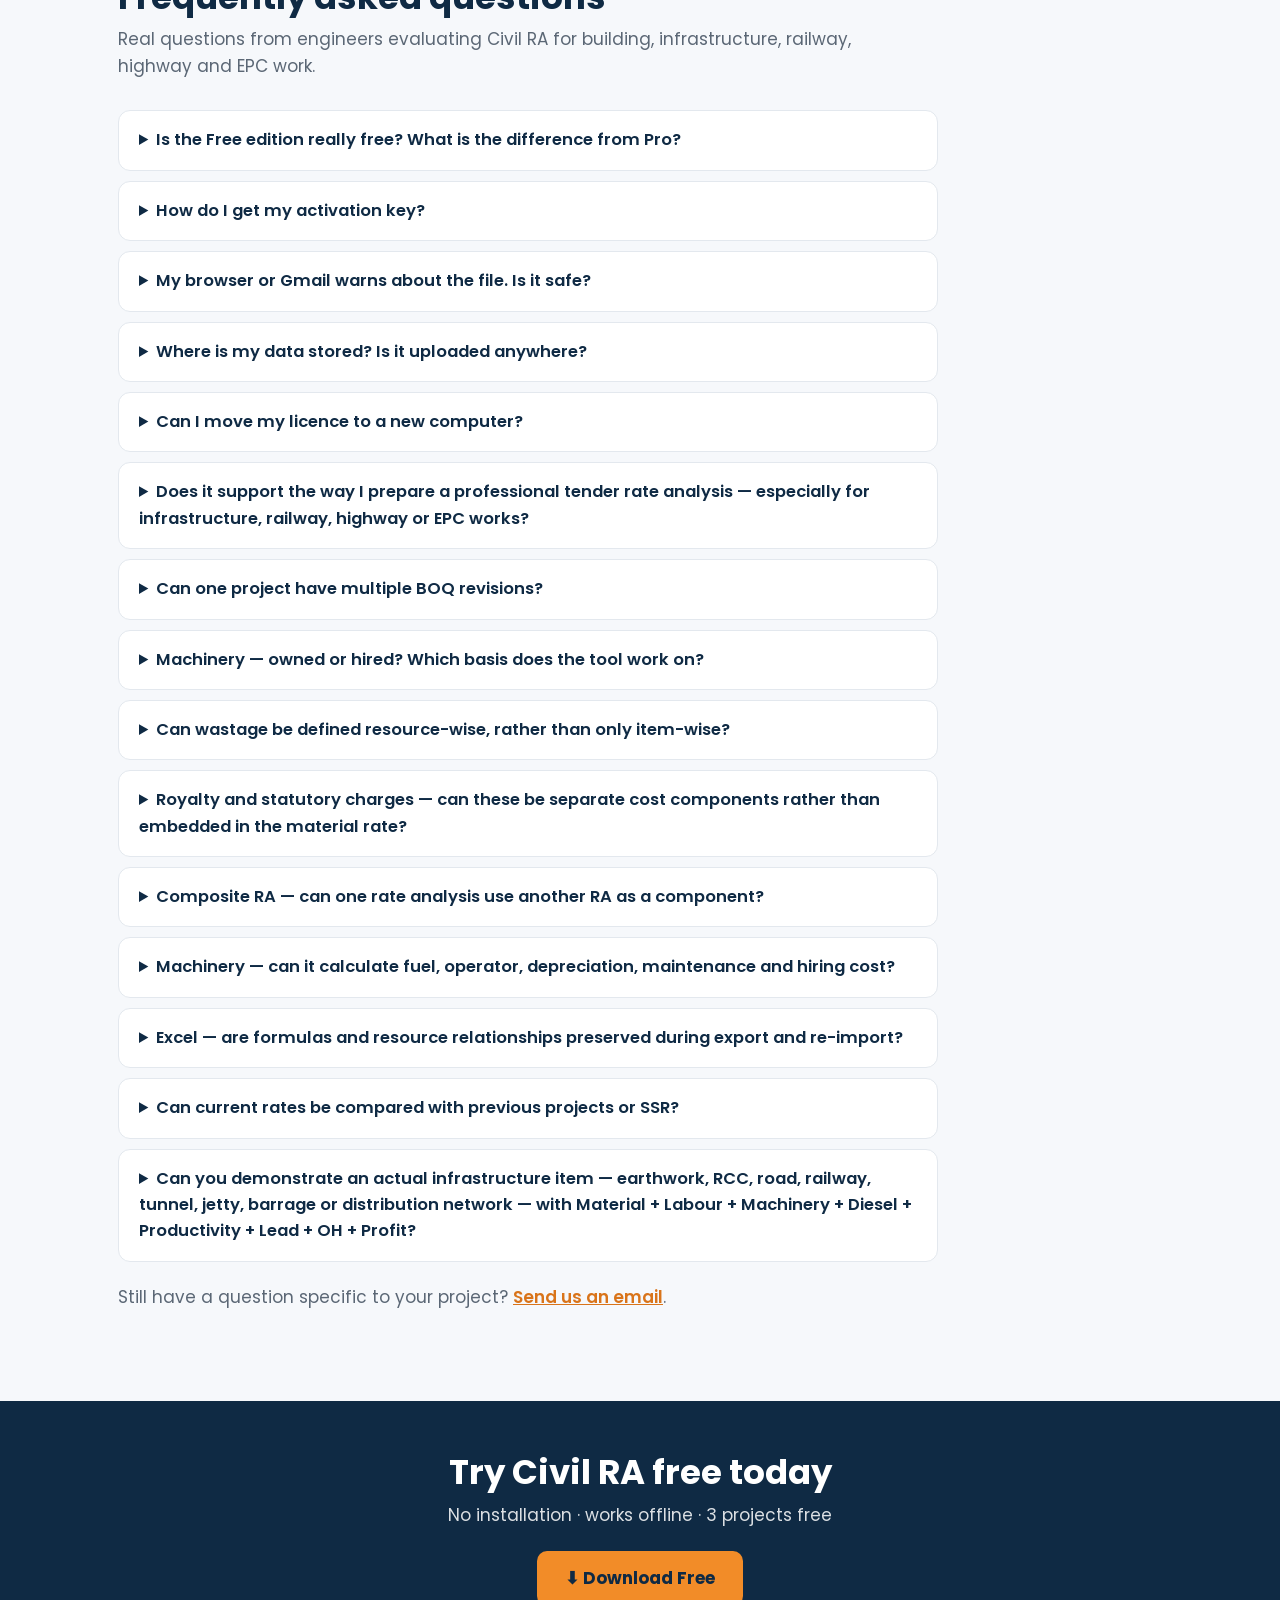
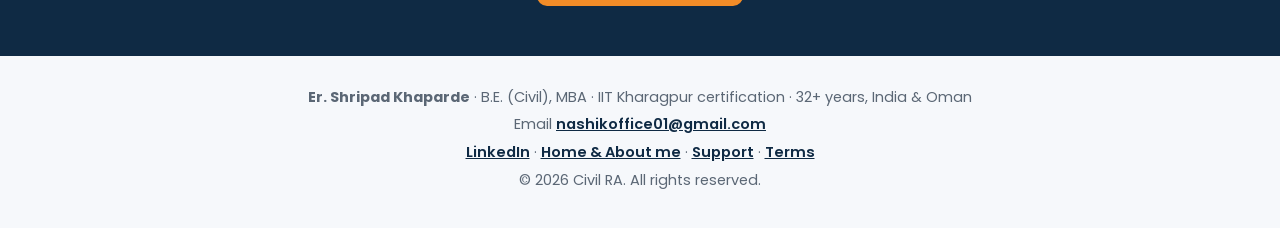
==== commit 0e9b7d2b: "Update index.html" ====
--- a/civilra/index.html
+++ b/civilra/index.html
@@ -21,6 +21,7 @@
       <a href="#tutorials">Tutorials</a>
       <a href="#faq">FAQ</a>
       <a href="#contact">Contact</a>
+      <a href="/webinar.html">Sunday Workshop</a>
       <a href="/">About me</a>
     </nav>
     <a class="btn btn-nav" href="#download">Download Civil RA</a>
@@ -137,8 +138,8 @@
         </ul>
         <a class="btn btn-wide" href="https://payments.cashfree.com/forms/CIVILRA" target="_blank" rel="noopener">Pay ₹5,000<small>India</small></a>
         <!-- REPLACE the link below with your USD 99.00 payment link when ready -->
-        <a class="btn btn-navy btn-wide" href="https://wa.me/919960367890?text=Hi%2C%20I%20want%20to%20buy%20Civil%20RA%20Pro%20(USD%2099.00).%20Please%20send%20the%20payment%20link." target="_blank" rel="noopener">Pay USD 99.00<small>International</small></a>
-        <a href="https://wa.me/919960367890?text=Hi%2C%20I%20have%20a%20question%20about%20Civil%20RA%20Pro" target="_blank" rel="noopener" style="display:block;text-align:center;margin-top:12px;font-size:14.5px;color:var(--navy);font-weight:600">Questions or an invoice? Ask first →</a>
+         <a class="btn btn-navy btn-wide" href="https://www.paypal.com/ncp/payment/ZHWG2MQJP5UGS" target="_blank" rel="noopener">Pay USD 99.00<small>International</small></a>
+        <a href="mailto:nashikoffice01@gmail.com?subject=Civil%20RA%20Pro%20enquiry&amp;body=Name%3A%0ACompany%3A%0ACountry%3A%0ANumber%20of%20users%3A%0AYour%20question%3A%0A" style="display:block;text-align:center;margin-top:12px;font-size:14.5px;color:var(--navy);font-weight:600">Questions or an invoice? Ask first by email →</a>
       </div>
       <div class="ed">
         <h3>Team</h3>
@@ -149,7 +150,7 @@
           <li>One key per estimator</li>
           <li>Merge backups, Created / Checked / Approved</li>
         </ul>
-        <a class="btn btn-outline btn-wide" href="https://wa.me/919960367890?text=Hi%2C%20I%20want%20Civil%20RA%20Team%20licences" target="_blank" rel="noopener">Ask about Team</a>
+        <a class="btn btn-outline btn-wide" href="mailto:nashikoffice01@gmail.com?subject=Civil%20RA%20Team%20enquiry&amp;body=Name%3A%0ACompany%3A%0ACountry%3A%0ANumber%20of%20users%3A%0AYour%20question%3A%0A">Ask about Team</a>
       </div>
       <div class="ed">
         <h3>Corporate</h3>
@@ -161,7 +162,7 @@
           <li>Provisional sums, prelims, contingency</li>
           <li>Budget-by-cost-code Excel</li>
         </ul>
-        <a class="btn btn-outline btn-wide" href="https://wa.me/919960367890?text=Hi%2C%20I%20want%20a%20quote%20for%20Civil%20RA%20Corporate" target="_blank" rel="noopener">Enquire for Corporate quote</a>
+        <a class="btn btn-outline btn-wide" href="mailto:nashikoffice01@gmail.com?subject=Civil%20RA%20Corporate%20enquiry&amp;body=Name%3A%0ACompany%3A%0ACountry%3A%0ANumber%20of%20users%3A%0AYour%20question%3A%0A">Enquire for Corporate quote</a>
       </div>
     </div>
     <div class="after">
@@ -169,7 +170,7 @@
       <ol>
         <li>Pay for <b>Pro</b> using the button above. For Team or Corporate, send us an enquiry and we reply with the quote.</li>
         <li>Open Civil RA, click <b>Licence &amp; terms</b> and copy your <b>Device ID</b> (it looks like DEV-XXXX-XXXX-XXXX).</li>
-        <li>Send us the Device ID and the name for the licence by WhatsApp or email. The page you land on after payment has buttons for this.</li>
+        <li>Send us the Device ID and the name for the licence by email. The page you land on after payment has buttons for this.</li>
         <li>We send you an activation key. Paste it into Licence &amp; terms. Done. No password and no internet needed afterwards.</li>
       </ol>
     </div>
@@ -223,7 +224,7 @@
     <h2>Frequently asked questions</h2>
     <p class="sub">Real questions from engineers evaluating Civil RA for building, infrastructure, railway, highway and EPC work.</p>
     <details><summary>Is the Free edition really free? What is the difference from Pro?</summary><p>Yes. Free has no key, no time limit and allows 3 projects. Free exports are values only and carry a "Prepared with Civil RA Free" footer. Pro adds overhead, profit and quoted rate, copying analyses from any project, rate comparison, Excel with live formulas and 10 projects.</p></details>
-    <details><summary>How do I get my activation key?</summary><p>After you pay for Pro (or after we confirm a Team or Corporate quote), open Licence &amp; terms in the app, copy your Device ID and send it to us by WhatsApp or email. We send you a key to paste into the same screen. The key is checked inside the app, so it also works offline.</p></details>
+    <details><summary>How do I get my activation key?</summary><p>After you pay for Pro (or after we confirm a Team or Corporate quote), open Licence &amp; terms in the app, copy your Device ID and send it to us by email. We send you a key to paste into the same screen. The key is checked inside the app, so it also works offline.</p></details>
     <details><summary>My browser or Gmail warns about the file. Is it safe?</summary><p>Yes. Browsers and email services are cautious about any HTML file that contains a program. Download it only from this website, save it to your Documents folder and open it in Chrome or Edge. That is why we give a download link instead of sending the file by email.</p></details>
     <details><summary>Where is my data stored? Is it uploaded anywhere?</summary><p>Nowhere but your own browser on your own computer. Nothing is uploaded. Use Backup regularly, and always before clearing your browser data or changing computer.</p></details>
     <details><summary>Can I move my licence to a new computer?</summary><p>Yes. Send us the new Device ID and we issue a new key. Two transfers a year are free, then ₹500 or $5 each.</p></details>
@@ -237,7 +238,7 @@
     <details><summary>Excel — are formulas and resource relationships preserved during export and re-import?</summary><p>In Pro, yes. Exported files keep live Excel formulas and resource relationships intact. On re-import, only the items you have actually changed are updated — nothing else is touched. Free exports are values only.</p></details>
     <details><summary>Can current rates be compared with previous projects or SSR?</summary><p>Yes. In Pro you can check a rate against your own past projects, and against the tender or SSR rate in your BOQ, before finalising your quote.</p></details>
     <details><summary>Can you demonstrate an actual infrastructure item — earthwork, RCC, road, railway, tunnel, jetty, barrage or distribution network — with Material + Labour + Machinery + Diesel + Productivity + Lead + OH + Profit?</summary><p>Yes — a sample project backup with worked examples across these categories is included with every licence, so you can see the full breakdown on real infrastructure items from day one.</p></details>
-    <p class="sub" style="margin-top:22px">Still have a question specific to your project? <a href="https://wa.me/919960367890" target="_blank" rel="noopener" style="color:var(--orange-d);font-weight:600">Message us on WhatsApp</a> or use the contact details below.</p>
+    <p class="sub" style="margin-top:22px">Still have a question specific to your project? <a href="mailto:nashikoffice01@gmail.com?subject=Civil%20RA%20question" style="color:var(--orange-d);font-weight:600">Send us an email</a>.</p>
   </div>
 </section>
 
@@ -249,12 +250,11 @@
 
 <footer id="contact">
   <b>Er. Shripad Khaparde</b> · B.E. (Civil), MBA · IIT Kharagpur certification · 32+ years, India &amp; Oman<br>
-  WhatsApp <a href="https://wa.me/919960367890">+91 99603 67890</a> · Email <a href="mailto:nashikoffice01@gmail.com">nashikoffice01@gmail.com</a><br>
+  Email <a href="mailto:nashikoffice01@gmail.com">nashikoffice01@gmail.com</a><br>
   <a href="https://www.linkedin.com/in/shripad-khaparde115268/" target="_blank" rel="noopener">LinkedIn</a> · <a href="/">Home &amp; About me</a> · <a href="/civilra/support.html">Support</a> · <a href="/civilra/terms.html">Terms</a><br>
   © <span id="year"></span> Civil RA. All rights reserved.
 </footer>
 
-<a class="wa-float" href="https://wa.me/919960367890?text=Hi%2C%20I%20have%20a%20question%20about%20Civil%20RA" target="_blank" rel="noopener" aria-label="Chat on WhatsApp"><svg viewBox="0 0 24 24"><path d="M12.04 2C6.58 2 2.13 6.45 2.13 11.91c0 1.75.46 3.45 1.32 4.95L2.05 22l5.25-1.38a9.9 9.9 0 0 0 4.74 1.21h.01c5.46 0 9.91-4.45 9.91-9.91C21.96 6.45 17.5 2 12.04 2zm5.8 14.09c-.24.68-1.4 1.3-1.93 1.38-.5.08-1.12.11-1.81-.11-.42-.13-.95-.31-1.64-.6-2.88-1.24-4.76-4.14-4.9-4.33-.14-.19-1.17-1.56-1.17-2.98s.74-2.11 1-2.4c.26-.29.58-.36.77-.36.19 0 .39 0 .55.01.18.01.42-.07.66.5.24.58.83 2 .9 2.15.07.15.12.32.02.51-.1.19-.15.31-.29.48-.15.17-.31.38-.44.51-.15.15-.3.31-.13.6.17.29.76 1.25 1.63 2.03 1.12 1 2.06 1.31 2.35 1.46.29.15.46.13.63-.08.17-.21.72-.84.91-1.13.19-.29.38-.24.63-.14.26.1 1.65.78 1.93.92.29.15.48.22.55.34.07.13.07.75-.17 1.43z"/></svg><span>Chat on WhatsApp</span></a>
 <div class="sticky"><div style="font-size:14px"><b>Civil RA</b> · Free edition</div><a class="btn" href="#download">⬇ Download Free</a></div>
 <script>document.getElementById("year").textContent = new Date().getFullYear();</script>
 <script>
@@ -273,5 +273,6 @@
     }).join('');
   })();
 </script>
+<div class="contact-float"><a class="cf-wa" href="https://wa.me/919960367890?text=Hello%20Er.%20Shripad%2C%20I%20am%20on%20your%20website." target="_blank" rel="noopener" aria-label="Chat on WhatsApp"><svg viewBox="0 0 24 24"><path d="M12.04 2C6.58 2 2.13 6.45 2.13 11.91c0 1.75.46 3.45 1.32 4.95L2.05 22l5.25-1.38a9.9 9.9 0 0 0 4.74 1.21c5.46 0 9.91-4.45 9.91-9.91S17.5 2 12.04 2zm5.8 14.12c-.25.69-1.45 1.32-2 1.37-.51.05-1 .24-3.37-.7-2.84-1.12-4.65-4.03-4.79-4.22-.14-.19-1.15-1.53-1.15-2.92 0-1.39.73-2.07.99-2.35.26-.28.57-.35.76-.35h.55c.18 0 .42-.07.65.5.25.59.84 2.05.91 2.2.07.15.12.32.02.51-.1.19-.15.31-.29.48-.15.17-.31.37-.44.5-.15.15-.3.31-.13.6.17.29.76 1.25 1.63 2.03 1.12 1 2.06 1.31 2.35 1.46.29.14.46.12.63-.07.17-.2.73-.85.92-1.14.19-.29.39-.24.65-.14.27.1 1.7.8 1.99.95.29.14.48.22.55.34.07.12.07.7-.18 1.39z"/></svg><span>Chat on WhatsApp</span></a><a class="cf-mail" href="mailto:nashikoffice01@gmail.com?subject=Enquiry%20from%20website" aria-label="Email us"><svg viewBox="0 0 24 24"><path d="M20 4H4a2 2 0 0 0-2 2v12a2 2 0 0 0 2 2h16a2 2 0 0 0 2-2V6a2 2 0 0 0-2-2zm0 4-8 5-8-5V6l8 5 8-5v2z"/></svg><span>Email us</span></a></div>
 </body>
 </html>
--- a/site.css
+++ b/site.css
@@ -210,3 +210,12 @@
   .lrow{font-size:15px}
   .about img{width:150px;height:150px}
 }
+
+/* Contact buttons on every page: WhatsApp = quick chat, Email = enquiries */
+.contact-float{position:fixed;right:20px;bottom:20px;z-index:60;display:flex;flex-direction:column;gap:10px;align-items:flex-end}
+.contact-float a{display:flex;align-items:center;gap:10px;text-decoration:none;padding:13px 18px;border-radius:999px;font-weight:700;font-size:15px;box-shadow:0 4px 14px rgba(0,0,0,.22)}
+.contact-float svg{width:22px;height:22px;fill:currentColor;flex-shrink:0}
+.cf-wa{background:#25D366;color:#fff}.cf-wa:hover{background:#1ebe5b}
+.cf-mail{background:var(--orange);color:var(--navy)}.cf-mail:hover{background:var(--orange-d);color:#fff}
+@media(max-width:640px){.contact-float{bottom:14px;right:14px}.contact-float a{padding:14px}.contact-float a span{display:none}
+ body.has-sticky .contact-float{bottom:82px}}
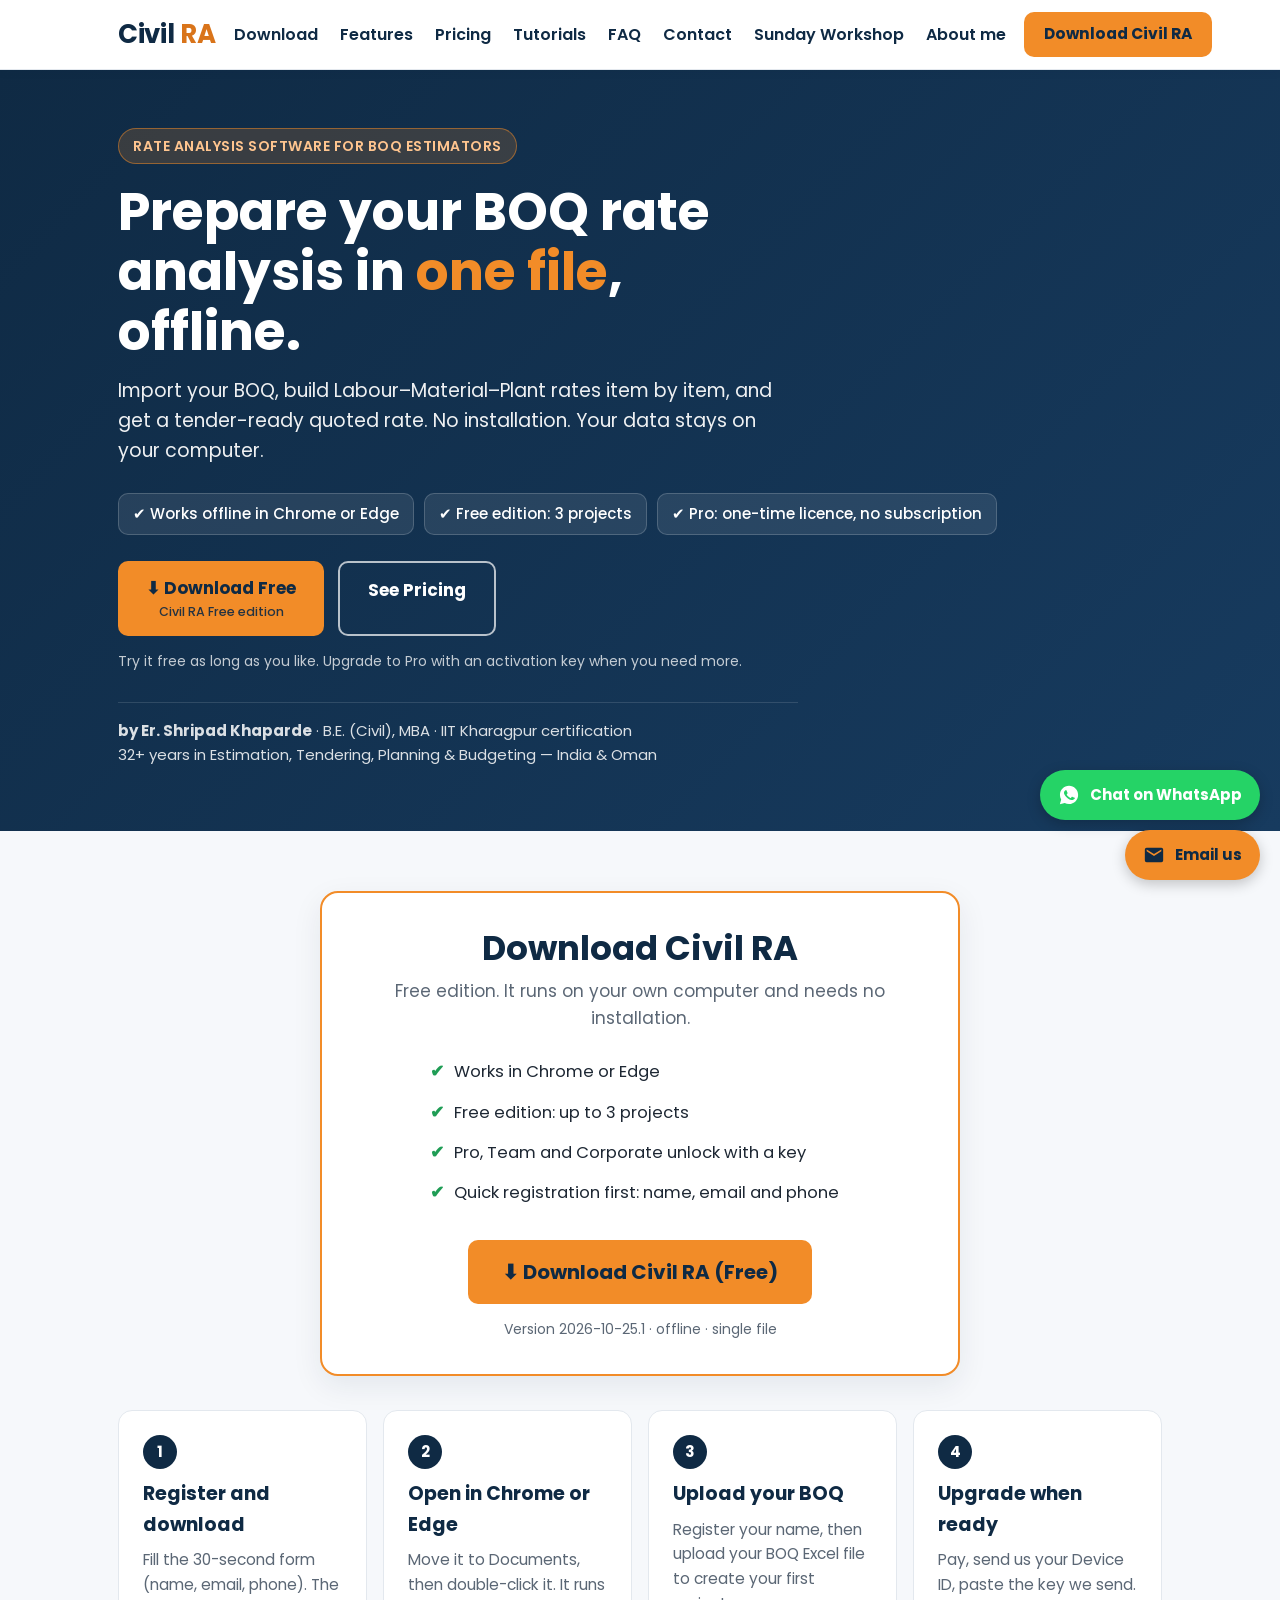
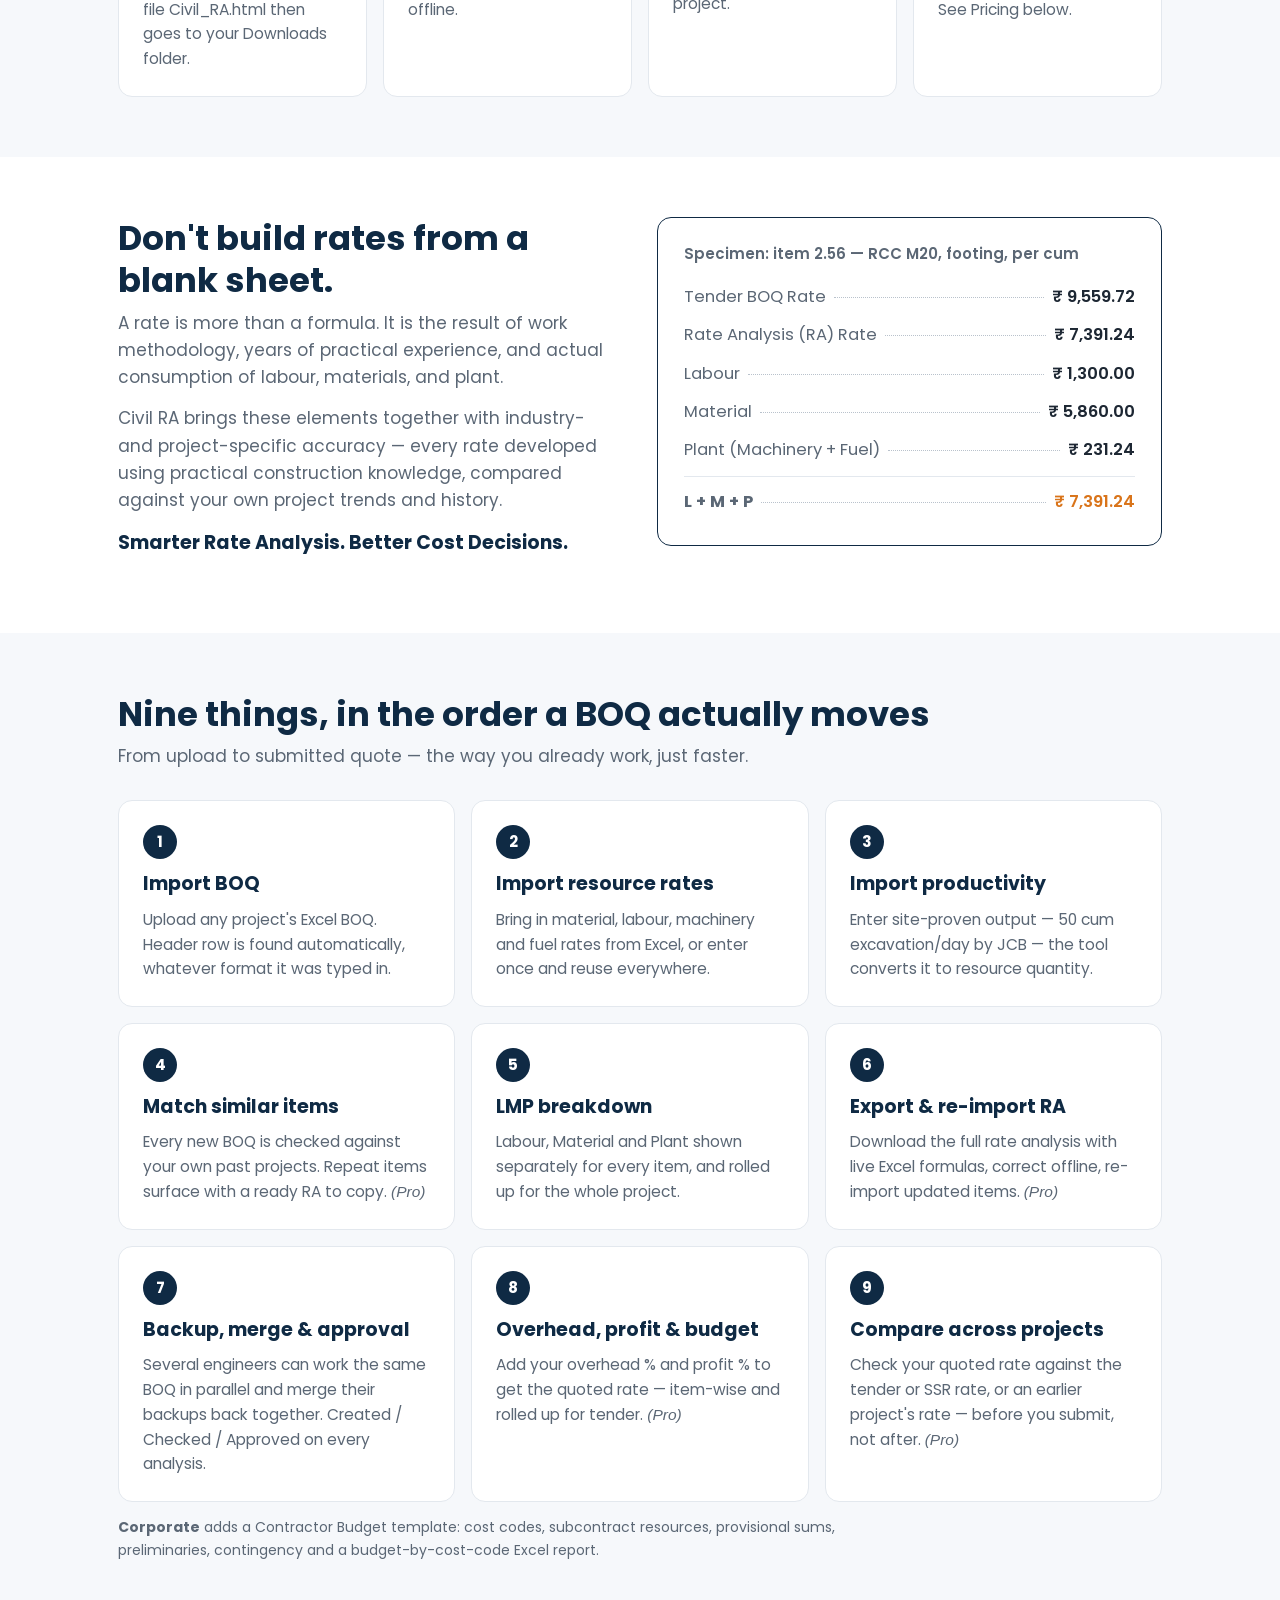
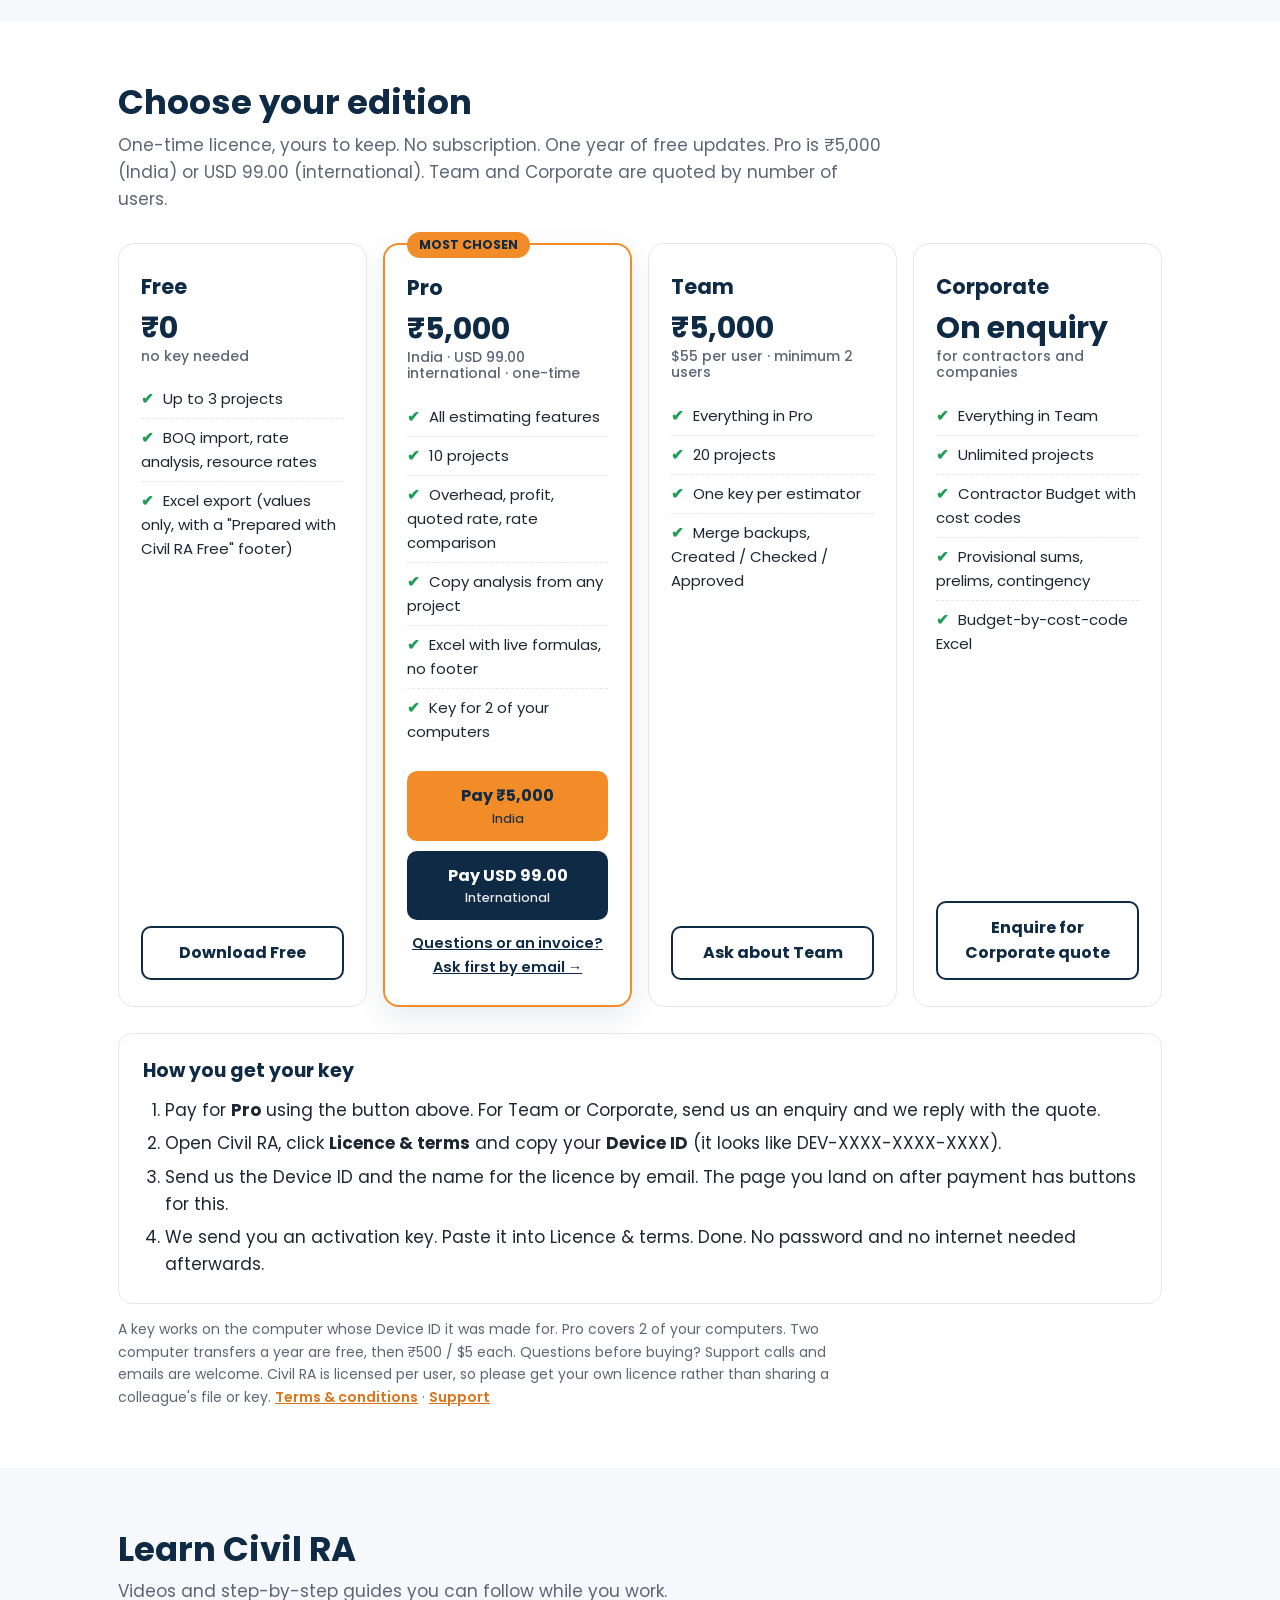
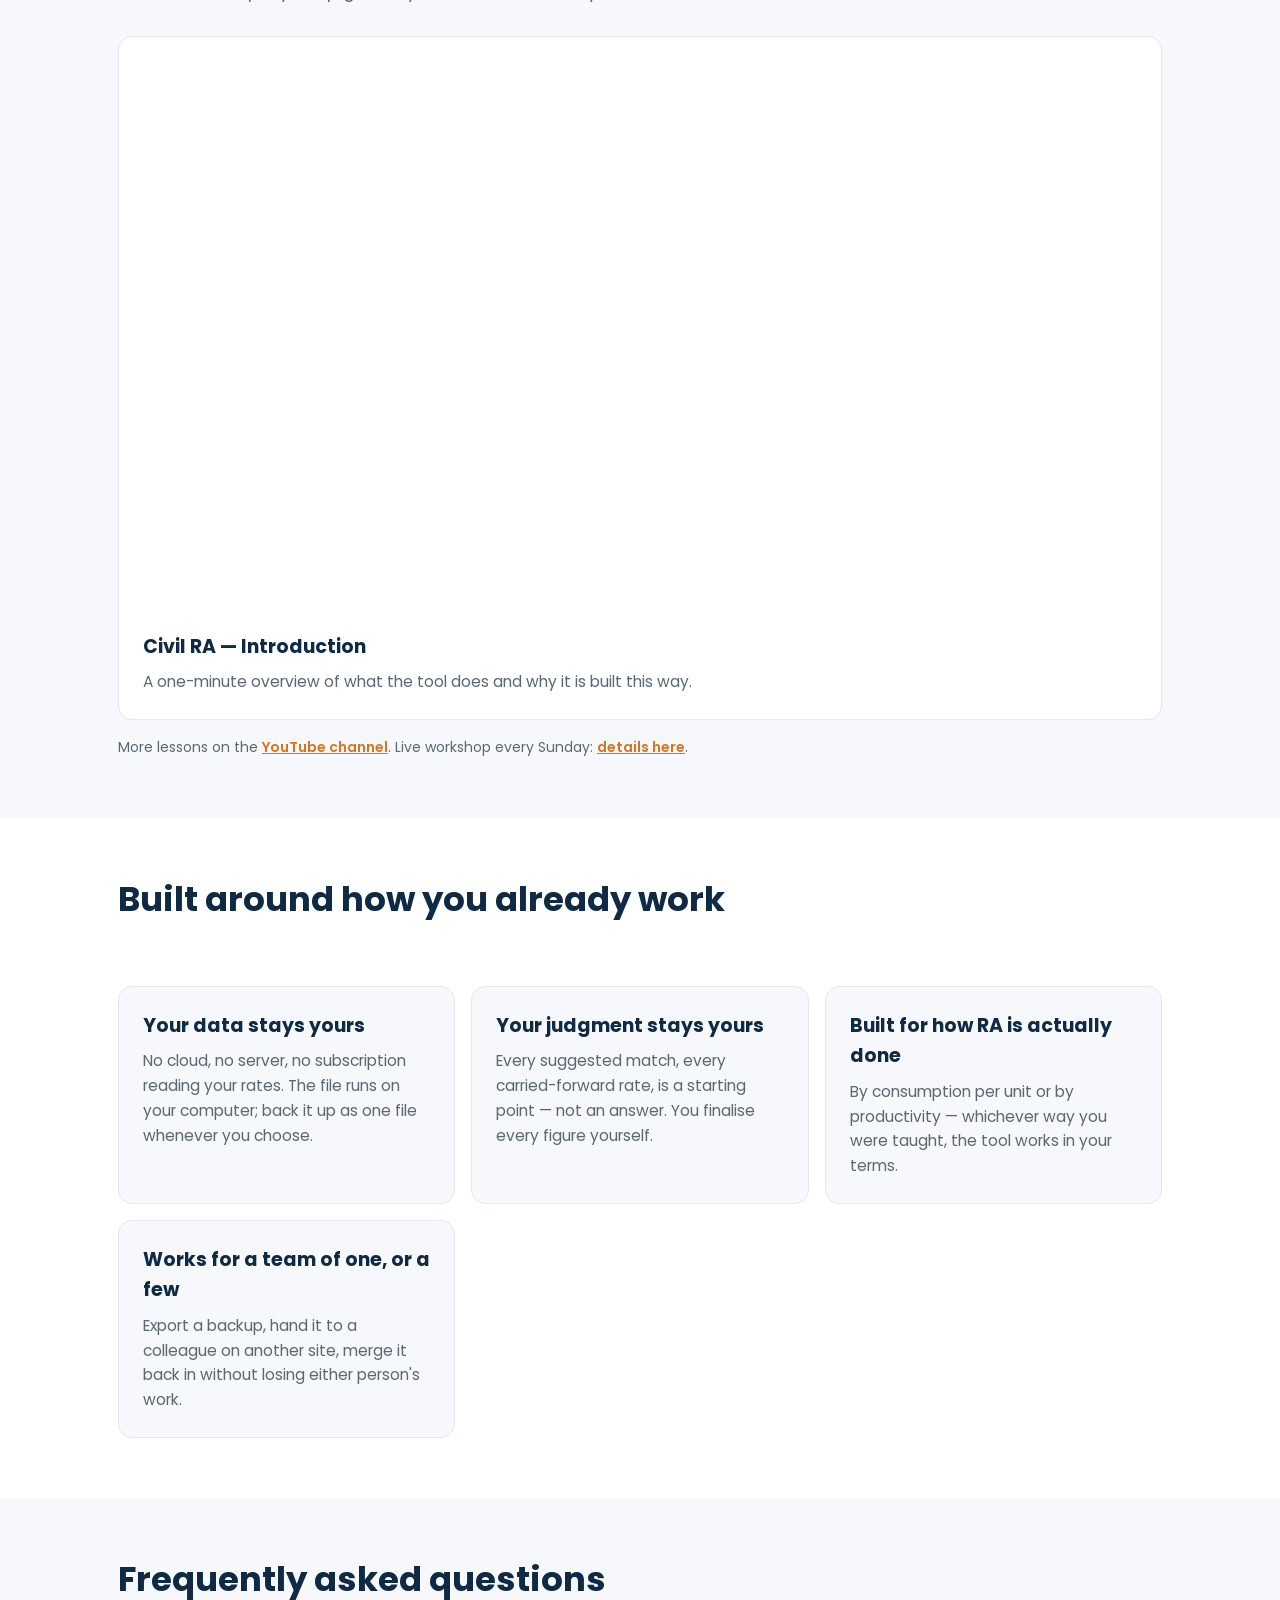
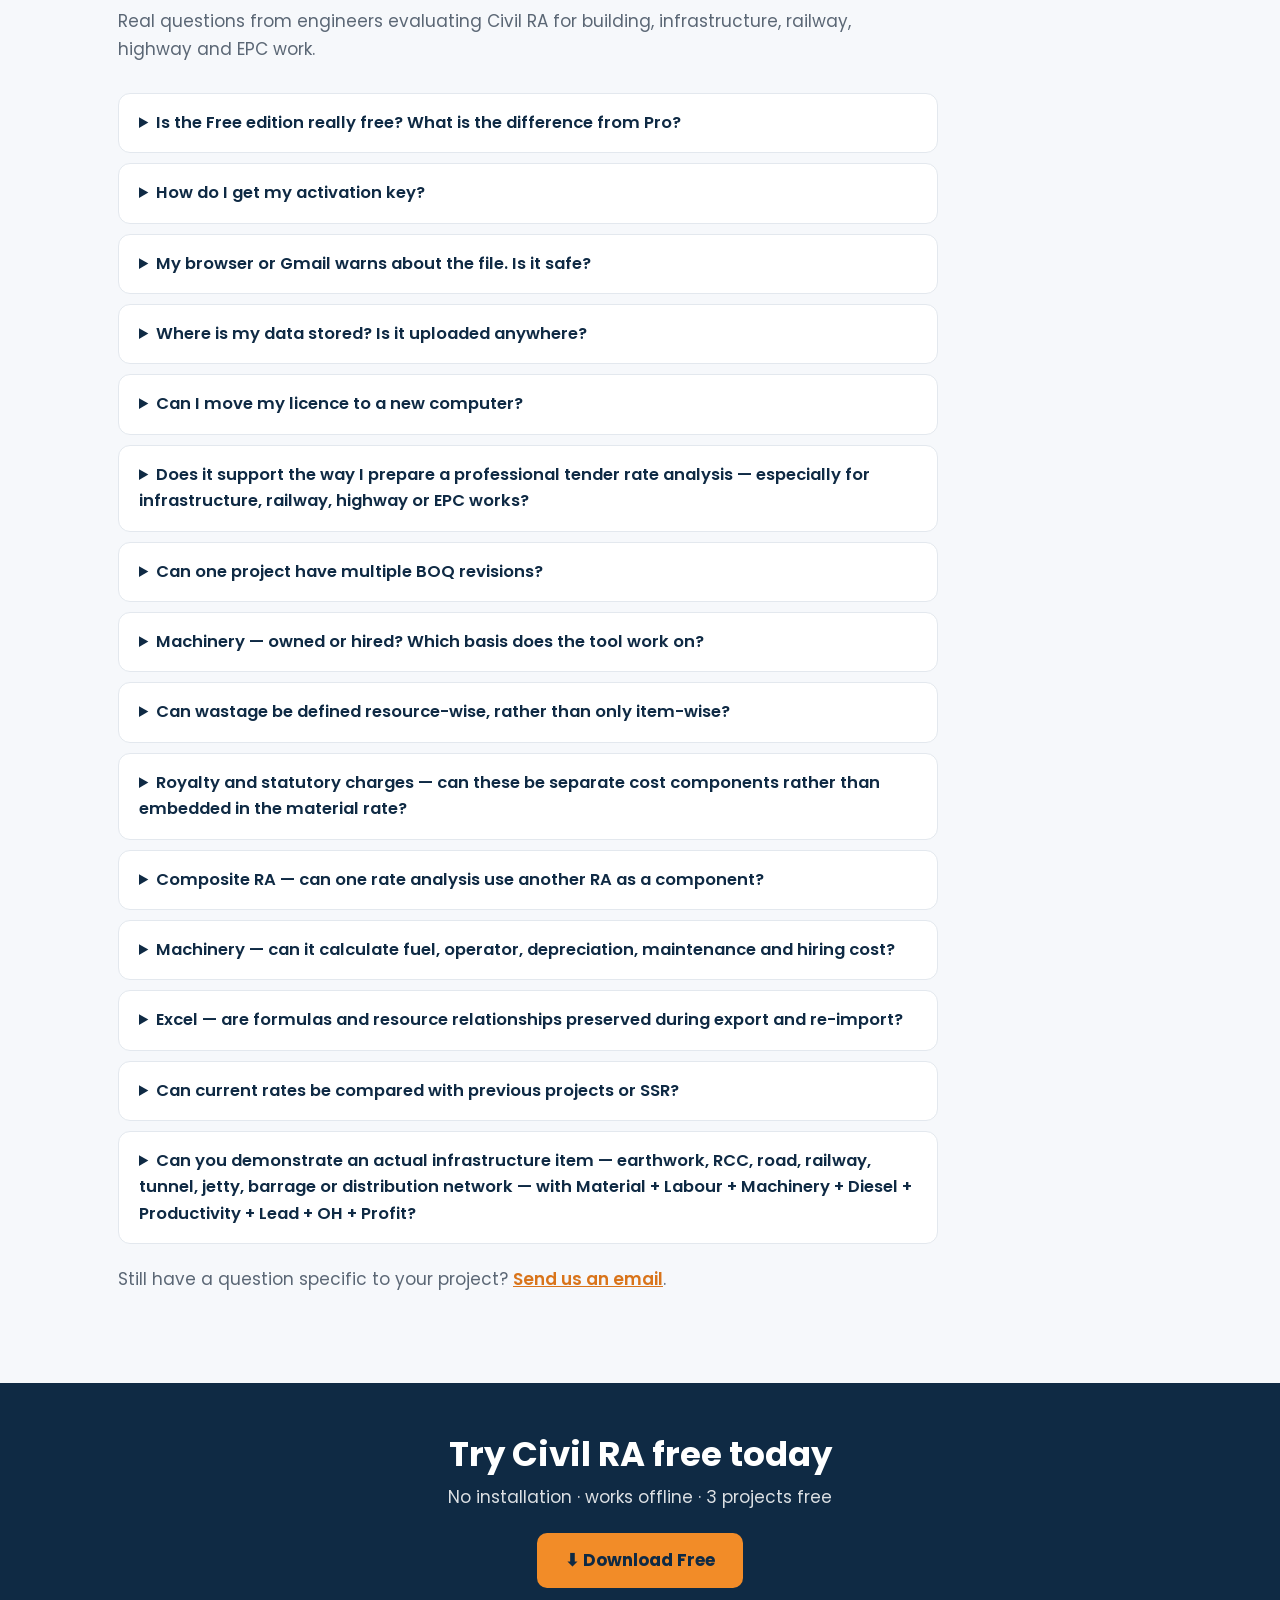
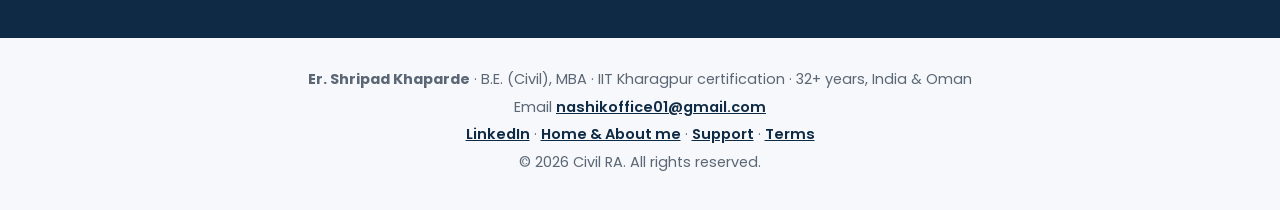
==== commit 89f59b00: "Update index.html" ====
--- a/civilra/index.html
+++ b/civilra/index.html
@@ -274,5 +274,45 @@
   })();
 </script>
 <div class="contact-float"><a class="cf-wa" href="https://wa.me/919960367890?text=Hello%20Er.%20Shripad%2C%20I%20am%20on%20your%20website." target="_blank" rel="noopener" aria-label="Chat on WhatsApp"><svg viewBox="0 0 24 24"><path d="M12.04 2C6.58 2 2.13 6.45 2.13 11.91c0 1.75.46 3.45 1.32 4.95L2.05 22l5.25-1.38a9.9 9.9 0 0 0 4.74 1.21c5.46 0 9.91-4.45 9.91-9.91S17.5 2 12.04 2zm5.8 14.12c-.25.69-1.45 1.32-2 1.37-.51.05-1 .24-3.37-.7-2.84-1.12-4.65-4.03-4.79-4.22-.14-.19-1.15-1.53-1.15-2.92 0-1.39.73-2.07.99-2.35.26-.28.57-.35.76-.35h.55c.18 0 .42-.07.65.5.25.59.84 2.05.91 2.2.07.15.12.32.02.51-.1.19-.15.31-.29.48-.15.17-.31.37-.44.5-.15.15-.3.31-.13.6.17.29.76 1.25 1.63 2.03 1.12 1 2.06 1.31 2.35 1.46.29.14.46.12.63-.07.17-.2.73-.85.92-1.14.19-.29.39-.24.65-.14.27.1 1.7.8 1.99.95.29.14.48.22.55.34.07.12.07.7-.18 1.39z"/></svg><span>Chat on WhatsApp</span></a><a class="cf-mail" href="mailto:nashikoffice01@gmail.com?subject=Enquiry%20from%20website" aria-label="Email us"><svg viewBox="0 0 24 24"><path d="M20 4H4a2 2 0 0 0-2 2v12a2 2 0 0 0 2 2h16a2 2 0 0 0 2-2V6a2 2 0 0 0-2-2zm0 4-8 5-8-5V6l8 5 8-5v2z"/></svg><span>Email us</span></a></div>
+<style>
+#mp-bg{position:fixed;inset:0;background:rgba(15,42,68,.6);z-index:200;display:none;align-items:center;justify-content:center;padding:16px}
+#mp-box{background:#fff;border-radius:14px;max-width:380px;width:100%;padding:22px;font-family:Poppins,Arial,sans-serif;box-shadow:0 10px 40px rgba(0,0,0,.35)}
+#mp-box h3{margin:0 0 4px;font-size:19px;color:#0f2a44}
+#mp-box p{margin:0 0 14px;font-size:14.5px;color:#4a5b6c}
+#mp-box a,#mp-box button{display:block;width:100%;box-sizing:border-box;text-align:center;padding:12px;margin-top:9px;border-radius:9px;font:600 15.5px Poppins,Arial,sans-serif;text-decoration:none;cursor:pointer;border:2px solid #0f2a44;background:#fff;color:#0f2a44}
+#mp-box a.pri{background:#f28c28;border-color:#f28c28}
+#mp-box input{display:block;width:100%;box-sizing:border-box;padding:11px;margin-top:6px;border:2px solid #cfd8e3;border-radius:9px;font:500 15px Poppins,Arial,sans-serif}
+#mp-box label{display:block;margin-top:12px;font-size:13.5px;color:#4a5b6c;font-weight:600}
+#mp-box button.cl{border:0;color:#6b7a89;font-weight:500}
+</style>
+<div id="mp-bg"><div id="mp-box" role="dialog" aria-label="Send email"><h3>Send us an email</h3><p>Choose how you want to write to <b id="mp-a"></b></p>
+<label for="mp-cc">CC a copy to (optional), e.g. your manager</label><input id="mp-cc" type="email" placeholder="manager@company.com" autocomplete="off">
+<a class="pri" id="mp-g" target="_blank" rel="noopener">Open Gmail</a><a id="mp-o" target="_blank" rel="noopener">Open Outlook</a><a id="mp-d">Use my computer's mail app</a><button id="mp-c">Copy email address</button><button class="cl" id="mp-x">Close</button></div></div>
+<script>
+(function(){
+  var bg=document.getElementById('mp-bg'), cur={};
+  function build(){var cc=encodeURIComponent((document.getElementById('mp-cc').value||'').trim()), x=cc?'&cc='+cc:'';
+    document.getElementById('mp-g').href='https://mail.google.com/mail/?view=cm&fs=1&to='+cur.to+'&su='+cur.su+'&body='+cur.bd+x;
+    document.getElementById('mp-o').href='https://outlook.live.com/mail/0/deeplink/compose?to='+cur.to+'&subject='+cur.su+'&body='+cur.bd+x;
+    document.getElementById('mp-d').href='mailto:'+cur.to+'?subject='+cur.su+'&body='+cur.bd+x;}
+  document.getElementById('mp-cc').addEventListener('input',build);
+  if(/Android|iPhone|iPad|iPod|Mobile/i.test(navigator.userAgent)) return;
+  document.addEventListener('click',function(e){
+    var a=e.target.closest&&e.target.closest('a[href^="mailto:"]'); if(!a) return;
+    e.preventDefault();
+    var h=a.getAttribute('href').replace(/&amp;/g,'&'), q=h.indexOf('?'), to=h.slice(7,q<0?undefined:q), p={};
+    if(q>=0) h.slice(q+1).split('&').forEach(function(kv){var i=kv.indexOf('=');p[kv.slice(0,i)]=decodeURIComponent(kv.slice(i+1));});
+    cur={to:to,su:encodeURIComponent(p.subject||''),bd:encodeURIComponent(p.body||'')};
+    document.getElementById('mp-a').textContent=to;
+    document.getElementById('mp-c').textContent='Copy email address';
+    build();
+    bg.style.display='flex';
+  });
+  document.getElementById('mp-x').onclick=function(){bg.style.display='none'};
+  bg.addEventListener('click',function(e){if(e.target===bg)bg.style.display='none'});
+  document.getElementById('mp-c').onclick=function(){var b=this,t=document.getElementById('mp-a').textContent;
+    (navigator.clipboard?navigator.clipboard.writeText(t):Promise.reject()).then(function(){b.textContent='Copied: '+t},function(){b.textContent=t+' (copy manually)'});};
+})();
+</script>
 </body>
 </html>
--- a/site.css
+++ b/site.css
@@ -14,12 +14,12 @@
 /* ---------- Nav ---------- */
 header.nav{position:sticky;top:0;z-index:50;background:#fff;border-bottom:1px solid var(--line);box-shadow:0 2px 10px rgba(15,42,68,.05)}
 .nav-inner{max-width:1080px;margin:0 auto;padding:12px 18px;display:flex;align-items:center;justify-content:space-between;gap:18px}
-.brand{font-weight:700;font-size:26px;color:var(--navy);text-decoration:none;letter-spacing:-.3px;line-height:1.2}
+.brand{font-weight:700;font-size:26px;color:var(--navy);text-decoration:none;letter-spacing:-.3px;line-height:1.2;white-space:nowrap}
 .brand span{color:var(--orange-d)}
 .brand small{display:block;font-size:13px;font-weight:600;color:var(--muted);letter-spacing:0}
-.brand.person{font-size:22px}
-.nav-links{display:flex;gap:24px;font-size:16px;font-weight:600;color:var(--navy)}
-.nav-links a{text-decoration:none}
+.brand.person{font-size:22px;white-space:normal}
+.nav-links{display:flex;gap:22px;font-size:16px;font-weight:600;color:var(--navy)}
+.nav-links a{text-decoration:none;white-space:nowrap}
 .nav-links a:hover{color:var(--orange-d)}
 .back{font-weight:600;color:var(--navy);text-decoration:none;font-size:15.5px}
 .back:hover{color:var(--orange-d)}
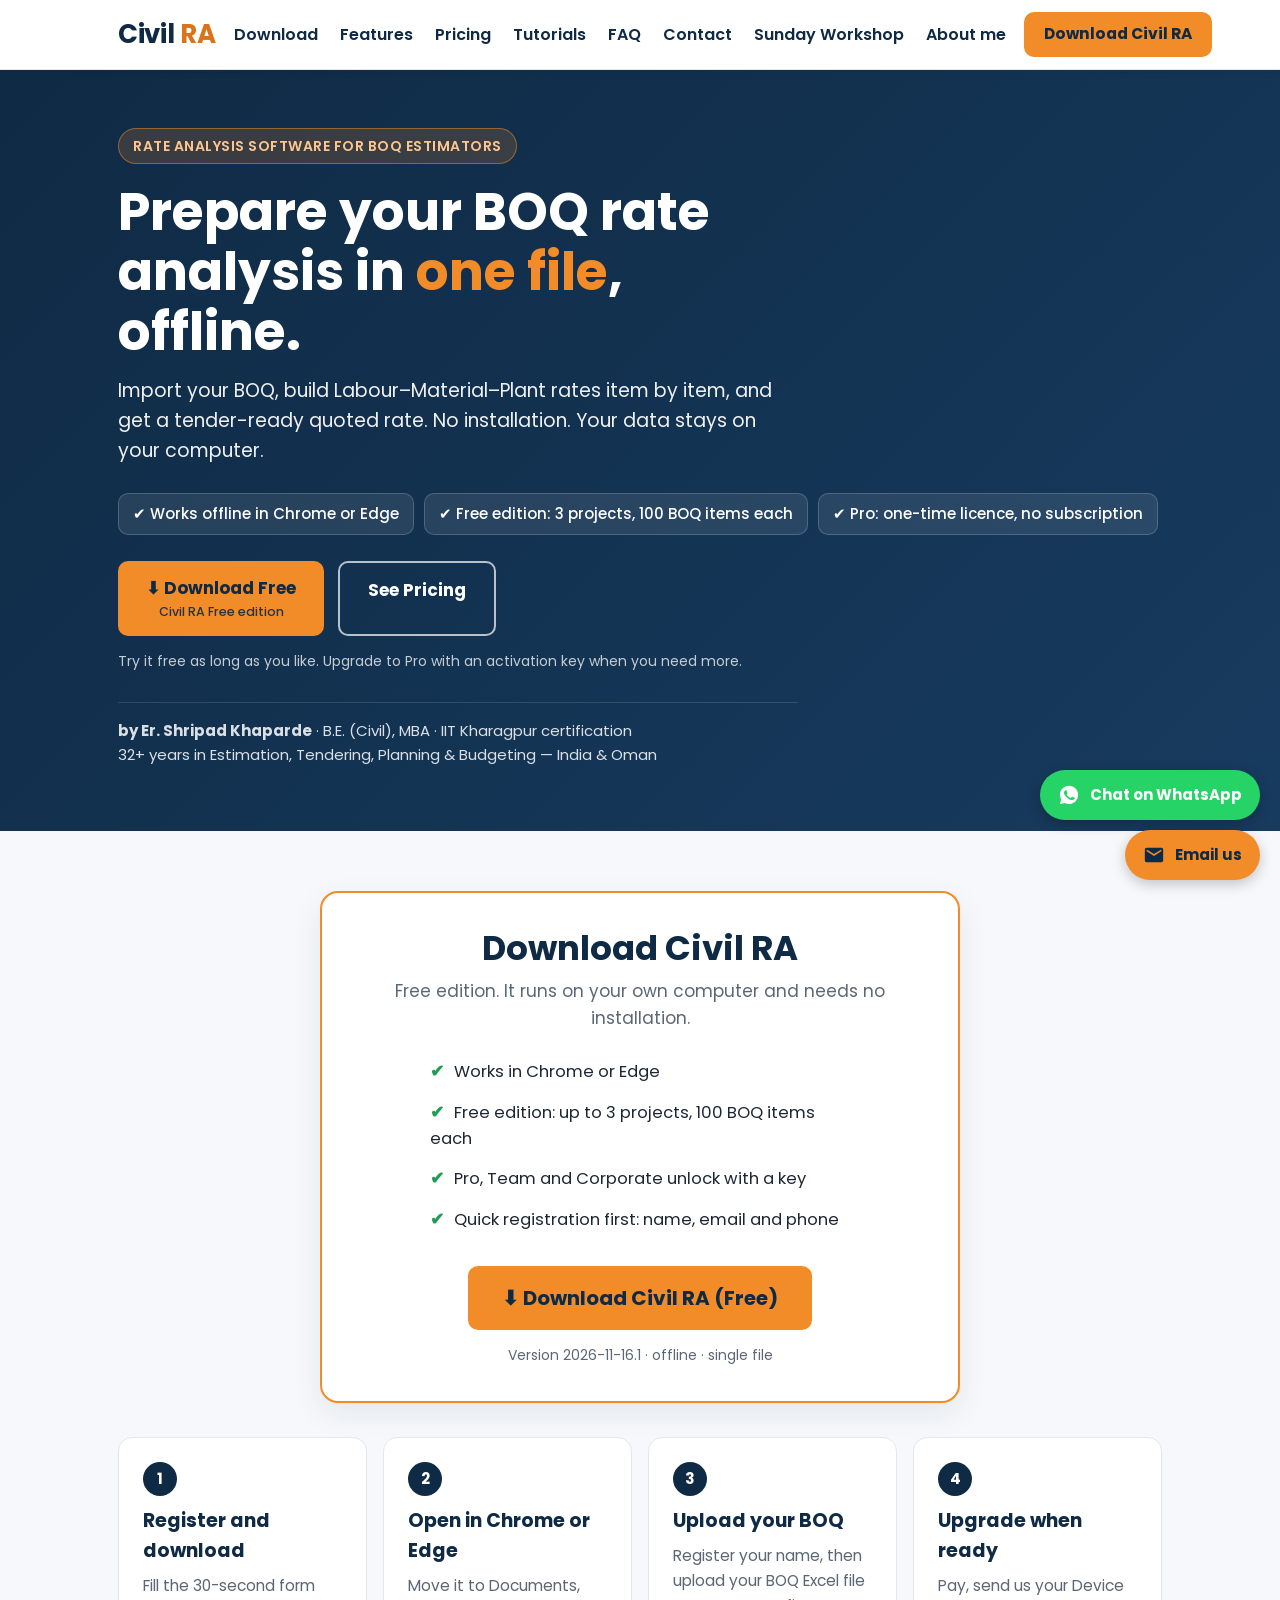
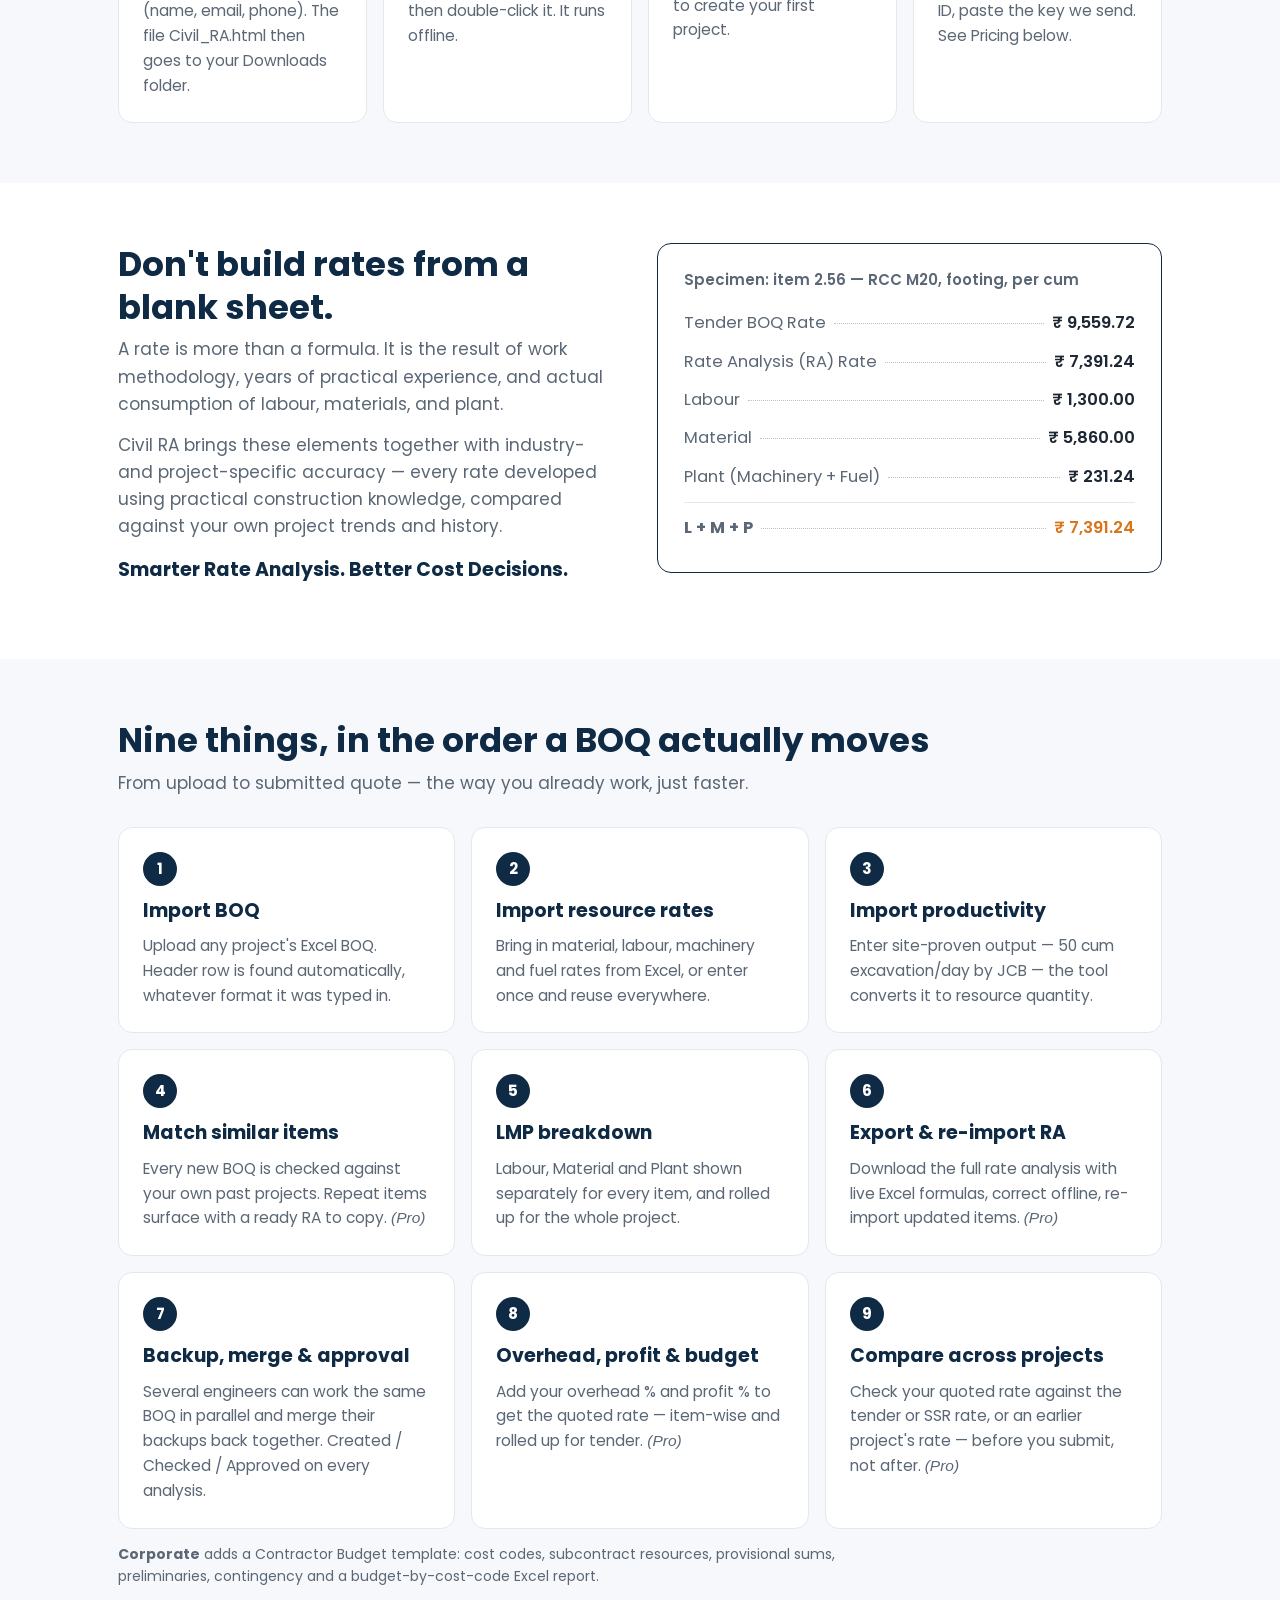
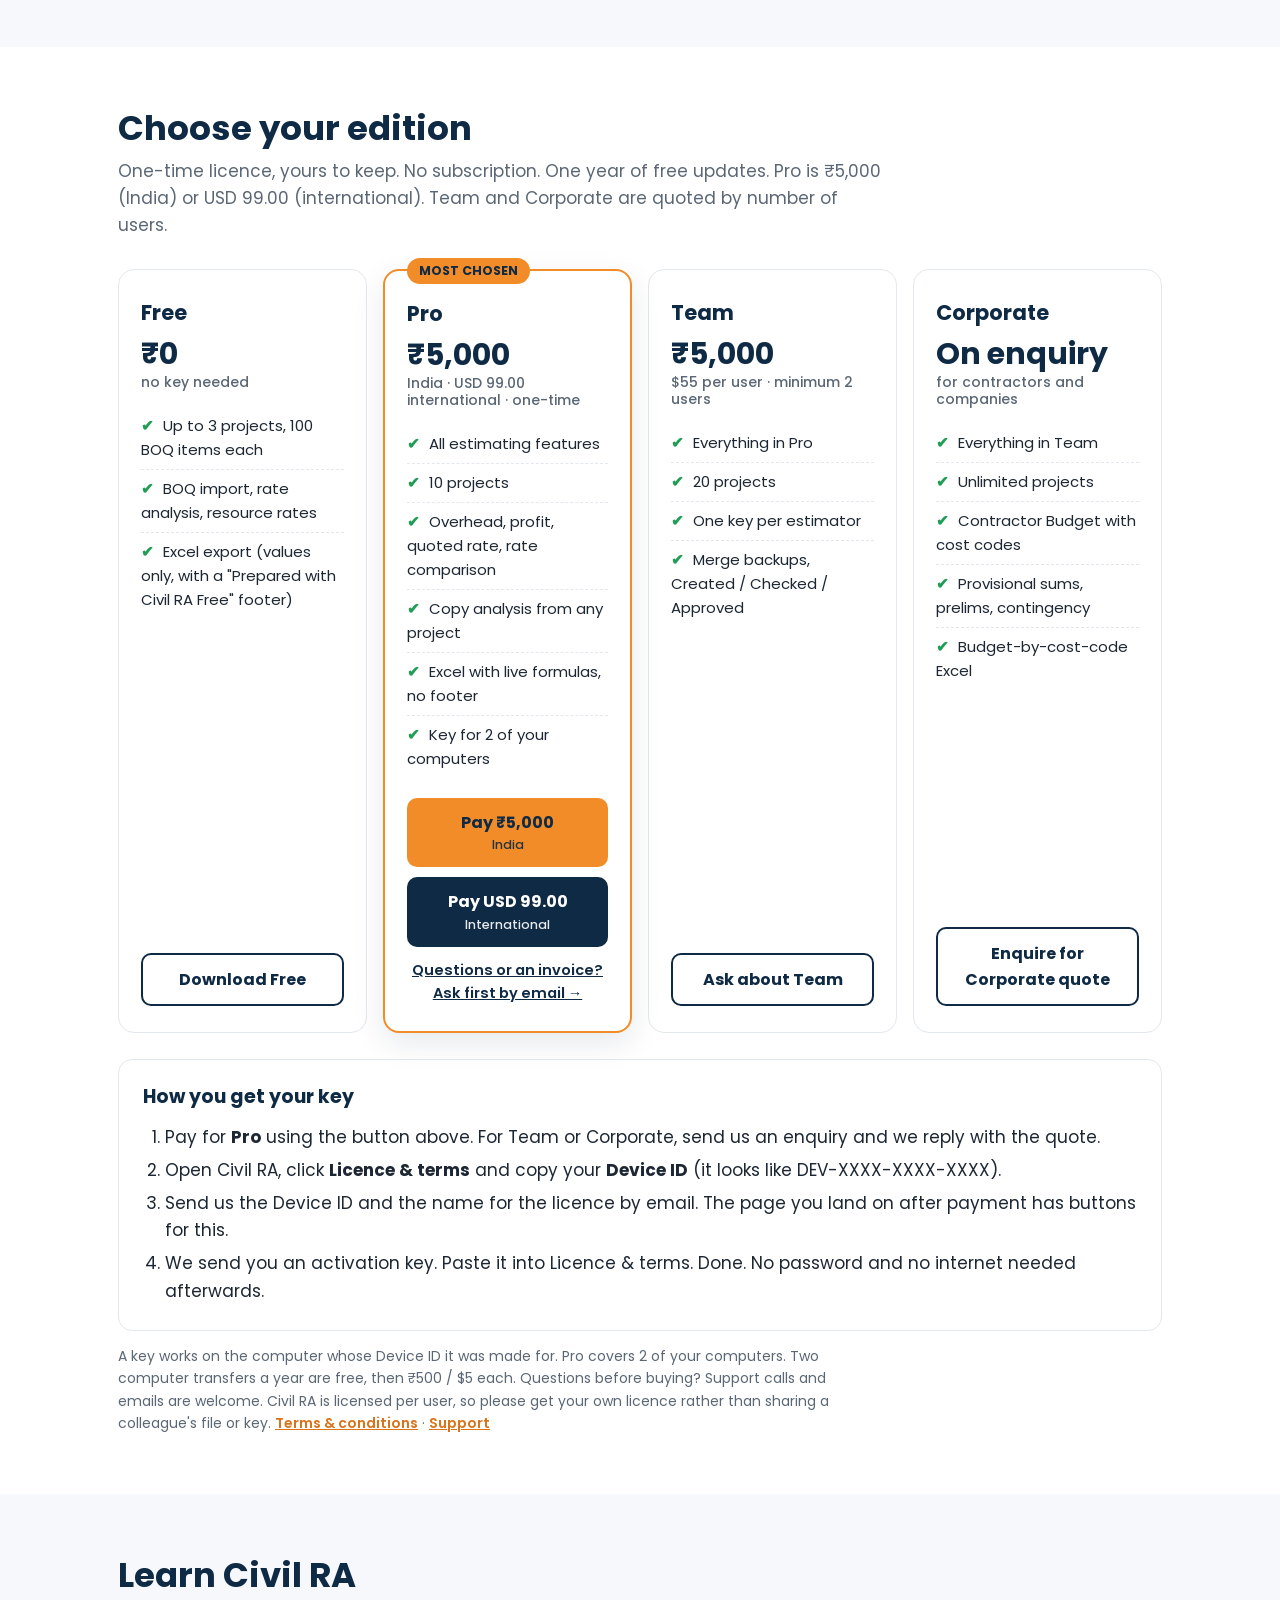
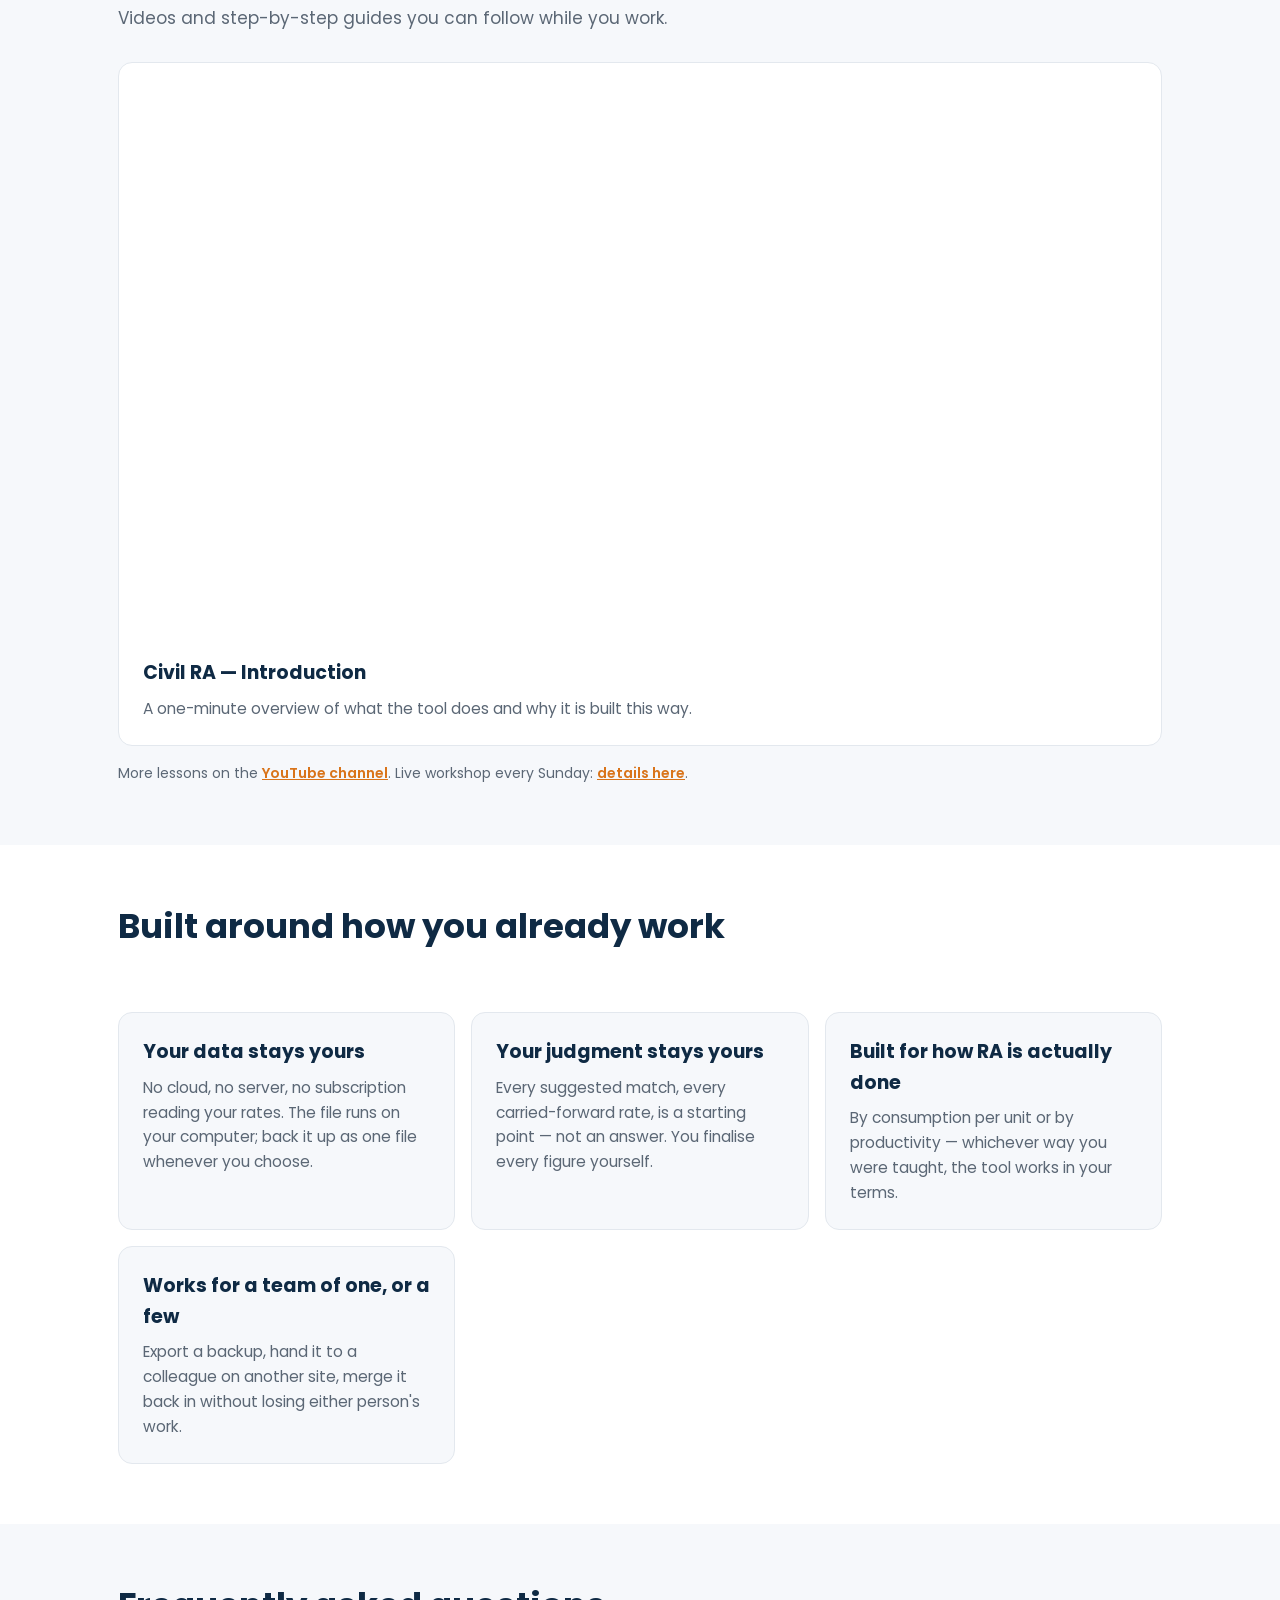
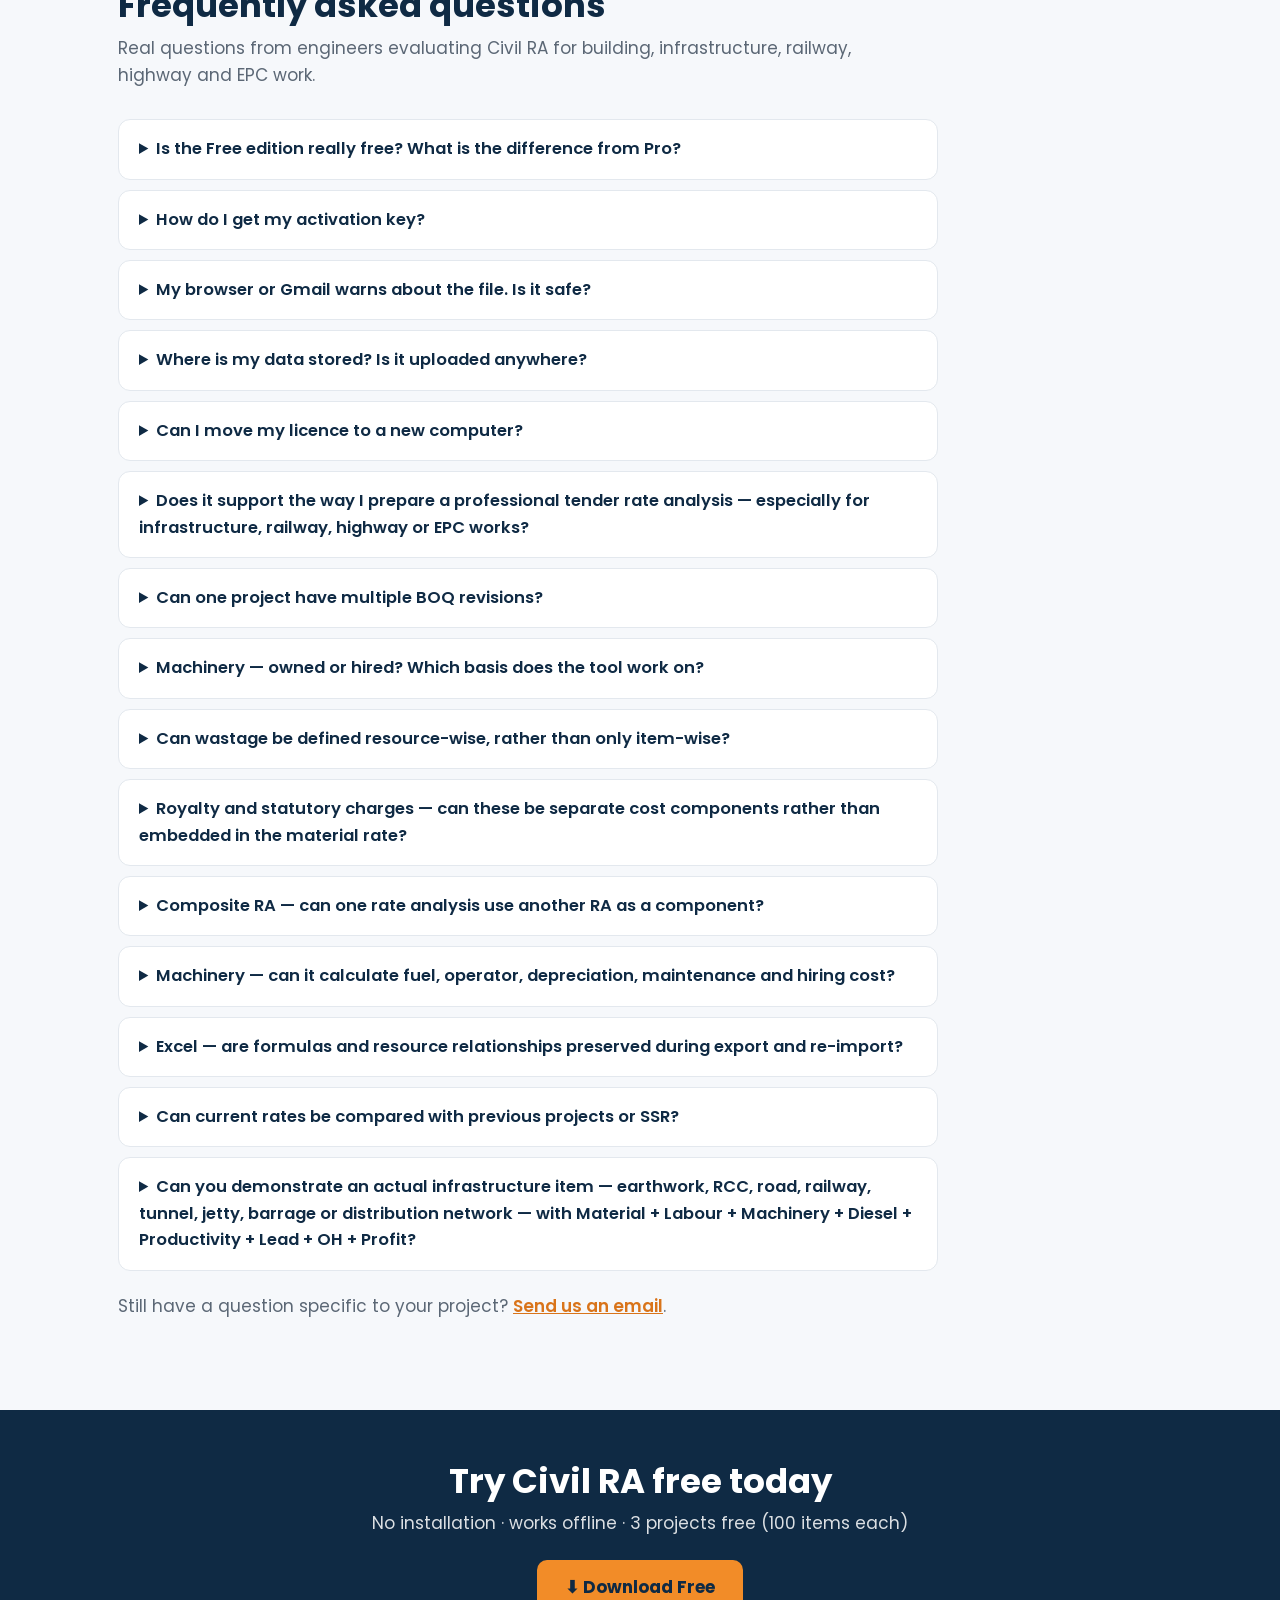
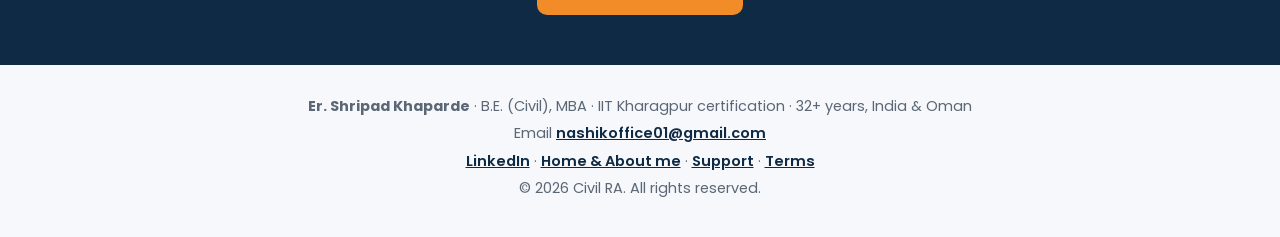
==== commit 9fda2576: "Update index.html" ====
--- a/civilra/index.html
+++ b/civilra/index.html
@@ -35,7 +35,7 @@
     <p class="lead">Import your BOQ, build Labour–Material–Plant rates item by item, and get a tender-ready quoted rate. No installation. Your data stays on your computer.</p>
     <div class="facts">
       <div class="fact">✔ Works offline in Chrome or Edge</div>
-      <div class="fact">✔ Free edition: 3 projects</div>
+      <div class="fact">✔ Free edition: 3 projects, 100 BOQ items each</div>
       <div class="fact">✔ Pro: one-time licence, no subscription</div>
     </div>
     <div class="hero-ctas">
@@ -54,12 +54,12 @@
       <p class="sub" style="margin:0 auto">Free edition. It runs on your own computer and needs no installation.</p>
       <ul class="ticks">
         <li>Works in Chrome or Edge</li>
-        <li>Free edition: up to 3 projects</li>
+        <li>Free edition: up to 3 projects, 100 BOQ items each</li>
         <li>Pro, Team and Corporate unlock with a key</li>
         <li>Quick registration first: name, email and phone</li>
       </ul>
       <a class="btn" href="/civilra/get-civil-ra.html">⬇ Download Civil RA (Free)</a>
-      <p class="build">Version 2026-10-25.1 · offline · single file</p>
+      <p class="build">Version 2026-11-16.1 · offline · single file</p>
     </div>
     <div class="grid steps4" style="margin-top:34px">
       <div class="card"><div class="num">1</div><h3>Register and download</h3><p style="margin-bottom:0">Fill the 30-second form (name, email, phone). The file Civil_RA.html then goes to your Downloads folder.</p></div>
@@ -118,7 +118,7 @@
         <h3>Free</h3>
         <div class="amt">₹0<small>no key needed</small></div>
         <ul>
-          <li>Up to 3 projects</li>
+          <li>Up to 3 projects, 100 BOQ items each</li>
           <li>BOQ import, rate analysis, resource rates</li>
           <li>Excel export (values only, with a "Prepared with Civil RA Free" footer)</li>
         </ul>
@@ -223,7 +223,7 @@
   <div class="wrap faq">
     <h2>Frequently asked questions</h2>
     <p class="sub">Real questions from engineers evaluating Civil RA for building, infrastructure, railway, highway and EPC work.</p>
-    <details><summary>Is the Free edition really free? What is the difference from Pro?</summary><p>Yes. Free has no key, no time limit and allows 3 projects. Free exports are values only and carry a "Prepared with Civil RA Free" footer. Pro adds overhead, profit and quoted rate, copying analyses from any project, rate comparison, Excel with live formulas and 10 projects.</p></details>
+    <details><summary>Is the Free edition really free? What is the difference from Pro?</summary><p>Yes. Free has no key, no time limit and allows 3 projects with up to 100 BOQ items each. Free exports are values only and carry a "Prepared with Civil RA Free" footer. Pro adds overhead, profit and quoted rate, copying analyses from any project, rate comparison, Excel with live formulas, 10 projects and unlimited BOQ items.</p></details>
     <details><summary>How do I get my activation key?</summary><p>After you pay for Pro (or after we confirm a Team or Corporate quote), open Licence &amp; terms in the app, copy your Device ID and send it to us by email. We send you a key to paste into the same screen. The key is checked inside the app, so it also works offline.</p></details>
     <details><summary>My browser or Gmail warns about the file. Is it safe?</summary><p>Yes. Browsers and email services are cautious about any HTML file that contains a program. Download it only from this website, save it to your Documents folder and open it in Chrome or Edge. That is why we give a download link instead of sending the file by email.</p></details>
     <details><summary>Where is my data stored? Is it uploaded anywhere?</summary><p>Nowhere but your own browser on your own computer. Nothing is uploaded. Use Backup regularly, and always before clearing your browser data or changing computer.</p></details>
@@ -244,7 +244,7 @@
 
 <div class="cta-band">
   <h2>Try Civil RA free today</h2>
-  <p>No installation · works offline · 3 projects free</p>
+  <p>No installation · works offline · 3 projects free (100 items each)</p>
   <a class="btn" href="#download">⬇ Download Free</a>
 </div>
 
